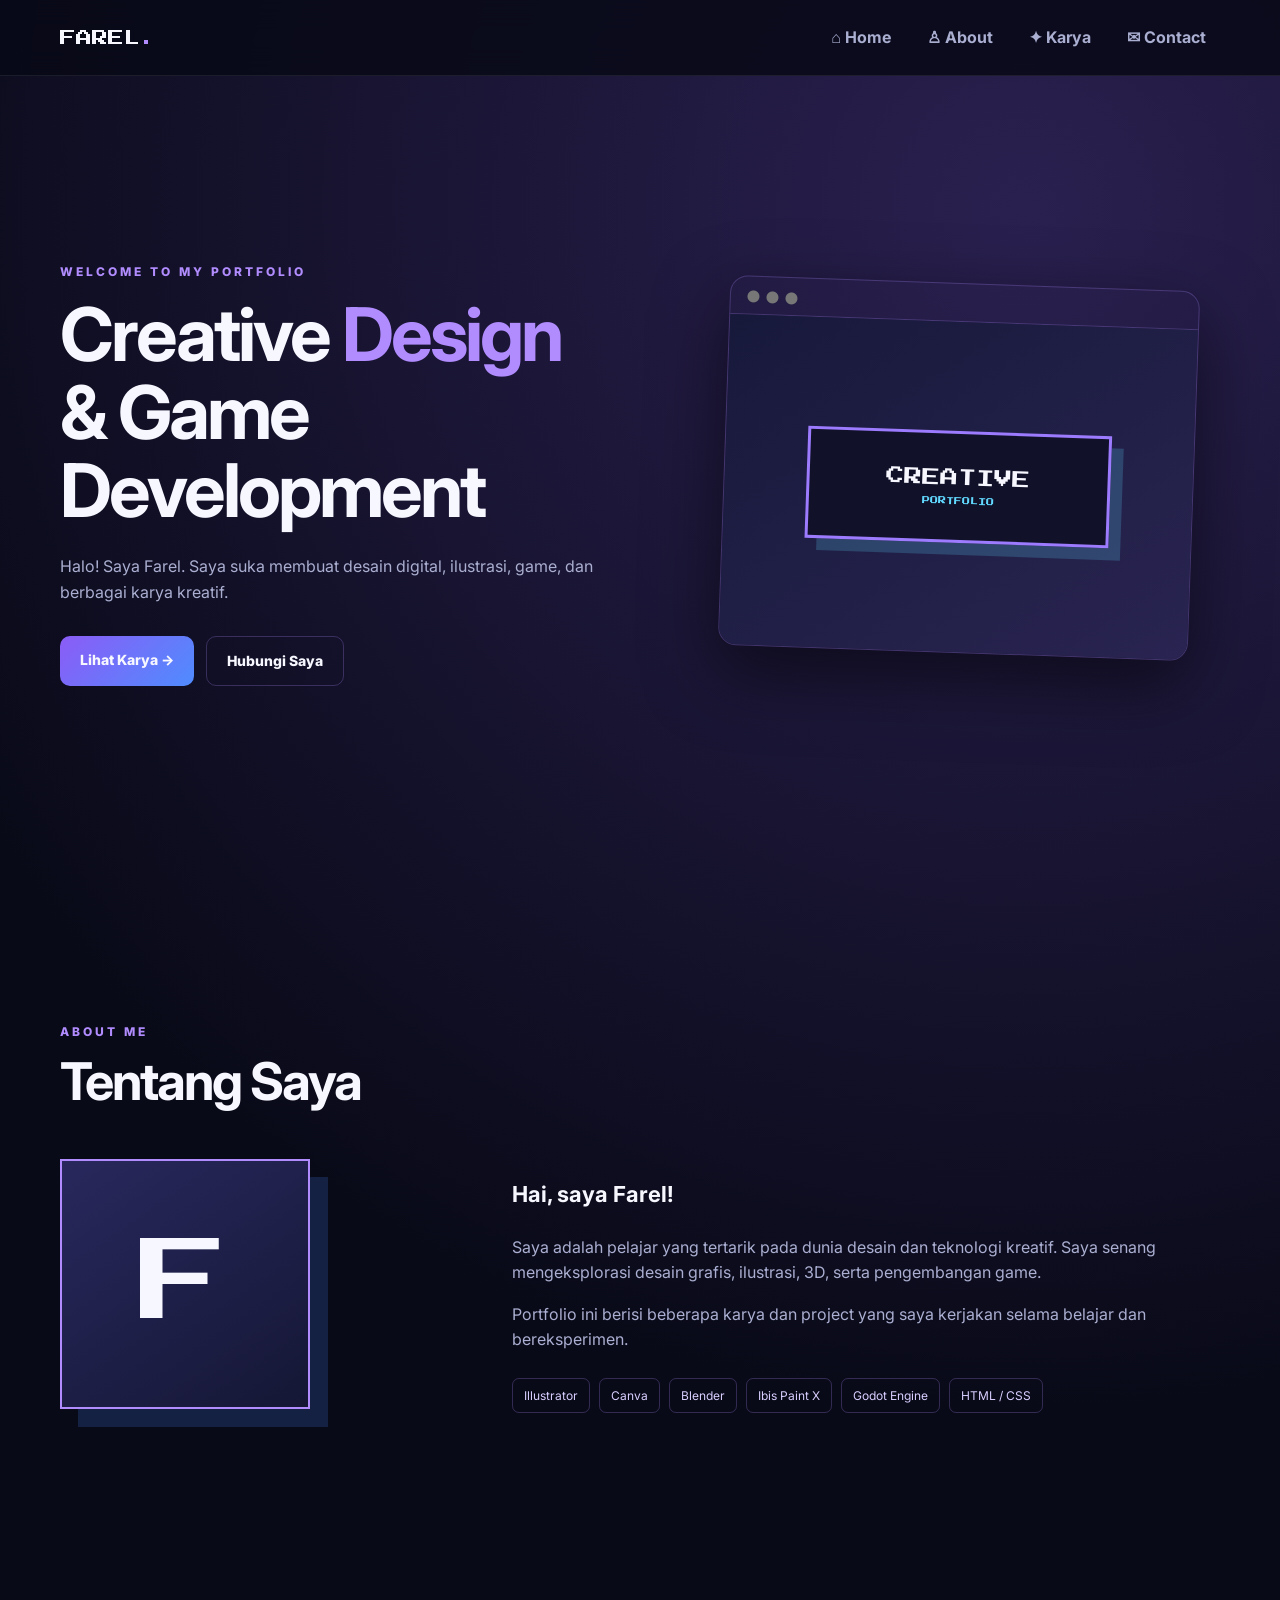
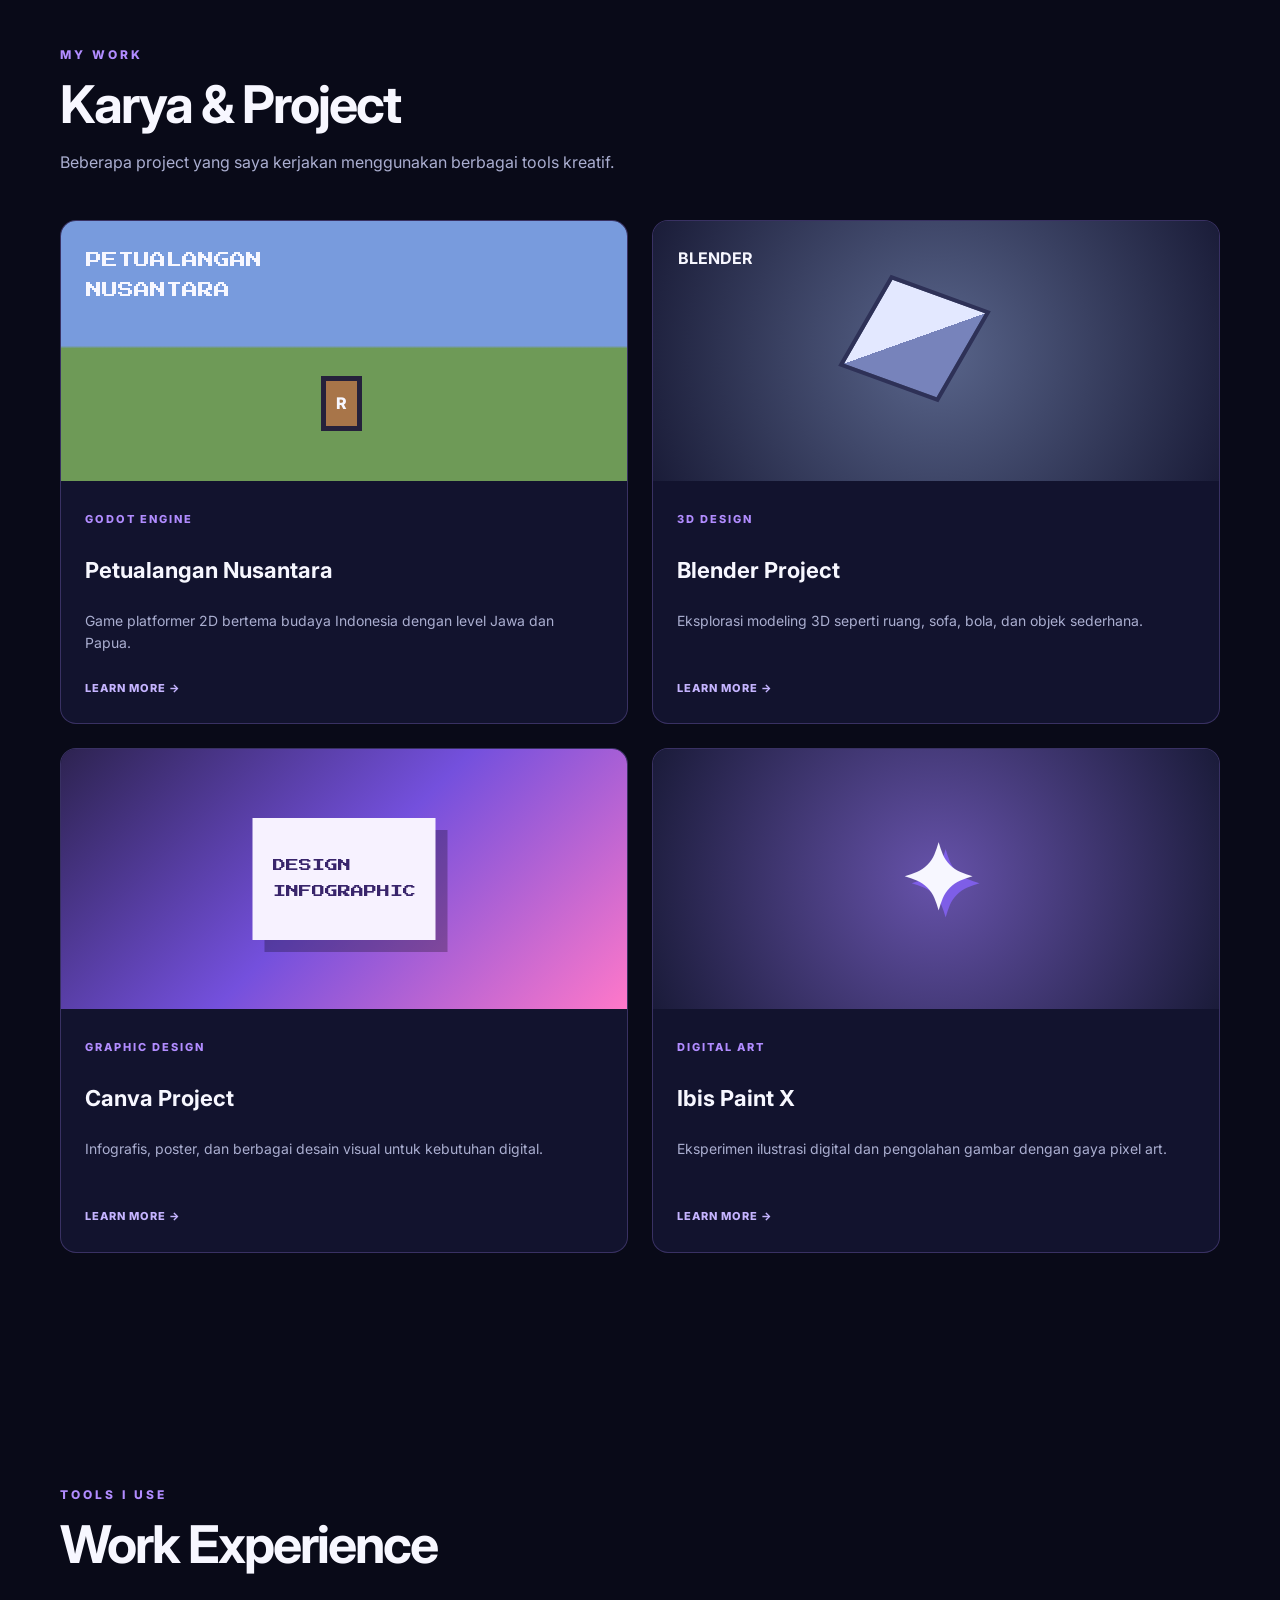
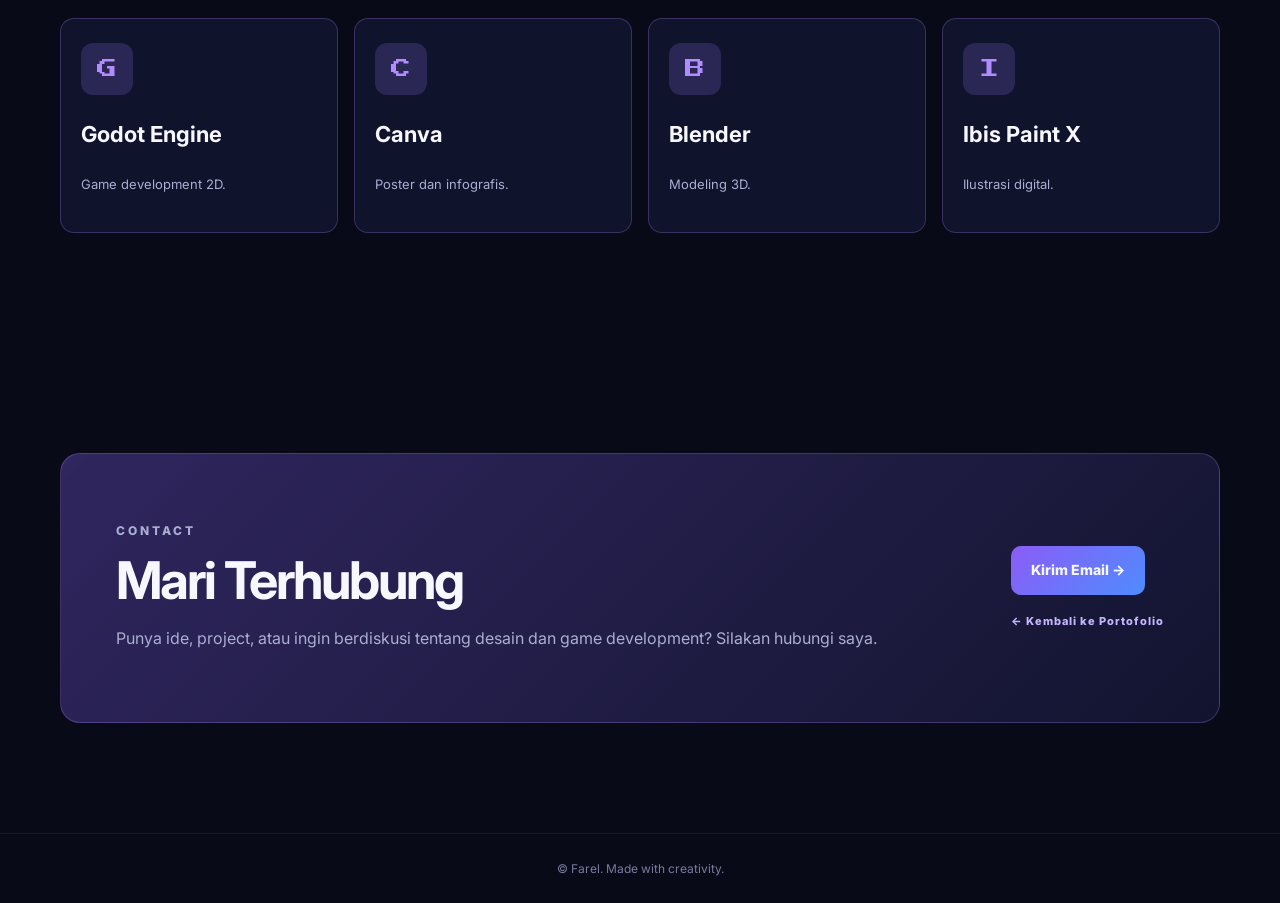
==== index.html @ e47f465f "Add files via upload" ====
<!doctype html>
<html lang="id">
<head>
<meta charset="utf-8">
<meta name="viewport" content="width=device-width,initial-scale=1">
<title>Portfolio Farel</title>
<link rel="stylesheet" href="style.css">
</head>
<body>
<header class="navbar">
<a class="brand" href="#home">FAREL<span>.</span></a>
<button class="menu" aria-label="Menu">☰</button>
<nav>
<a href="#home">⌂ Home</a><a href="#about">♙ About</a><a href="#karya">✦ Karya</a><a href="#contact">✉ Contact</a>
</nav>
</header>

<main>
<section id="home" class="hero">
<div>
<p class="eyebrow">WELCOME TO MY PORTFOLIO</p>
<h1>Creative <span>Design</span><br>& Game Development</h1>
<p class="lead">Halo! Saya Farel. Saya suka membuat desain digital, ilustrasi, game, dan berbagai karya kreatif.</p>
<div class="buttons"><a class="btn primary" href="#karya">Lihat Karya →</a><a class="btn" href="#contact">Hubungi Saya</a></div>
</div>
<div class="hero-art"><div class="window"><div class="bar">● ● ●</div><div class="screen"><div class="pixel-card">CREATIVE<br><small>PORTFOLIO</small></div></div></div></div>
</section>

<section id="about">
<div class="heading"><p class="eyebrow">ABOUT ME</p><h2>Tentang Saya</h2></div>
<div class="about-grid"><div class="avatar">F</div><div><h3>Hai, saya Farel!</h3><p>Saya adalah pelajar yang tertarik pada dunia desain dan teknologi kreatif. Saya senang mengeksplorasi desain grafis, ilustrasi, 3D, serta pengembangan game.</p><p>Portfolio ini berisi beberapa karya dan project yang saya kerjakan selama belajar dan bereksperimen.</p><div class="skills"><span>Illustrator</span><span>Canva</span><span>Blender</span><span>Ibis Paint X</span><span>Godot Engine</span><span>HTML / CSS</span></div></div></div>
</section>

<section id="karya">
<div class="heading"><p class="eyebrow">MY WORK</p><h2>Karya & Project</h2><p>Beberapa project yang saya kerjakan menggunakan berbagai tools kreatif.</p></div>
<div class="grid">
<article class="card"><div class="preview game"><b>PETUALANGAN<br>NUSANTARA</b><i>R</i></div><div class="body"><small>GODOT ENGINE</small><h3>Petualangan Nusantara</h3><p>Game platformer 2D bertema budaya Indonesia dengan level Jawa dan Papua.</p><a href="#contact">LEARN MORE →</a></div></article>
<article class="card"><div class="preview blender"><b>BLENDER</b><div class="cube"></div></div><div class="body"><small>3D DESIGN</small><h3>Blender Project</h3><p>Eksplorasi modeling 3D seperti ruang, sofa, bola, dan objek sederhana.</p><a href="#contact">LEARN MORE →</a></div></article>
<article class="card"><div class="preview canva"><b>DESIGN<br>INFOGRAPHIC</b></div><div class="body"><small>GRAPHIC DESIGN</small><h3>Canva Project</h3><p>Infografis, poster, dan berbagai desain visual untuk kebutuhan digital.</p><a href="#contact">LEARN MORE →</a></div></article>
<article class="card"><div class="preview ibis"><b>✦</b></div><div class="body"><small>DIGITAL ART</small><h3>Ibis Paint X</h3><p>Eksperimen ilustrasi digital dan pengolahan gambar dengan gaya pixel art.</p><a href="#contact">LEARN MORE →</a></div></article>
</div>
</section>

<section class="experience">
<div class="heading"><p class="eyebrow">TOOLS I USE</p><h2>Work Experience</h2></div>
<div class="tools"><div><b>G</b><h3>Godot Engine</h3><p>Game development 2D.</p></div><div><b>C</b><h3>Canva</h3><p>Poster dan infografis.</p></div><div><b>B</b><h3>Blender</h3><p>Modeling 3D.</p></div><div><b>I</b><h3>Ibis Paint X</h3><p>Ilustrasi digital.</p></div></div>
</section>

<section id="contact">
<div class="contact"><div><p class="eyebrow">CONTACT</p><h2>Mari Terhubung</h2><p>Punya ide, project, atau ingin berdiskusi tentang desain dan game development? Silakan hubungi saya.</p></div><div><a class="btn primary" href="mailto:citrainitibuang2017@gmail.com">Kirim Email →</a><a class="back" href="#home">← Kembali ke Portofolio</a></div></div>
</section>
</main>
<footer>© <span id="year"></span> Farel. Made with creativity.</footer>
<script src="script.js"></script>
</body></html>
---- style.css ----
@import url('https://fonts.googleapis.com/css2?family=Inter:wght@400;600;700;800&family=Press+Start+2P&display=swap');
:root{--bg:#090a18;--panel:#151735;--text:#f7f7ff;--muted:#aaaed0;--p:#8b5cf6;--p2:#b18cff;--b:#4f8cff;--border:rgba(177,140,255,.25)}
*{box-sizing:border-box;scroll-behavior:smooth}body{margin:0;background:radial-gradient(circle at 80% 5%,#2a2050,transparent 30%),var(--bg);color:var(--text);font-family:Inter,sans-serif;line-height:1.6;overflow-x:hidden}a{text-decoration:none;color:inherit}
.navbar{height:76px;position:sticky;top:0;z-index:10;display:flex;align-items:center;justify-content:space-between;padding:0 max(24px,calc((100% - 1160px)/2));background:#090a18dd;backdrop-filter:blur(14px);border-bottom:1px solid #ffffff14}.brand{font:16px 'Press Start 2P'}.brand span,.eyebrow,.body small{color:var(--p2)}nav{display:flex;gap:8px}nav a{padding:10px 14px;color:var(--muted);font-weight:700;border-radius:9px}nav a:hover{background:#8b5cf622;color:white}.menu{display:none;background:none;border:0;color:white;font-size:24px}
section{width:min(1160px,calc(100% - 48px));margin:auto;padding:110px 0}.hero{min-height:calc(100vh - 76px);display:grid;grid-template-columns:1.05fr .95fr;align-items:center;gap:60px;padding-top:70px}.eyebrow{font-size:12px;font-weight:800;letter-spacing:3px}h1{font-size:clamp(40px,6vw,74px);line-height:1.05;letter-spacing:-3px;margin:15px 0 25px}h1 span{color:var(--p2)}h2{font-size:clamp(32px,5vw,52px);line-height:1.1;letter-spacing:-2px;margin:8px 0 15px}h3{font-size:22px}.lead,.heading>p:last-child,.about-grid p,.body p,.tools p,.contact p{color:var(--muted)}.buttons{display:flex;gap:12px;margin-top:30px;flex-wrap:wrap}.btn{display:inline-block;padding:13px 20px;border:1px solid var(--border);border-radius:10px;font-weight:800;font-size:14px}.primary{background:linear-gradient(135deg,var(--p),var(--b));border:0}
.hero-art{min-height:430px;display:grid;place-items:center}.window{width:min(470px,100%);border:1px solid var(--border);border-radius:18px;overflow:hidden;box-shadow:0 25px 70px #0008;transform:rotate(2deg)}.bar{height:38px;padding:8px 15px;border-bottom:1px solid var(--border);color:#777}.screen{height:330px;background:linear-gradient(145deg,#17193b,#292451);display:grid;place-items:center}.pixel-card{width:65%;padding:35px 10px;text-align:center;border:3px solid #9d7bff;background:#11122a;box-shadow:12px 12px #62d9ff33;font:18px 'Press Start 2P'}.pixel-card small{font-size:8px;color:#62d9ff}
.heading{margin-bottom:45px}.about-grid{display:grid;grid-template-columns:.7fr 1.3fr;gap:70px;align-items:center}.avatar{width:250px;height:250px;display:grid;place-items:center;font:90px 'Press Start 2P';background:linear-gradient(145deg,#28285d,#151735);border:2px solid var(--p2);box-shadow:18px 18px #4f8cff2e}.skills{display:flex;flex-wrap:wrap;gap:9px;margin-top:25px}.skills span{padding:7px 11px;border:1px solid var(--border);border-radius:7px;color:#d8ceff;font-size:12px}
.grid{display:grid;grid-template-columns:repeat(2,1fr);gap:24px}.card{background:#151735c7;border:1px solid var(--border);border-radius:16px;overflow:hidden;transition:.25s}.card:hover{transform:translateY(-5px);border-color:#b18cff88}.preview{height:260px;position:relative;padding:25px}.preview.game{background:linear-gradient(#789bdd 0 48%,#6e9a57 49% 100%)}.preview.game>b{font:16px 'Press Start 2P';line-height:1.8}.preview.game i{position:absolute;bottom:50px;left:46%;background:#a87549;border:5px solid #25213b;padding:10px;font-style:normal;font-weight:800}.preview.blender{background:radial-gradient(circle,#59658b,#1a1c38)}.preview.canva{background:linear-gradient(135deg,#2d2350,#7450dd,#ff78c9)}.preview.canva>b{position:absolute;left:50%;top:50%;transform:translate(-50%,-50%);background:#f7f2ff;color:#39256b;padding:35px 20px;font:13px 'Press Start 2P';line-height:2;box-shadow:12px 12px #0004}.preview.ibis{display:grid;place-items:center;background:radial-gradient(circle,#6652aa,#1a1b39)}.preview.ibis>b{font-size:90px;text-shadow:7px 7px #7e5ee7}.cube{position:absolute;left:37%;top:65px;width:105px;height:105px;transform:rotate(30deg) skewY(-10deg);background:linear-gradient(135deg,#e3e8ff 50%,#7783bb 50%);border:4px solid #2e3157}.body{padding:24px}.body small{font-size:11px;font-weight:800;letter-spacing:2px}.body p{font-size:14px;min-height:50px}.body a,.back,.tools a{color:#c5b4ff;font-size:11px;font-weight:800;letter-spacing:1px}
.tools{display:grid;grid-template-columns:repeat(4,1fr);gap:16px}.tools>div{padding:24px 20px;background:#151735b3;border:1px solid var(--border);border-radius:14px}.tools b{display:grid;place-items:center;width:52px;height:52px;border-radius:12px;background:#2a2754;font:20px 'Press Start 2P';color:#b18cff}.tools p{font-size:13px}
.contact{display:flex;justify-content:space-between;align-items:center;gap:40px;padding:55px;border:1px solid var(--border);border-radius:20px;background:linear-gradient(135deg,#41337db3,#151735cc)}.contact>div:last-child{display:flex;flex-direction:column;gap:18px;align-items:flex-start}footer{text-align:center;border-top:1px solid #ffffff10;padding:25px;color:#777b9f;font-size:12px}
@media(max-width:850px){nav{display:none;position:absolute;top:76px;left:0;right:0;padding:12px 20px 20px;background:#090a18}.navbar nav.open{display:flex;flex-direction:column}.menu{display:block}.hero{grid-template-columns:1fr}.about-grid{grid-template-columns:1fr}.tools{grid-template-columns:repeat(2,1fr)}.contact{flex-direction:column;align-items:flex-start}}
@media(max-width:520px){section{width:calc(100% - 30px);padding:80px 0}.grid{grid-template-columns:1fr}.tools{grid-template-columns:1fr}.avatar{width:190px;height:190px;font-size:65px}.pixel-card{width:80%;font-size:13px}.contact{padding:28px}.hero-art{min-height:320px}.screen{height:250px}}
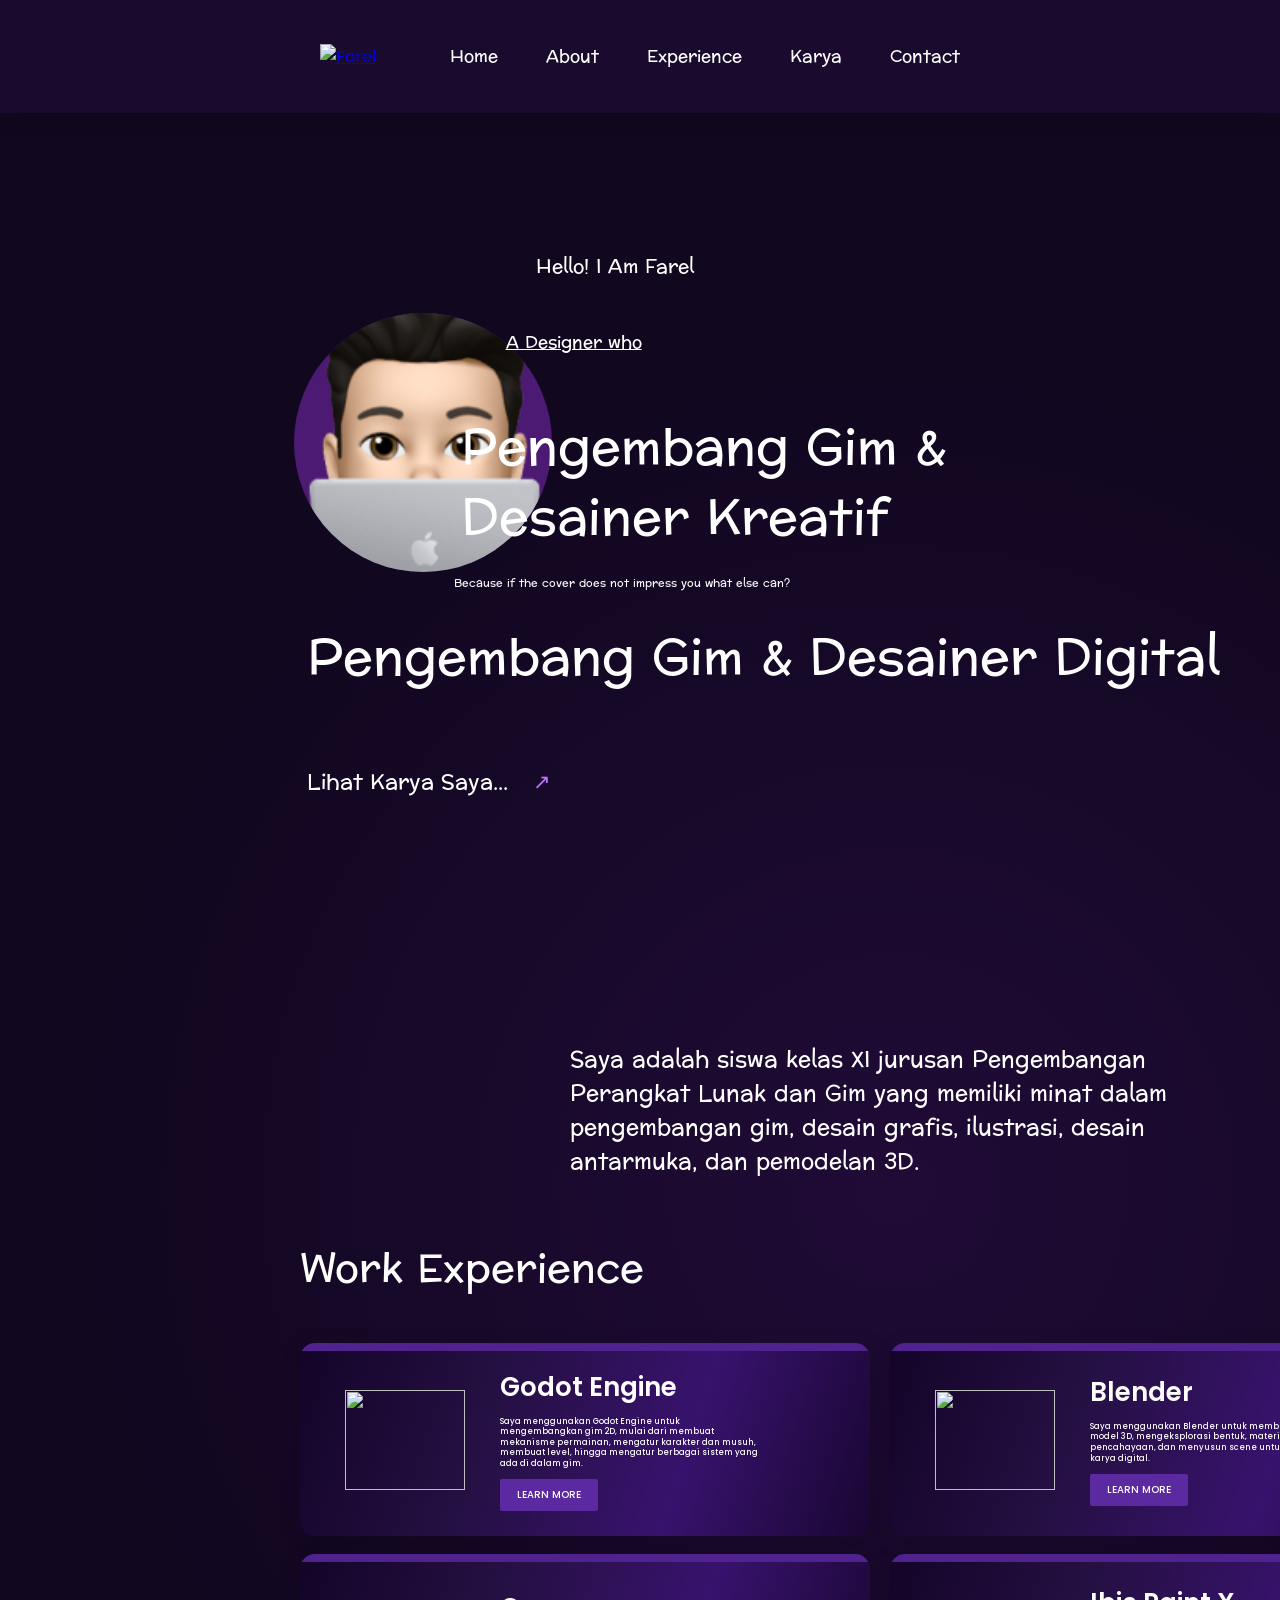
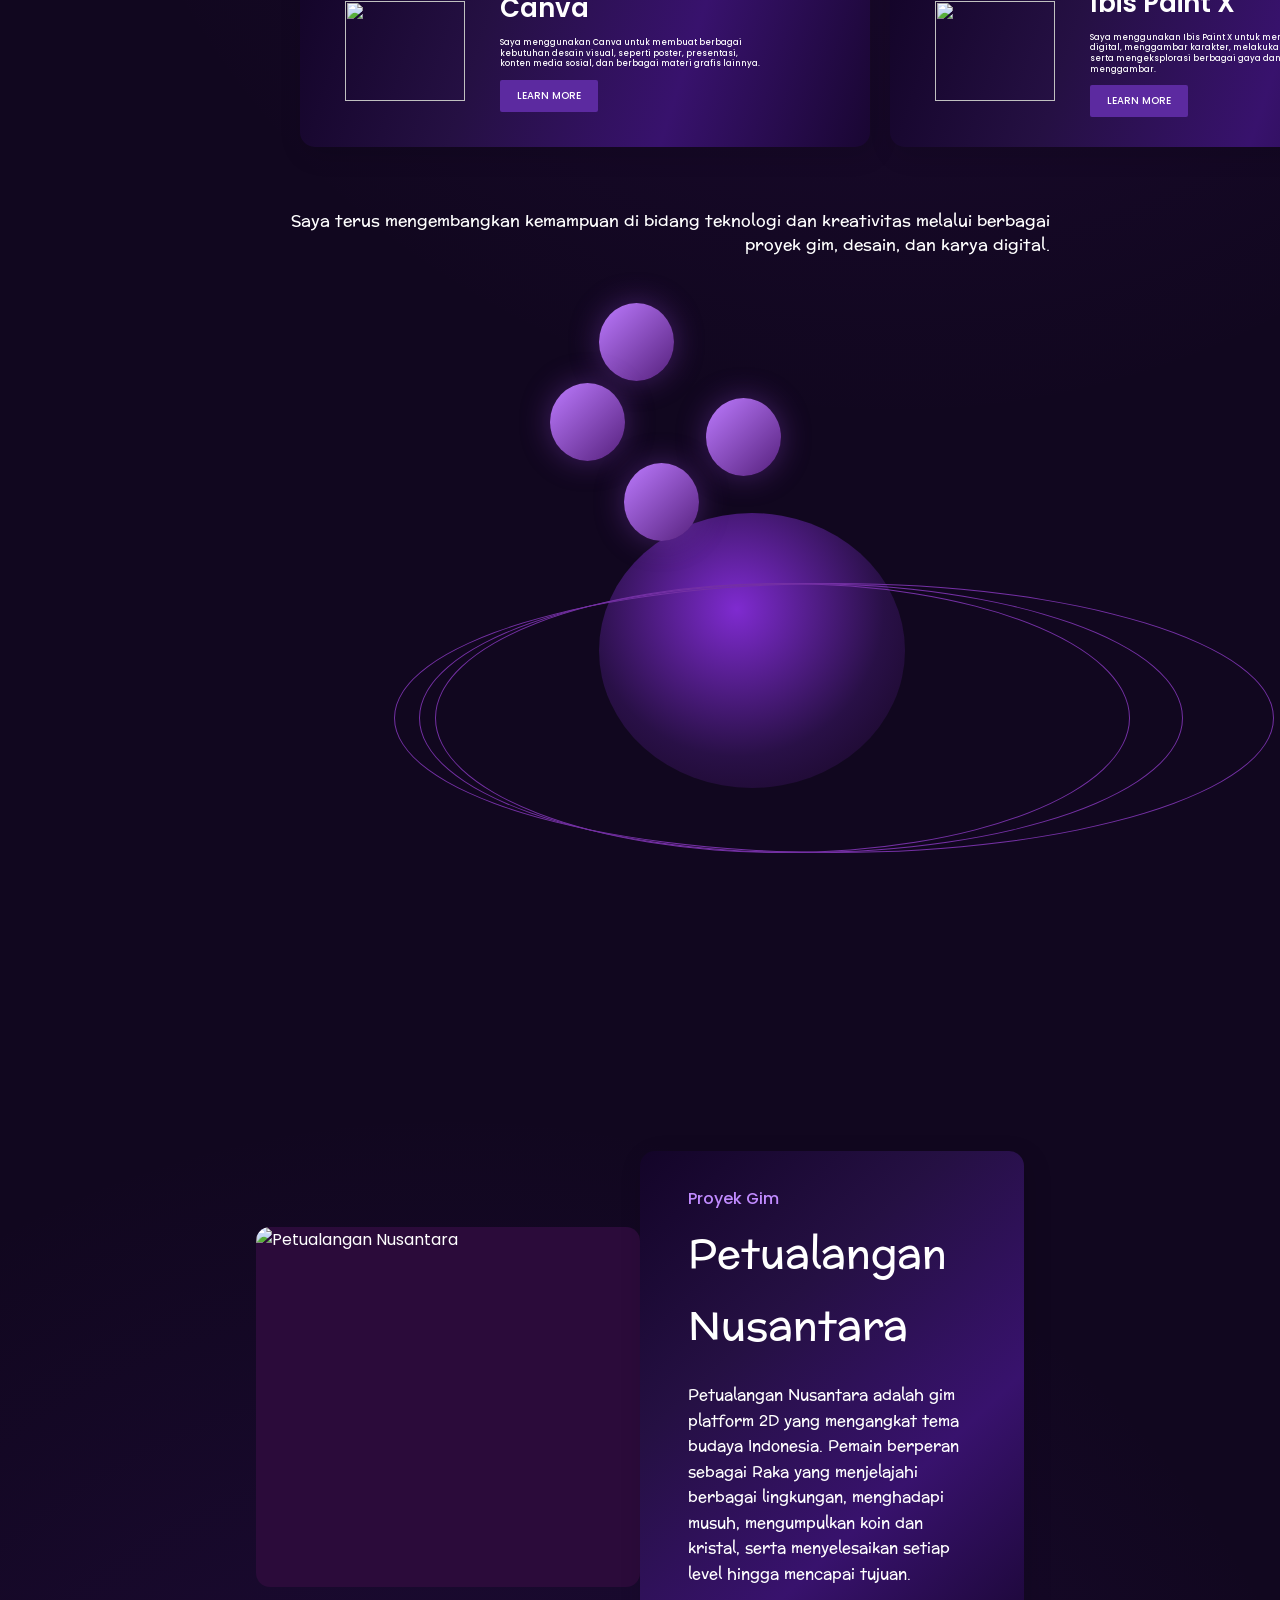
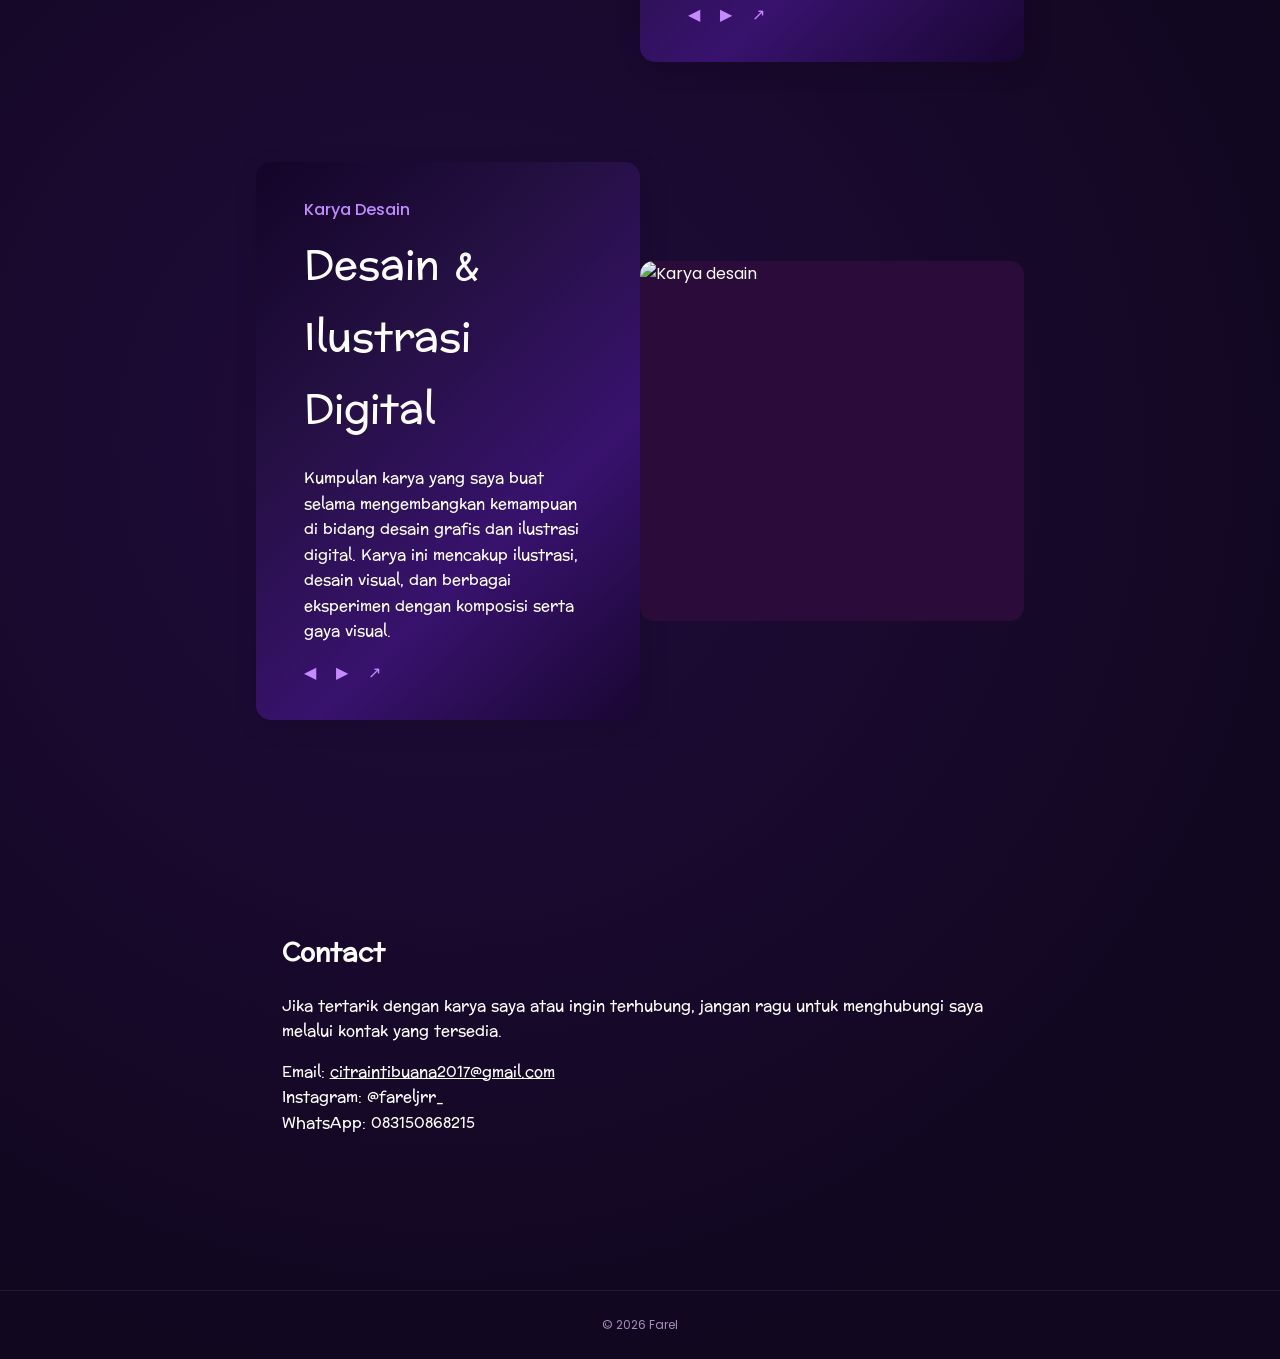
==== commit 36911d48: "Rename index (1).html to index.html" ====
--- a/index.html
+++ b/index.html
@@ -3,53 +3,92 @@
 <head>
 <meta charset="utf-8">
 <meta name="viewport" content="width=device-width,initial-scale=1">
-<title>Portfolio Farel</title>
+<title>Farel — Portfolio</title>
+<link rel="preconnect" href="https://fonts.googleapis.com">
+<link rel="preconnect" href="https://fonts.gstatic.com" crossorigin>
+<link href="https://fonts.googleapis.com/css2?family=Poetsen+One&family=Poppins:wght@400;500;600&family=Preahvihear&display=swap" rel="stylesheet">
 <link rel="stylesheet" href="style.css">
 </head>
 <body>
-<header class="navbar">
-<a class="brand" href="#home">FAREL<span>.</span></a>
-<button class="menu" aria-label="Menu">☰</button>
-<nav>
-<a href="#home">⌂ Home</a><a href="#about">♙ About</a><a href="#karya">✦ Karya</a><a href="#contact">✉ Contact</a>
-</nav>
+<div class="site">
+<header class="header">
+  <a class="logo" href="#home"><img src="logo_vertical_color_light 2.png" alt="Farel"></a>
+  <nav>
+    <a href="#home">Home</a>
+    <a href="#about">About</a>
+    <a href="#experience">Experience</a>
+    <a href="#karya">Karya</a>
+    <a href="#contact">Contact</a>
+  </nav>
 </header>
 
-<main>
 <section id="home" class="hero">
-<div>
-<p class="eyebrow">WELCOME TO MY PORTFOLIO</p>
-<h1>Creative <span>Design</span><br>& Game Development</h1>
-<p class="lead">Halo! Saya Farel. Saya suka membuat desain digital, ilustrasi, game, dan berbagai karya kreatif.</p>
-<div class="buttons"><a class="btn primary" href="#karya">Lihat Karya →</a><a class="btn" href="#contact">Hubungi Saya</a></div>
-</div>
-<div class="hero-art"><div class="window"><div class="bar">● ● ●</div><div class="screen"><div class="pixel-card">CREATIVE<br><small>PORTFOLIO</small></div></div></div></div>
+  <div class="hero-photo"><img src="image 1.png" alt="Farel"></div>
+  <div class="hello">Hello! I Am Farel</div>
+  <div class="designer">A Designer who</div>
+  <h1>Pengembang Gim &amp;<br>Desainer Kreatif</h1>
+  <p class="tagline">Because if the cover does not impress you what else can?</p>
+  <div class="digital">Pengembang Gim &amp; Desainer Digital</div>
+  <a class="see-work" href="#experience">Lihat Karya Saya... <span>↗</span></a>
 </section>
 
-<section id="about">
-<div class="heading"><p class="eyebrow">ABOUT ME</p><h2>Tentang Saya</h2></div>
-<div class="about-grid"><div class="avatar">F</div><div><h3>Hai, saya Farel!</h3><p>Saya adalah pelajar yang tertarik pada dunia desain dan teknologi kreatif. Saya senang mengeksplorasi desain grafis, ilustrasi, 3D, serta pengembangan game.</p><p>Portfolio ini berisi beberapa karya dan project yang saya kerjakan selama belajar dan bereksperimen.</p><div class="skills"><span>Illustrator</span><span>Canva</span><span>Blender</span><span>Ibis Paint X</span><span>Godot Engine</span><span>HTML / CSS</span></div></div></div>
+<section id="about" class="about">
+  <p>Saya adalah siswa kelas XI jurusan Pengembangan Perangkat Lunak dan Gim yang memiliki minat dalam pengembangan gim, desain grafis, ilustrasi, desain antarmuka, dan pemodelan 3D.</p>
 </section>
 
-<section id="karya">
-<div class="heading"><p class="eyebrow">MY WORK</p><h2>Karya & Project</h2><p>Beberapa project yang saya kerjakan menggunakan berbagai tools kreatif.</p></div>
-<div class="grid">
-<article class="card"><div class="preview game"><b>PETUALANGAN<br>NUSANTARA</b><i>R</i></div><div class="body"><small>GODOT ENGINE</small><h3>Petualangan Nusantara</h3><p>Game platformer 2D bertema budaya Indonesia dengan level Jawa dan Papua.</p><a href="#contact">LEARN MORE →</a></div></article>
-<article class="card"><div class="preview blender"><b>BLENDER</b><div class="cube"></div></div><div class="body"><small>3D DESIGN</small><h3>Blender Project</h3><p>Eksplorasi modeling 3D seperti ruang, sofa, bola, dan objek sederhana.</p><a href="#contact">LEARN MORE →</a></div></article>
-<article class="card"><div class="preview canva"><b>DESIGN<br>INFOGRAPHIC</b></div><div class="body"><small>GRAPHIC DESIGN</small><h3>Canva Project</h3><p>Infografis, poster, dan berbagai desain visual untuk kebutuhan digital.</p><a href="#contact">LEARN MORE →</a></div></article>
-<article class="card"><div class="preview ibis"><b>✦</b></div><div class="body"><small>DIGITAL ART</small><h3>Ibis Paint X</h3><p>Eksperimen ilustrasi digital dan pengolahan gambar dengan gaya pixel art.</p><a href="#contact">LEARN MORE →</a></div></article>
-</div>
+<section id="experience" class="experience">
+  <h2>Work Experience</h2>
+  <div class="experience-grid">
+    <article class="exp-card">
+      <img src="logo_vertical_color_light 2.png" alt="">
+      <div><h3>Godot Engine</h3><p>Saya menggunakan Godot Engine untuk mengembangkan gim 2D, mulai dari membuat mekanisme permainan, mengatur karakter dan musuh, membuat level, hingga mengatur berbagai sistem yang ada di dalam gim.</p><a href="#karya">LEARN MORE</a></div>
+    </article>
+    <article class="exp-card">
+      <img src="OIP-removebg-preview 1.png" alt="">
+      <div><h3>Blender</h3><p>Saya menggunakan Blender untuk membuat berbagai model 3D, mengeksplorasi bentuk, material, pencahayaan, dan menyusun scene untuk kebutuhan karya digital.</p><a href="#karya">LEARN MORE</a></div>
+    </article>
+    <article class="exp-card">
+      <img src="canva-app-logo-on-a-transparent-background-free-png-removebg-preview 1.png" alt="">
+      <div><h3>Canva</h3><p>Saya menggunakan Canva untuk membuat berbagai kebutuhan desain visual, seperti poster, presentasi, konten media sosial, dan berbagai materi grafis lainnya.</p><a href="#karya">LEARN MORE</a></div>
+    </article>
+    <article class="exp-card">
+      <img src="Screenshot_2026-09-24_130531-removebg-preview 1.png" alt="">
+      <div><h3>Ibis Paint X</h3><p>Saya menggunakan Ibis Paint X untuk membuat ilustrasi digital, menggambar karakter, melakukan pewarnaan, serta mengeksplorasi berbagai gaya dan teknik dalam menggambar.</p><a href="#karya">LEARN MORE</a></div>
+    </article>
+  </div>
 </section>
 
-<section class="experience">
-<div class="heading"><p class="eyebrow">TOOLS I USE</p><h2>Work Experience</h2></div>
-<div class="tools"><div><b>G</b><h3>Godot Engine</h3><p>Game development 2D.</p></div><div><b>C</b><h3>Canva</h3><p>Poster dan infografis.</p></div><div><b>B</b><h3>Blender</h3><p>Modeling 3D.</p></div><div><b>I</b><h3>Ibis Paint X</h3><p>Ilustrasi digital.</p></div></div>
+<section id="skills" class="skills">
+  <p>Saya terus mengembangkan kemampuan di bidang teknologi dan kreativitas melalui berbagai proyek gim, desain, dan karya digital.</p>
+  <div class="skills-art"><div class="orb"></div><div class="ring r1"></div><div class="ring r2"></div><div class="ring r3"></div><div class="skill-dot d1"></div><div class="skill-dot d2"></div><div class="skill-dot d3"></div><div class="skill-dot d4"></div></div>
 </section>
 
-<section id="contact">
-<div class="contact"><div><p class="eyebrow">CONTACT</p><h2>Mari Terhubung</h2><p>Punya ide, project, atau ingin berdiskusi tentang desain dan game development? Silakan hubungi saya.</p></div><div><a class="btn primary" href="mailto:citrainitibuang2017@gmail.com">Kirim Email →</a><a class="back" href="#home">← Kembali ke Portofolio</a></div></div>
+<section id="karya" class="karya">
+  <div class="project project-game">
+    <div class="project-image"><img src="Screenshot 2026-09-24 133518 1.png" alt="Petualangan Nusantara"></div>
+    <div class="project-card">
+      <small>Proyek Gim</small><h2>Petualangan Nusantara</h2>
+      <p>Petualangan Nusantara adalah gim platform 2D yang mengangkat tema budaya Indonesia. Pemain berperan sebagai Raka yang menjelajahi berbagai lingkungan, menghadapi musuh, mengumpulkan koin dan kristal, serta menyelesaikan setiap level hingga mencapai tujuan.</p>
+      <div class="project-links"><span>◀</span><span>▶</span><span>↗</span></div>
+    </div>
+  </div>
+  <div class="project project-design">
+    <div class="project-card">
+      <small>Karya Desain</small><h2>Desain &amp; Ilustrasi Digital</h2>
+      <p>Kumpulan karya yang saya buat selama mengembangkan kemampuan di bidang desain grafis dan ilustrasi digital. Karya ini mencakup ilustrasi, desain visual, dan berbagai eksperimen dengan komposisi serta gaya visual.</p>
+      <div class="project-links"><span>◀</span><span>▶</span><span>↗</span></div>
+    </div>
+    <div class="project-image"><img src="Screenshot 2026-09-24 150453 1.png" alt="Karya desain"></div>
+  </div>
 </section>
-</main>
-<footer>© <span id="year"></span> Farel. Made with creativity.</footer>
+
+<section id="contact" class="contact">
+  <h2>Contact</h2>
+  <p>Jika tertarik dengan karya saya atau ingin terhubung, jangan ragu untuk menghubungi saya melalui kontak yang tersedia.</p>
+  <p>Email: <a href="mailto:citraintibuana2017@gmail.com">citraintibuana2017@gmail.com</a><br>Instagram: @fareljrr_<br>WhatsApp: 083150868215</p>
+</section>
+<footer>© <span id="year"></span> Farel</footer>
+</div>
 <script src="script.js"></script>
-</body></html>+</body>
+</html>
--- a/style.css
+++ b/style.css
@@ -1,12 +1,3 @@
-@import url('https://fonts.googleapis.com/css2?family=Inter:wght@400;600;700;800&family=Press+Start+2P&display=swap');
-:root{--bg:#090a18;--panel:#151735;--text:#f7f7ff;--muted:#aaaed0;--p:#8b5cf6;--p2:#b18cff;--b:#4f8cff;--border:rgba(177,140,255,.25)}
-*{box-sizing:border-box;scroll-behavior:smooth}body{margin:0;background:radial-gradient(circle at 80% 5%,#2a2050,transparent 30%),var(--bg);color:var(--text);font-family:Inter,sans-serif;line-height:1.6;overflow-x:hidden}a{text-decoration:none;color:inherit}
-.navbar{height:76px;position:sticky;top:0;z-index:10;display:flex;align-items:center;justify-content:space-between;padding:0 max(24px,calc((100% - 1160px)/2));background:#090a18dd;backdrop-filter:blur(14px);border-bottom:1px solid #ffffff14}.brand{font:16px 'Press Start 2P'}.brand span,.eyebrow,.body small{color:var(--p2)}nav{display:flex;gap:8px}nav a{padding:10px 14px;color:var(--muted);font-weight:700;border-radius:9px}nav a:hover{background:#8b5cf622;color:white}.menu{display:none;background:none;border:0;color:white;font-size:24px}
-section{width:min(1160px,calc(100% - 48px));margin:auto;padding:110px 0}.hero{min-height:calc(100vh - 76px);display:grid;grid-template-columns:1.05fr .95fr;align-items:center;gap:60px;padding-top:70px}.eyebrow{font-size:12px;font-weight:800;letter-spacing:3px}h1{font-size:clamp(40px,6vw,74px);line-height:1.05;letter-spacing:-3px;margin:15px 0 25px}h1 span{color:var(--p2)}h2{font-size:clamp(32px,5vw,52px);line-height:1.1;letter-spacing:-2px;margin:8px 0 15px}h3{font-size:22px}.lead,.heading>p:last-child,.about-grid p,.body p,.tools p,.contact p{color:var(--muted)}.buttons{display:flex;gap:12px;margin-top:30px;flex-wrap:wrap}.btn{display:inline-block;padding:13px 20px;border:1px solid var(--border);border-radius:10px;font-weight:800;font-size:14px}.primary{background:linear-gradient(135deg,var(--p),var(--b));border:0}
-.hero-art{min-height:430px;display:grid;place-items:center}.window{width:min(470px,100%);border:1px solid var(--border);border-radius:18px;overflow:hidden;box-shadow:0 25px 70px #0008;transform:rotate(2deg)}.bar{height:38px;padding:8px 15px;border-bottom:1px solid var(--border);color:#777}.screen{height:330px;background:linear-gradient(145deg,#17193b,#292451);display:grid;place-items:center}.pixel-card{width:65%;padding:35px 10px;text-align:center;border:3px solid #9d7bff;background:#11122a;box-shadow:12px 12px #62d9ff33;font:18px 'Press Start 2P'}.pixel-card small{font-size:8px;color:#62d9ff}
-.heading{margin-bottom:45px}.about-grid{display:grid;grid-template-columns:.7fr 1.3fr;gap:70px;align-items:center}.avatar{width:250px;height:250px;display:grid;place-items:center;font:90px 'Press Start 2P';background:linear-gradient(145deg,#28285d,#151735);border:2px solid var(--p2);box-shadow:18px 18px #4f8cff2e}.skills{display:flex;flex-wrap:wrap;gap:9px;margin-top:25px}.skills span{padding:7px 11px;border:1px solid var(--border);border-radius:7px;color:#d8ceff;font-size:12px}
-.grid{display:grid;grid-template-columns:repeat(2,1fr);gap:24px}.card{background:#151735c7;border:1px solid var(--border);border-radius:16px;overflow:hidden;transition:.25s}.card:hover{transform:translateY(-5px);border-color:#b18cff88}.preview{height:260px;position:relative;padding:25px}.preview.game{background:linear-gradient(#789bdd 0 48%,#6e9a57 49% 100%)}.preview.game>b{font:16px 'Press Start 2P';line-height:1.8}.preview.game i{position:absolute;bottom:50px;left:46%;background:#a87549;border:5px solid #25213b;padding:10px;font-style:normal;font-weight:800}.preview.blender{background:radial-gradient(circle,#59658b,#1a1c38)}.preview.canva{background:linear-gradient(135deg,#2d2350,#7450dd,#ff78c9)}.preview.canva>b{position:absolute;left:50%;top:50%;transform:translate(-50%,-50%);background:#f7f2ff;color:#39256b;padding:35px 20px;font:13px 'Press Start 2P';line-height:2;box-shadow:12px 12px #0004}.preview.ibis{display:grid;place-items:center;background:radial-gradient(circle,#6652aa,#1a1b39)}.preview.ibis>b{font-size:90px;text-shadow:7px 7px #7e5ee7}.cube{position:absolute;left:37%;top:65px;width:105px;height:105px;transform:rotate(30deg) skewY(-10deg);background:linear-gradient(135deg,#e3e8ff 50%,#7783bb 50%);border:4px solid #2e3157}.body{padding:24px}.body small{font-size:11px;font-weight:800;letter-spacing:2px}.body p{font-size:14px;min-height:50px}.body a,.back,.tools a{color:#c5b4ff;font-size:11px;font-weight:800;letter-spacing:1px}
-.tools{display:grid;grid-template-columns:repeat(4,1fr);gap:16px}.tools>div{padding:24px 20px;background:#151735b3;border:1px solid var(--border);border-radius:14px}.tools b{display:grid;place-items:center;width:52px;height:52px;border-radius:12px;background:#2a2754;font:20px 'Press Start 2P';color:#b18cff}.tools p{font-size:13px}
-.contact{display:flex;justify-content:space-between;align-items:center;gap:40px;padding:55px;border:1px solid var(--border);border-radius:20px;background:linear-gradient(135deg,#41337db3,#151735cc)}.contact>div:last-child{display:flex;flex-direction:column;gap:18px;align-items:flex-start}footer{text-align:center;border-top:1px solid #ffffff10;padding:25px;color:#777b9f;font-size:12px}
-@media(max-width:850px){nav{display:none;position:absolute;top:76px;left:0;right:0;padding:12px 20px 20px;background:#090a18}.navbar nav.open{display:flex;flex-direction:column}.menu{display:block}.hero{grid-template-columns:1fr}.about-grid{grid-template-columns:1fr}.tools{grid-template-columns:repeat(2,1fr)}.contact{flex-direction:column;align-items:flex-start}}
-@media(max-width:520px){section{width:calc(100% - 30px);padding:80px 0}.grid{grid-template-columns:1fr}.tools{grid-template-columns:1fr}.avatar{width:190px;height:190px;font-size:65px}.pixel-card{width:80%;font-size:13px}.contact{padding:28px}.hero-art{min-height:320px}.screen{height:250px}}
+*{box-sizing:border-box}html{scroll-behavior:smooth}body{margin:0;background:#12061f;color:#fff;font-family:Poppins,Arial,sans-serif;overflow-x:hidden}.site{position:relative;max-width:1980px;margin:auto;min-height:4400px;background:#160821 url("Background.png") center top/cover no-repeat}.site:before{content:"";position:absolute;inset:0;background:radial-gradient(circle at 70% 26%,#7d24cf22,transparent 24%),radial-gradient(circle at 35% 80%,#5c1eb033,transparent 25%);pointer-events:none}.header{height:113px;background:#1a0b2e;display:flex;align-items:center;padding:0 25%;position:sticky;top:0;z-index:20;box-shadow:0 6px 22px -3px #0002}.logo img{width:35px;height:39px;object-fit:contain}.header nav{margin-left:auto;display:flex;gap:48px}.header nav a{color:#fff;text-decoration:none;font-family:Preahvihear;font-size:17px}.header nav a:hover{color:#b778ff}.hero,.about,.experience,.skills,.karya,.contact{position:relative;z-index:1}.hero{height:930px}.hero-photo{position:absolute;left:23%;top:200px;width:258px;height:259px;border-radius:50%;overflow:hidden;background:#4c1a72}.hero-photo img{width:100%;height:100%;object-fit:cover}.hello{position:absolute;left:41.9%;top:137px;font:19px Preahvihear}.designer{position:absolute;left:39.5%;top:214px;font:17px Preahvihear;text-decoration:underline}.hero h1{position:absolute;left:36%;top:300px;margin:0;width:500px;font:50px/1.4 Preahvihear}.tagline{position:absolute;left:35.5%;top:450px;font:11px Preahvihear}.digital{position:absolute;left:24%;top:500px;font:50px Preahvihear}.see-work{position:absolute;left:24%;top:650px;color:#fff;text-decoration:none;font:21px Preahvihear}.see-work span{color:#bd77ff;margin-left:18px}.about{padding:0 44.5%;height:190px}.about p{font:22px/1.55 Preahvihear;margin:0;width:892px;max-width:50vw}.experience{padding:0 23.4%;height:490px}.experience h2{font:40px Preahvihear;margin:0 0 38px}.experience-grid{display:grid;grid-template-columns:570px 570px;gap:18px 20px}.exp-card{height:193px;border-radius:15px;background:linear-gradient(108deg,#130428,#251043,#38126d,#190632);box-shadow:4px 7px 26px #0002;display:flex;align-items:center;padding:28px 45px;position:relative;overflow:hidden}.exp-card:before{content:"";position:absolute;left:0;right:0;top:0;height:8px;background:#4f228d}.exp-card img{width:120px;height:100px;object-fit:contain;margin-right:35px}.exp-card h3{font:600 26px Poppins;margin:0 0 10px}.exp-card p{font:500 8px/1.32 Poppins;margin:0 0 8px;max-width:260px}.exp-card a{font:500 10px Poppins;color:#fff;text-decoration:none;display:inline-block;margin-top:2px;padding:8px 17px;background:#5c2aa0;border-radius:2px}.skills{height:958px;padding:70px 18%;overflow:hidden}.skills>p{font:16px/1.5 Preahvihear;text-align:right;max-width:969px;margin-left:auto}.skills-art{height:650px;position:relative}.orb{position:absolute;width:306px;height:275px;left:45%;top:240px;border-radius:50%;background:radial-gradient(circle at 45% 35%,#7f2bd0,#291047 60%,#14051e)}.ring{position:absolute;border:1px solid #7430a4;border-radius:50%;left:20%;top:310px;height:270px}.r1{width:880px}.r2{width:764px;left:23%}.r3{width:695px;left:25%}.skill-dot{position:absolute;width:75px;height:78px;border-radius:50%;background:linear-gradient(135deg,#bd7bff,#55207c);box-shadow:0 0 30px #8d42cc66}.d1{left:45%;top:30px}.d2{left:39%;top:110px}.d3{left:58%;top:125px}.d4{left:48%;top:190px}.karya{padding:70px 20%;min-height:950px}.project{display:grid;grid-template-columns:1fr 1fr;align-items:center;gap:0;margin-bottom:100px}.project-image{height:360px;border-radius:14px;overflow:hidden;background:#2b0b3a}.project-image img{width:100%;height:100%;object-fit:cover}.project-card{padding:35px 48px;background:linear-gradient(137deg,#130428,#251043,#38126d,#190632);border-radius:15px;min-height:250px;box-shadow:4px 7px 26px #0002}.project-card small{font:500 16px Poppins;color:#c18bff}.project-card h2{font:40px Preahvihear;margin:8px 0 20px}.project-card p{font:15px/1.7 Preahvihear}.project-links{display:flex;gap:20px;color:#c68aff;margin-top:15px}.project-design .project-card{order:1}.project-design .project-image{order:2}.contact{min-height:400px;padding:40px 22%;font-family:Preahvihear}.contact h2{font-size:25px;margin:0 0 18px}.contact p{font-size:15px;line-height:1.7}.contact a{color:#fff}.contact:after{content:"";position:absolute;width:228px;height:76px;right:20%;bottom:50px;background:url("ChatGPT_Image_Sep_24__2026__08_06_58_PM-removebg-preview 1.png") center/contain no-repeat}footer{text-align:center;padding:25px;color:#a58db8;font:12px Poppins;border-top:1px solid #ffffff14}
+@media(max-width:1200px){.header{padding:0 7%}.header nav{gap:25px}.hero-photo{left:10%}.hero h1{left:38%;font-size:42px}.digital{left:10%;font-size:40px}.see-work{left:10%}.about{padding-left:12%;padding-right:12%}.about p{max-width:100%;width:auto}.experience{padding-left:10%;padding-right:10%}.experience-grid{grid-template-columns:1fr 1fr}.skills{padding-left:10%;padding-right:10%}.karya{padding-left:10%;padding-right:10%}}
+@media(max-width:760px){.site{min-height:auto}.header{height:75px;padding:0 20px}.header nav{gap:14px}.header nav a{font-size:12px}.hero{height:700px}.hero-photo{left:50%;transform:translateX(-50%);top:110px;width:180px;height:180px}.hello{left:50%;transform:translateX(-50%);top:60px;font-size:14px}.designer{left:50%;transform:translateX(-50%);top:315px}.hero h1{left:5%;top:350px;width:90%;text-align:center;font-size:30px}.tagline{left:5%;top:460px;width:90%;text-align:center}.digital{left:5%;top:510px;width:90%;text-align:center;font-size:25px}.see-work{left:5%;top:590px;width:90%;text-align:center;font-size:17px}.about{height:auto;padding:50px 8%}.about p{font-size:15px}.experience{padding:60px 6%;height:auto}.experience h2{font-size:30px}.experience-grid{grid-template-columns:1fr}.exp-card{height:auto;min-height:210px;padding:25px}.skills{height:650px;padding:60px 8%}.skills>p{text-align:left;font-size:14px}.karya{padding:60px 6%}.project{grid-template-columns:1fr;margin-bottom:60px}.project-design .project-card,.project-design .project-image{order:initial}.project-card h2{font-size:28px}.contact{padding:60px 8%;min-height:350px}.contact:after{display:none}}
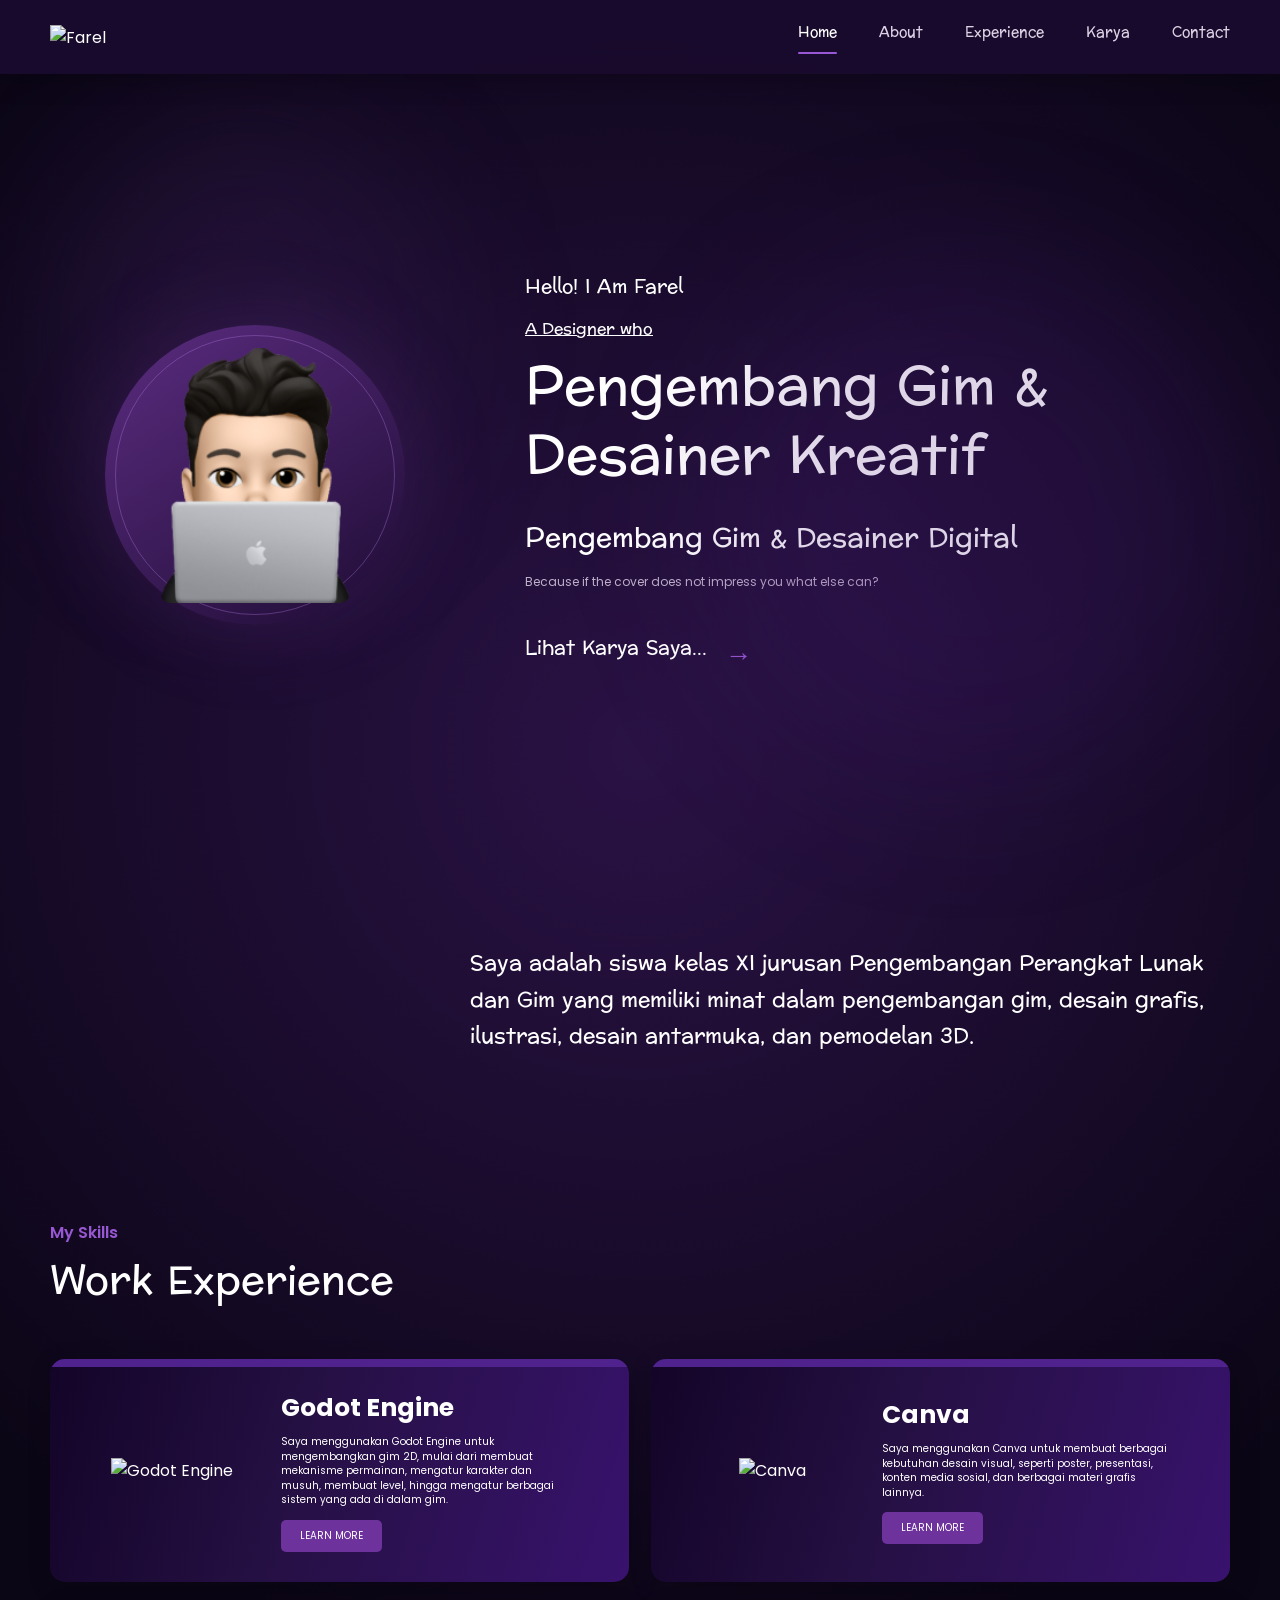
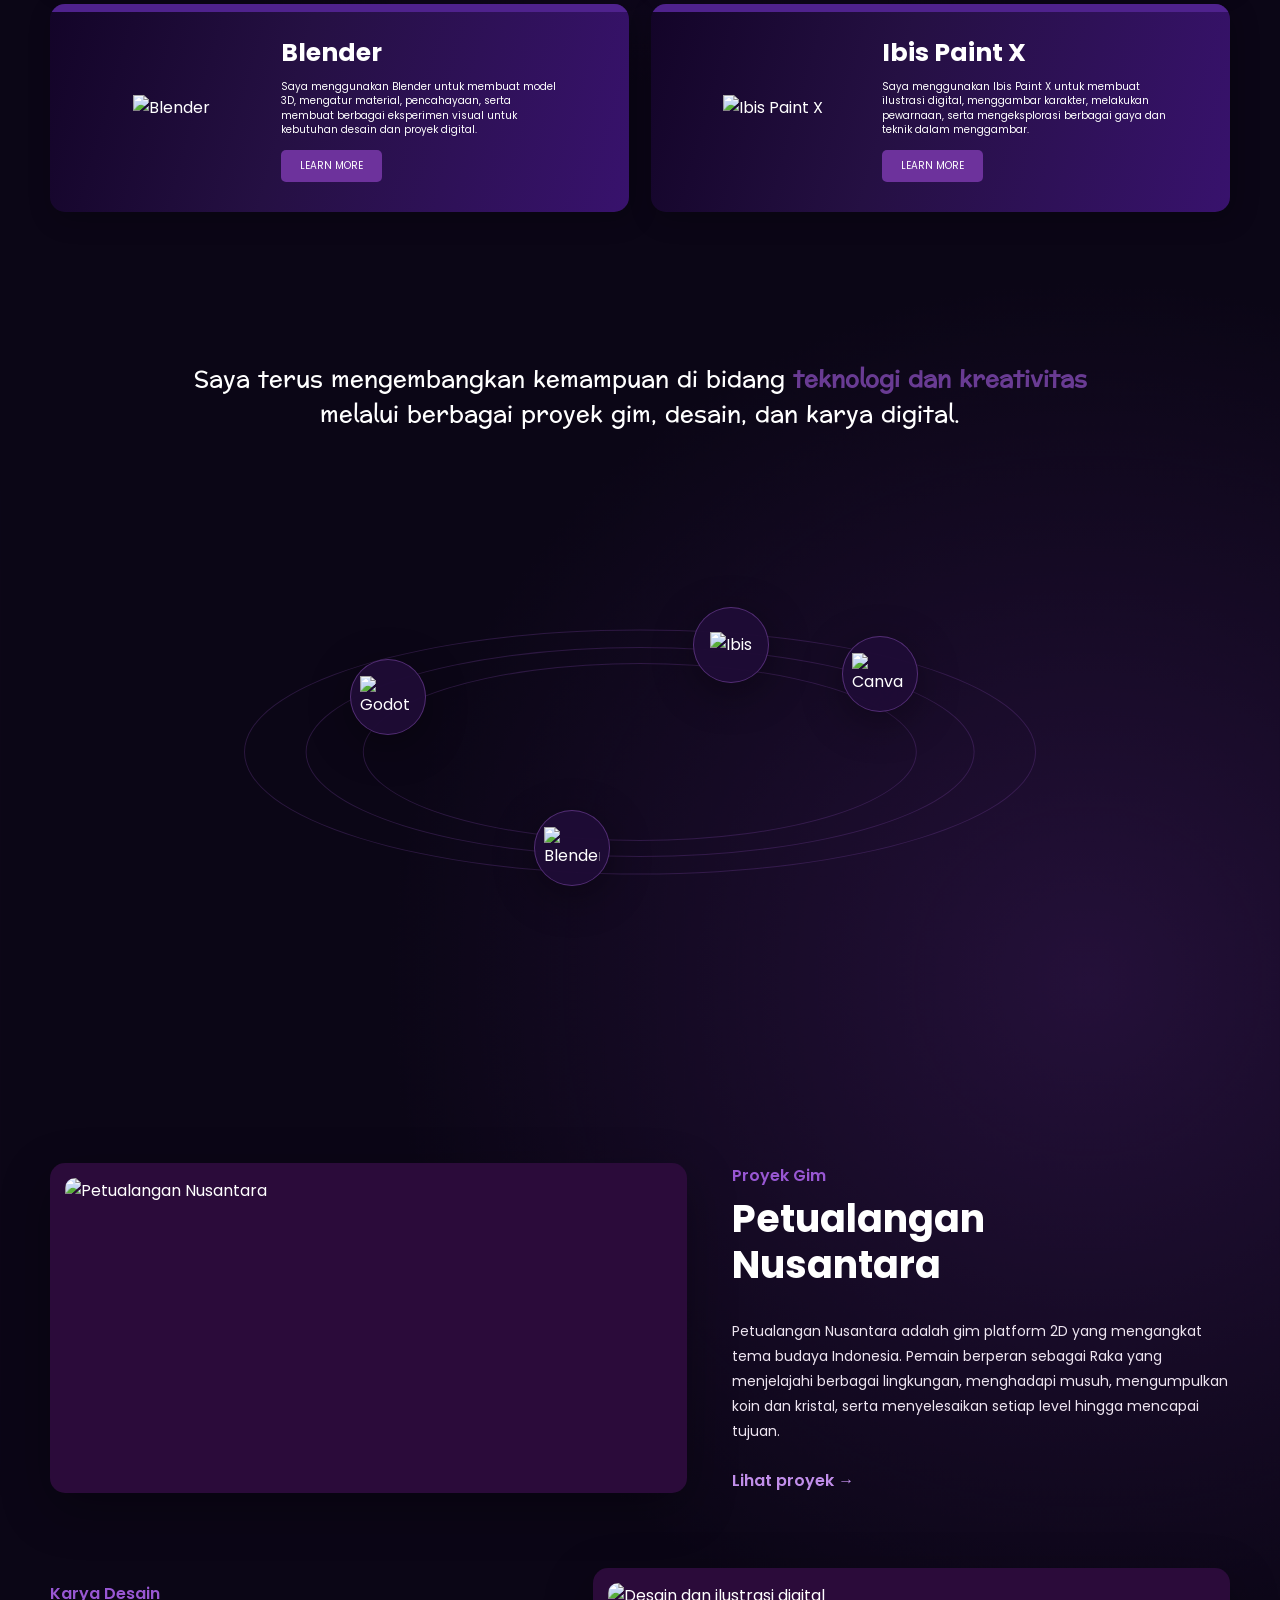
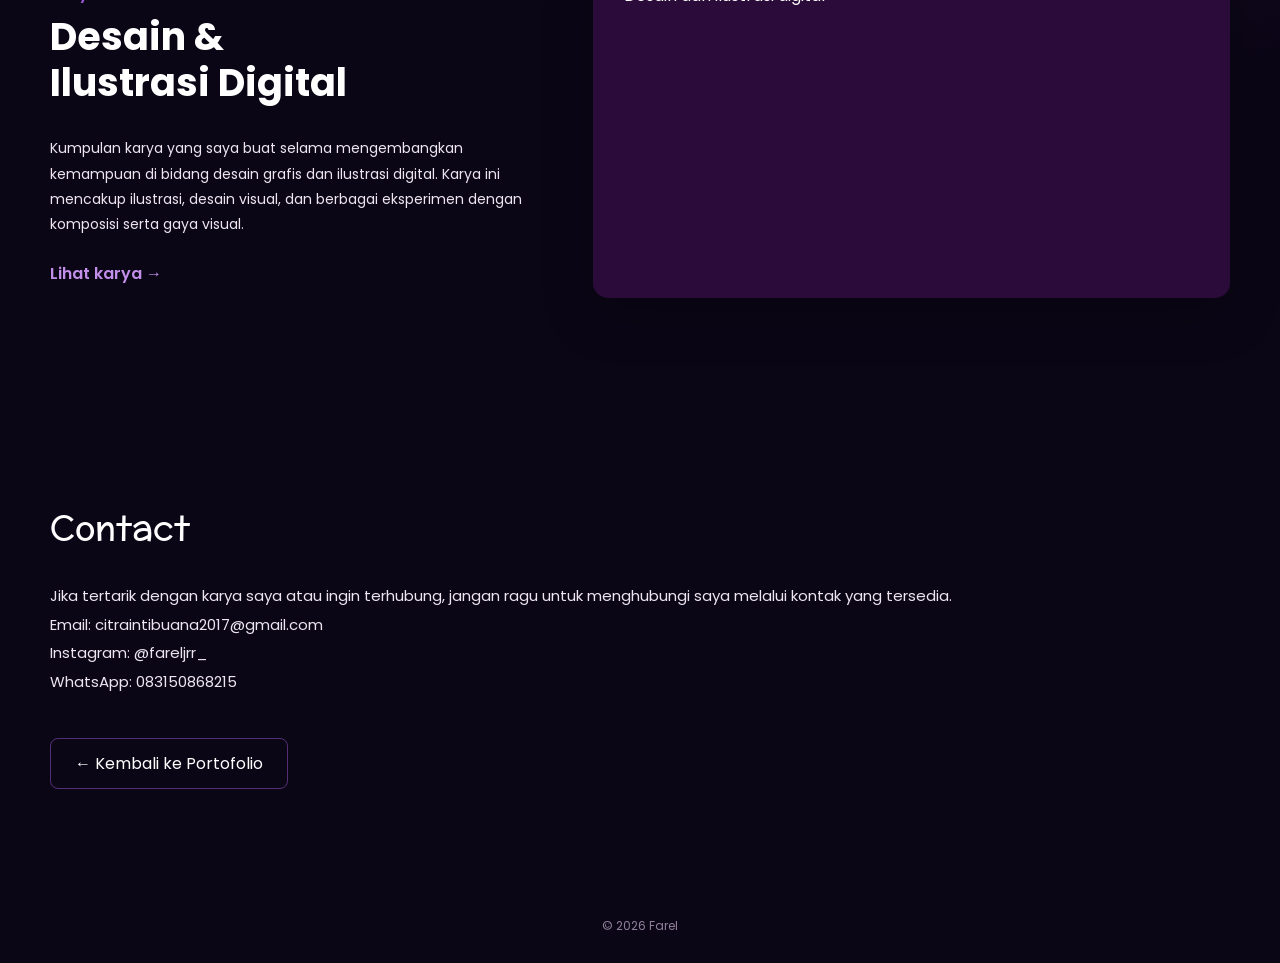
==== commit c0f5b021: "Rename index (2).html to index.html" ====
--- a/index.html
+++ b/index.html
@@ -1,94 +1,25 @@
-<!doctype html>
+<!DOCTYPE html>
 <html lang="id">
 <head>
-<meta charset="utf-8">
-<meta name="viewport" content="width=device-width,initial-scale=1">
-<title>Farel — Portfolio</title>
-<link rel="preconnect" href="https://fonts.googleapis.com">
-<link rel="preconnect" href="https://fonts.gstatic.com" crossorigin>
-<link href="https://fonts.googleapis.com/css2?family=Poetsen+One&family=Poppins:wght@400;500;600&family=Preahvihear&display=swap" rel="stylesheet">
+<meta charset="UTF-8"><meta name="viewport" content="width=device-width,initial-scale=1.0">
+<title>Farel — Pengembang Gim & Desainer Digital</title>
+<link rel="preconnect" href="https://fonts.googleapis.com"><link rel="preconnect" href="https://fonts.gstatic.com" crossorigin>
+<link href="https://fonts.googleapis.com/css2?family=Poppins:wght@400;500;600;700&family=Preahvihear&display=swap" rel="stylesheet">
 <link rel="stylesheet" href="style.css">
 </head>
 <body>
-<div class="site">
-<header class="header">
-  <a class="logo" href="#home"><img src="logo_vertical_color_light 2.png" alt="Farel"></a>
-  <nav>
-    <a href="#home">Home</a>
-    <a href="#about">About</a>
-    <a href="#experience">Experience</a>
-    <a href="#karya">Karya</a>
-    <a href="#contact">Contact</a>
-  </nav>
-</header>
-
-<section id="home" class="hero">
-  <div class="hero-photo"><img src="image 1.png" alt="Farel"></div>
-  <div class="hello">Hello! I Am Farel</div>
-  <div class="designer">A Designer who</div>
-  <h1>Pengembang Gim &amp;<br>Desainer Kreatif</h1>
-  <p class="tagline">Because if the cover does not impress you what else can?</p>
-  <div class="digital">Pengembang Gim &amp; Desainer Digital</div>
-  <a class="see-work" href="#experience">Lihat Karya Saya... <span>↗</span></a>
-</section>
-
-<section id="about" class="about">
-  <p>Saya adalah siswa kelas XI jurusan Pengembangan Perangkat Lunak dan Gim yang memiliki minat dalam pengembangan gim, desain grafis, ilustrasi, desain antarmuka, dan pemodelan 3D.</p>
-</section>
-
-<section id="experience" class="experience">
-  <h2>Work Experience</h2>
-  <div class="experience-grid">
-    <article class="exp-card">
-      <img src="logo_vertical_color_light 2.png" alt="">
-      <div><h3>Godot Engine</h3><p>Saya menggunakan Godot Engine untuk mengembangkan gim 2D, mulai dari membuat mekanisme permainan, mengatur karakter dan musuh, membuat level, hingga mengatur berbagai sistem yang ada di dalam gim.</p><a href="#karya">LEARN MORE</a></div>
-    </article>
-    <article class="exp-card">
-      <img src="OIP-removebg-preview 1.png" alt="">
-      <div><h3>Blender</h3><p>Saya menggunakan Blender untuk membuat berbagai model 3D, mengeksplorasi bentuk, material, pencahayaan, dan menyusun scene untuk kebutuhan karya digital.</p><a href="#karya">LEARN MORE</a></div>
-    </article>
-    <article class="exp-card">
-      <img src="canva-app-logo-on-a-transparent-background-free-png-removebg-preview 1.png" alt="">
-      <div><h3>Canva</h3><p>Saya menggunakan Canva untuk membuat berbagai kebutuhan desain visual, seperti poster, presentasi, konten media sosial, dan berbagai materi grafis lainnya.</p><a href="#karya">LEARN MORE</a></div>
-    </article>
-    <article class="exp-card">
-      <img src="Screenshot_2026-09-24_130531-removebg-preview 1.png" alt="">
-      <div><h3>Ibis Paint X</h3><p>Saya menggunakan Ibis Paint X untuk membuat ilustrasi digital, menggambar karakter, melakukan pewarnaan, serta mengeksplorasi berbagai gaya dan teknik dalam menggambar.</p><a href="#karya">LEARN MORE</a></div>
-    </article>
-  </div>
-</section>
-
-<section id="skills" class="skills">
-  <p>Saya terus mengembangkan kemampuan di bidang teknologi dan kreativitas melalui berbagai proyek gim, desain, dan karya digital.</p>
-  <div class="skills-art"><div class="orb"></div><div class="ring r1"></div><div class="ring r2"></div><div class="ring r3"></div><div class="skill-dot d1"></div><div class="skill-dot d2"></div><div class="skill-dot d3"></div><div class="skill-dot d4"></div></div>
-</section>
-
-<section id="karya" class="karya">
-  <div class="project project-game">
-    <div class="project-image"><img src="Screenshot 2026-09-24 133518 1.png" alt="Petualangan Nusantara"></div>
-    <div class="project-card">
-      <small>Proyek Gim</small><h2>Petualangan Nusantara</h2>
-      <p>Petualangan Nusantara adalah gim platform 2D yang mengangkat tema budaya Indonesia. Pemain berperan sebagai Raka yang menjelajahi berbagai lingkungan, menghadapi musuh, mengumpulkan koin dan kristal, serta menyelesaikan setiap level hingga mencapai tujuan.</p>
-      <div class="project-links"><span>◀</span><span>▶</span><span>↗</span></div>
-    </div>
-  </div>
-  <div class="project project-design">
-    <div class="project-card">
-      <small>Karya Desain</small><h2>Desain &amp; Ilustrasi Digital</h2>
-      <p>Kumpulan karya yang saya buat selama mengembangkan kemampuan di bidang desain grafis dan ilustrasi digital. Karya ini mencakup ilustrasi, desain visual, dan berbagai eksperimen dengan komposisi serta gaya visual.</p>
-      <div class="project-links"><span>◀</span><span>▶</span><span>↗</span></div>
-    </div>
-    <div class="project-image"><img src="Screenshot 2026-09-24 150453 1.png" alt="Karya desain"></div>
-  </div>
-</section>
-
-<section id="contact" class="contact">
-  <h2>Contact</h2>
-  <p>Jika tertarik dengan karya saya atau ingin terhubung, jangan ragu untuk menghubungi saya melalui kontak yang tersedia.</p>
-  <p>Email: <a href="mailto:citraintibuana2017@gmail.com">citraintibuana2017@gmail.com</a><br>Instagram: @fareljrr_<br>WhatsApp: 083150868215</p>
-</section>
-<footer>© <span id="year"></span> Farel</footer>
-</div>
-<script src="script.js"></script>
-</body>
-</html>
+<header class="site-header"><a class="brand" href="#home"><img src="logo_vertical_color_light 2.png" alt="Farel"></a><nav class="nav"><a href="#home" class="nav-link active">Home</a><a href="#about" class="nav-link">About</a><a href="#experience" class="nav-link">Experience</a><a href="#karya" class="nav-link">Karya</a><a href="#contact" class="nav-link">Contact</a></nav></header>
+<main>
+<section id="home" class="hero section"><div class="glow glow-a"></div><div class="glow glow-b"></div><div class="hero-photo"><div class="photo-ring"></div><img src="image 1.png" alt="Foto Farel"></div><div class="hero-copy"><p class="hello">Hello! I Am Farel</p><span class="designer-line">A Designer who</span><h1>Pengembang Gim &amp;<br>Desainer Kreatif</h1><p class="hero-subtitle">Pengembang Gim &amp; Desainer Digital</p><p class="hero-note">Because if the cover does not impress you what else can?</p><a href="#karya" class="hero-cta">Lihat Karya Saya... <b>→</b></a></div></section>
+<section id="about" class="about section"><p>Saya adalah siswa kelas XI jurusan Pengembangan Perangkat Lunak dan Gim yang memiliki minat dalam pengembangan gim, desain grafis, ilustrasi, desain antarmuka, dan pemodelan 3D.</p></section>
+<section id="experience" class="experience section"><div class="section-heading"><span>My Skills</span><h2>Work Experience</h2></div><div class="experience-grid">
+<article class="experience-card"><div class="card-logo"><img src="logo_vertical_color_light 2.png" alt="Godot Engine"></div><div><h3>Godot Engine</h3><p>Saya menggunakan Godot Engine untuk mengembangkan gim 2D, mulai dari membuat mekanisme permainan, mengatur karakter dan musuh, membuat level, hingga mengatur berbagai sistem yang ada di dalam gim.</p><a href="#karya">LEARN MORE</a></div></article>
+<article class="experience-card"><div class="card-logo"><img src="canva-app-logo-on-a-transparent-background-free-png-removebg-preview 1.png" alt="Canva"></div><div><h3>Canva</h3><p>Saya menggunakan Canva untuk membuat berbagai kebutuhan desain visual, seperti poster, presentasi, konten media sosial, dan berbagai materi grafis lainnya.</p><a href="#karya">LEARN MORE</a></div></article>
+<article class="experience-card"><div class="card-logo"><img src="OIP-removebg-preview 1.png" alt="Blender"></div><div><h3>Blender</h3><p>Saya menggunakan Blender untuk membuat model 3D, mengatur material, pencahayaan, serta membuat berbagai eksperimen visual untuk kebutuhan desain dan proyek digital.</p><a href="#karya">LEARN MORE</a></div></article>
+<article class="experience-card"><div class="card-logo"><img src="Screenshot_2026-09-24_130531-removebg-preview 1.png" alt="Ibis Paint X"></div><div><h3>Ibis Paint X</h3><p>Saya menggunakan Ibis Paint X untuk membuat ilustrasi digital, menggambar karakter, melakukan pewarnaan, serta mengeksplorasi berbagai gaya dan teknik dalam menggambar.</p><a href="#karya">LEARN MORE</a></div></article>
+</div></section>
+<section class="skills section"><div class="skills-copy">Saya terus mengembangkan kemampuan di bidang <strong>teknologi dan kreativitas</strong><br>melalui berbagai proyek gim, desain, dan karya digital.</div><div class="skills-orbit"><i class="orbit o1"></i><i class="orbit o2"></i><i class="orbit o3"></i><div class="bubble b1"><img src="logo_vertical_color_light 2.png" alt="Godot"></div><div class="bubble b2"><img src="canva-app-logo-on-a-transparent-background-free-png-removebg-preview 1.png" alt="Canva"></div><div class="bubble b3"><img src="OIP-removebg-preview 1.png" alt="Blender"></div><div class="bubble b4"><img src="Screenshot_2026-09-24_130531-removebg-preview 1.png" alt="Ibis"></div></div></section>
+<section id="karya" class="karya section"><article class="work-card"><div class="work-image"><img src="Screenshot 2026-09-24 133518 1.png" alt="Petualangan Nusantara"></div><div class="work-text"><span>Proyek Gim</span><h2>Petualangan<br>Nusantara</h2><p>Petualangan Nusantara adalah gim platform 2D yang mengangkat tema budaya Indonesia. Pemain berperan sebagai Raka yang menjelajahi berbagai lingkungan, menghadapi musuh, mengumpulkan koin dan kristal, serta menyelesaikan setiap level hingga mencapai tujuan.</p><a href="#contact">Lihat proyek →</a></div></article><article class="work-card reverse"><div class="work-image"><img src="Screenshot 2026-09-24 150453 1.png" alt="Desain dan ilustrasi digital"></div><div class="work-text"><span>Karya Desain</span><h2>Desain &amp;<br>Ilustrasi Digital</h2><p>Kumpulan karya yang saya buat selama mengembangkan kemampuan di bidang desain grafis dan ilustrasi digital. Karya ini mencakup ilustrasi, desain visual, dan berbagai eksperimen dengan komposisi serta gaya visual.</p><a href="#contact">Lihat karya →</a></div></article></section>
+<section id="contact" class="contact section"><h2>Contact</h2><p>Jika tertarik dengan karya saya atau ingin terhubung, jangan ragu untuk menghubungi saya melalui kontak yang tersedia.</p><div class="contacts"><a href="mailto:citraintibuana2017@gmail.com">Email: citraintibuana2017@gmail.com</a><a href="https://instagram.com/fareljrr_" target="_blank">Instagram: @fareljrr_</a><span>WhatsApp: 083150868215</span></div><a class="back" href="#home">← Kembali ke Portofolio</a></section>
+</main><footer>© <span id="year"></span> Farel</footer><script src="script.js"></script>
+</body></html>
--- a/style.css
+++ b/style.css
@@ -1,3 +1 @@
-*{box-sizing:border-box}html{scroll-behavior:smooth}body{margin:0;background:#12061f;color:#fff;font-family:Poppins,Arial,sans-serif;overflow-x:hidden}.site{position:relative;max-width:1980px;margin:auto;min-height:4400px;background:#160821 url("Background.png") center top/cover no-repeat}.site:before{content:"";position:absolute;inset:0;background:radial-gradient(circle at 70% 26%,#7d24cf22,transparent 24%),radial-gradient(circle at 35% 80%,#5c1eb033,transparent 25%);pointer-events:none}.header{height:113px;background:#1a0b2e;display:flex;align-items:center;padding:0 25%;position:sticky;top:0;z-index:20;box-shadow:0 6px 22px -3px #0002}.logo img{width:35px;height:39px;object-fit:contain}.header nav{margin-left:auto;display:flex;gap:48px}.header nav a{color:#fff;text-decoration:none;font-family:Preahvihear;font-size:17px}.header nav a:hover{color:#b778ff}.hero,.about,.experience,.skills,.karya,.contact{position:relative;z-index:1}.hero{height:930px}.hero-photo{position:absolute;left:23%;top:200px;width:258px;height:259px;border-radius:50%;overflow:hidden;background:#4c1a72}.hero-photo img{width:100%;height:100%;object-fit:cover}.hello{position:absolute;left:41.9%;top:137px;font:19px Preahvihear}.designer{position:absolute;left:39.5%;top:214px;font:17px Preahvihear;text-decoration:underline}.hero h1{position:absolute;left:36%;top:300px;margin:0;width:500px;font:50px/1.4 Preahvihear}.tagline{position:absolute;left:35.5%;top:450px;font:11px Preahvihear}.digital{position:absolute;left:24%;top:500px;font:50px Preahvihear}.see-work{position:absolute;left:24%;top:650px;color:#fff;text-decoration:none;font:21px Preahvihear}.see-work span{color:#bd77ff;margin-left:18px}.about{padding:0 44.5%;height:190px}.about p{font:22px/1.55 Preahvihear;margin:0;width:892px;max-width:50vw}.experience{padding:0 23.4%;height:490px}.experience h2{font:40px Preahvihear;margin:0 0 38px}.experience-grid{display:grid;grid-template-columns:570px 570px;gap:18px 20px}.exp-card{height:193px;border-radius:15px;background:linear-gradient(108deg,#130428,#251043,#38126d,#190632);box-shadow:4px 7px 26px #0002;display:flex;align-items:center;padding:28px 45px;position:relative;overflow:hidden}.exp-card:before{content:"";position:absolute;left:0;right:0;top:0;height:8px;background:#4f228d}.exp-card img{width:120px;height:100px;object-fit:contain;margin-right:35px}.exp-card h3{font:600 26px Poppins;margin:0 0 10px}.exp-card p{font:500 8px/1.32 Poppins;margin:0 0 8px;max-width:260px}.exp-card a{font:500 10px Poppins;color:#fff;text-decoration:none;display:inline-block;margin-top:2px;padding:8px 17px;background:#5c2aa0;border-radius:2px}.skills{height:958px;padding:70px 18%;overflow:hidden}.skills>p{font:16px/1.5 Preahvihear;text-align:right;max-width:969px;margin-left:auto}.skills-art{height:650px;position:relative}.orb{position:absolute;width:306px;height:275px;left:45%;top:240px;border-radius:50%;background:radial-gradient(circle at 45% 35%,#7f2bd0,#291047 60%,#14051e)}.ring{position:absolute;border:1px solid #7430a4;border-radius:50%;left:20%;top:310px;height:270px}.r1{width:880px}.r2{width:764px;left:23%}.r3{width:695px;left:25%}.skill-dot{position:absolute;width:75px;height:78px;border-radius:50%;background:linear-gradient(135deg,#bd7bff,#55207c);box-shadow:0 0 30px #8d42cc66}.d1{left:45%;top:30px}.d2{left:39%;top:110px}.d3{left:58%;top:125px}.d4{left:48%;top:190px}.karya{padding:70px 20%;min-height:950px}.project{display:grid;grid-template-columns:1fr 1fr;align-items:center;gap:0;margin-bottom:100px}.project-image{height:360px;border-radius:14px;overflow:hidden;background:#2b0b3a}.project-image img{width:100%;height:100%;object-fit:cover}.project-card{padding:35px 48px;background:linear-gradient(137deg,#130428,#251043,#38126d,#190632);border-radius:15px;min-height:250px;box-shadow:4px 7px 26px #0002}.project-card small{font:500 16px Poppins;color:#c18bff}.project-card h2{font:40px Preahvihear;margin:8px 0 20px}.project-card p{font:15px/1.7 Preahvihear}.project-links{display:flex;gap:20px;color:#c68aff;margin-top:15px}.project-design .project-card{order:1}.project-design .project-image{order:2}.contact{min-height:400px;padding:40px 22%;font-family:Preahvihear}.contact h2{font-size:25px;margin:0 0 18px}.contact p{font-size:15px;line-height:1.7}.contact a{color:#fff}.contact:after{content:"";position:absolute;width:228px;height:76px;right:20%;bottom:50px;background:url("ChatGPT_Image_Sep_24__2026__08_06_58_PM-removebg-preview 1.png") center/contain no-repeat}footer{text-align:center;padding:25px;color:#a58db8;font:12px Poppins;border-top:1px solid #ffffff14}
-@media(max-width:1200px){.header{padding:0 7%}.header nav{gap:25px}.hero-photo{left:10%}.hero h1{left:38%;font-size:42px}.digital{left:10%;font-size:40px}.see-work{left:10%}.about{padding-left:12%;padding-right:12%}.about p{max-width:100%;width:auto}.experience{padding-left:10%;padding-right:10%}.experience-grid{grid-template-columns:1fr 1fr}.skills{padding-left:10%;padding-right:10%}.karya{padding-left:10%;padding-right:10%}}
-@media(max-width:760px){.site{min-height:auto}.header{height:75px;padding:0 20px}.header nav{gap:14px}.header nav a{font-size:12px}.hero{height:700px}.hero-photo{left:50%;transform:translateX(-50%);top:110px;width:180px;height:180px}.hello{left:50%;transform:translateX(-50%);top:60px;font-size:14px}.designer{left:50%;transform:translateX(-50%);top:315px}.hero h1{left:5%;top:350px;width:90%;text-align:center;font-size:30px}.tagline{left:5%;top:460px;width:90%;text-align:center}.digital{left:5%;top:510px;width:90%;text-align:center;font-size:25px}.see-work{left:5%;top:590px;width:90%;text-align:center;font-size:17px}.about{height:auto;padding:50px 8%}.about p{font-size:15px}.experience{padding:60px 6%;height:auto}.experience h2{font-size:30px}.experience-grid{grid-template-columns:1fr}.exp-card{height:auto;min-height:210px;padding:25px}.skills{height:650px;padding:60px 8%}.skills>p{text-align:left;font-size:14px}.karya{padding:60px 6%}.project{grid-template-columns:1fr;margin-bottom:60px}.project-design .project-card,.project-design .project-image{order:initial}.project-card h2{font-size:28px}.contact{padding:60px 8%;min-height:350px}.contact:after{display:none}}
+*{box-sizing:border-box;margin:0;padding:0}html{scroll-behavior:smooth;background:#0b0616}body{overflow-x:hidden;background:radial-gradient(circle at 50% 18%,#2a1245 0,transparent 27%),radial-gradient(circle at 85% 62%,#241039 0,transparent 25%),#0b0616;color:#fff;font-family:Poppins,sans-serif}a{color:inherit;text-decoration:none}:root{--w:1180px;--purple:#9857d3;--deep:#1a0b2e}.section{width:min(var(--w),calc(100% - 56px));margin:auto}.site-header{position:fixed;z-index:10;top:0;left:0;right:0;height:74px;padding:0 max(28px,calc((100vw - var(--w))/2));display:flex;align-items:center;justify-content:space-between;background:rgba(26,11,46,.95);box-shadow:0 6px 22px rgba(0,0,0,.25);backdrop-filter:blur(12px)}.brand img{width:42px;height:46px;object-fit:contain}.nav{display:flex;gap:42px}.nav-link{font-family:Preahvihear;color:#ddd2e5;font-size:14px}.nav-link.active,.nav-link:hover{color:#fff}.nav-link.active:after{content:"";display:block;height:2px;background:var(--purple);border-radius:5px;margin-top:7px}.hero{min-height:850px;padding-top:100px;display:grid;grid-template-columns:390px 1fr;align-items:center;gap:85px;position:relative}.glow{position:absolute;border-radius:50%;filter:blur(70px);pointer-events:none}.glow-a{width:390px;height:430px;left:0;top:120px;background:#693b9325}.glow-b{width:520px;height:520px;right:0;top:260px;background:#4b1f8030}.hero-photo{width:300px;height:300px;margin-left:55px;display:grid;place-items:center;position:relative}.photo-ring{position:absolute;inset:0;border-radius:50%;background:linear-gradient(145deg,#5b2c80,#1e0c34);box-shadow:0 0 90px #733a993d}.photo-ring:after{content:"";position:absolute;inset:10px;border:1px solid #b47de159;border-radius:50%}.hero-photo img{position:relative;z-index:1;width:190px;height:255px;object-fit:cover;border-radius:10px}.hello,.designer-line,.hero h1,.hero-subtitle,.hero-cta,.about p,.section-heading h2,.contact h2{font-family:Preahvihear}.hello{font-size:19px}.designer-line{display:inline-block;font-size:16px;text-decoration:underline;margin:10px 0}.hero h1{font-size:clamp(40px,4.2vw,58px);font-weight:400;line-height:1.28}.hero-subtitle{font-size:27px;margin-top:24px}.hero-note{font-size:12px;color:#bfb0ca;margin-top:10px}.hero-cta{display:inline-flex;gap:18px;margin-top:40px;font-size:19px}.hero-cta b{color:var(--purple);font-size:27px}.about{min-height:300px;display:flex;justify-content:flex-end;align-items:center}.about p{max-width:760px;font-size:21px;line-height:1.75}.experience{padding:70px 0}.section-heading{margin-bottom:42px}.section-heading span{color:var(--purple);font-weight:600}.section-heading h2{font-size:40px;font-weight:400}.experience-grid{display:grid;grid-template-columns:1fr 1fr;gap:22px}.experience-card{min-height:194px;display:grid;grid-template-columns:175px 1fr;gap:22px;align-items:center;padding:30px 34px;border-radius:15px;background:linear-gradient(106deg,#130428,#251043 42%,#38126d);box-shadow:4px 7px 26px #0000003d;position:relative;overflow:hidden}.experience-card:before{content:"";position:absolute;top:0;left:0;right:0;height:8px;background:#4f228d}.card-logo{height:125px;display:grid;place-items:center}.card-logo img{max-width:125px;max-height:105px;object-fit:contain}.experience-card h3{font-size:25px;margin-bottom:8px}.experience-card p{font-size:10px;line-height:1.45;max-width:285px}.experience-card a{display:inline-block;margin-top:12px;padding:8px 19px;border-radius:5px;background:#6d329c;font-size:10px}.skills{min-height:800px;padding:80px 0;overflow:hidden}.skills-copy{text-align:center;font-family:Preahvihear;font-size:23px;line-height:1.55}.skills-copy strong{color:#693b93}.skills-orbit{height:580px;max-width:880px;margin:auto;position:relative}.orbit{position:absolute;left:50%;top:55%;transform:translate(-50%,-50%);border:1px solid #8249ae45;border-radius:50%}.o1{width:90%;height:245px}.o2{width:76%;height:210px}.o3{width:63%;height:178px}.bubble{position:absolute;width:76px;height:76px;display:grid;place-items:center;border-radius:50%;background:#1f0c36f5;border:1px solid #9d5dcf6b;box-shadow:0 10px 40px #00000059}.bubble img{max-width:56px;max-height:56px;object-fit:contain}.b1{left:17%;top:39%}.b2{left:73%;top:35%}.b3{left:38%;top:65%}.b4{left:56%;top:30%}.karya{padding:70px 0 120px;display:grid;gap:75px}.work-card{display:grid;grid-template-columns:1.05fr .82fr;gap:45px;align-items:center}.work-card.reverse{grid-template-columns:.82fr 1.05fr}.work-card.reverse .work-image{order:2}.work-image{padding:15px;background:#2b0b3a;border-radius:15px;box-shadow:0 16px 50px #0000004d}.work-image img{display:block;width:100%;height:300px;object-fit:cover;border-radius:10px}.work-text span{color:var(--purple);font-weight:600}.work-text h2{font-size:38px;line-height:1.22;margin:8px 0 30px}.work-text p{font-size:14px;line-height:1.8;color:#eee5f1}.work-text>a{display:inline-block;color:#c18eea;font-weight:600;margin-top:24px}.contact{padding:80px 0 100px;min-height:450px}.contact h2{font-size:34px;font-weight:400;margin-bottom:22px}.contact p,.contacts{font-size:15px;line-height:1.9;color:#eee5f1}.contacts{display:grid}.contacts a:hover{color:#c18eea}.back{display:inline-block;margin-top:42px;padding:12px 24px;border:1px solid #9857d380;border-radius:8px}footer{text-align:center;padding:28px;color:#8f7f9a;font-size:12px}@media(max-width:900px){.nav{gap:20px}.hero{grid-template-columns:1fr;text-align:center;min-height:900px;gap:25px}.hero-photo{margin:auto}.experience-grid{grid-template-columns:1fr}.work-card,.work-card.reverse{grid-template-columns:1fr}.work-card.reverse .work-image{order:0}}@media(max-width:620px){.site-header{height:64px;padding:0 16px}.brand img{width:34px;height:38px}.nav{gap:11px}.nav-link{font-size:10px}.section{width:calc(100% - 32px)}.hero{padding-top:90px;min-height:790px}.hero-photo{width:230px;height:230px}.hero-photo img{width:145px;height:195px}.hero h1{font-size:34px}.hero-subtitle{font-size:20px}.about p{font-size:16px}.section-heading h2{font-size:32px}.experience-card{grid-template-columns:1fr;text-align:center}.experience-card p{margin:auto}.skills{min-height:650px}.skills-copy{font-size:17px}.skills-orbit{height:450px}.work-image img{height:220px}.work-text h2{font-size:30px}}
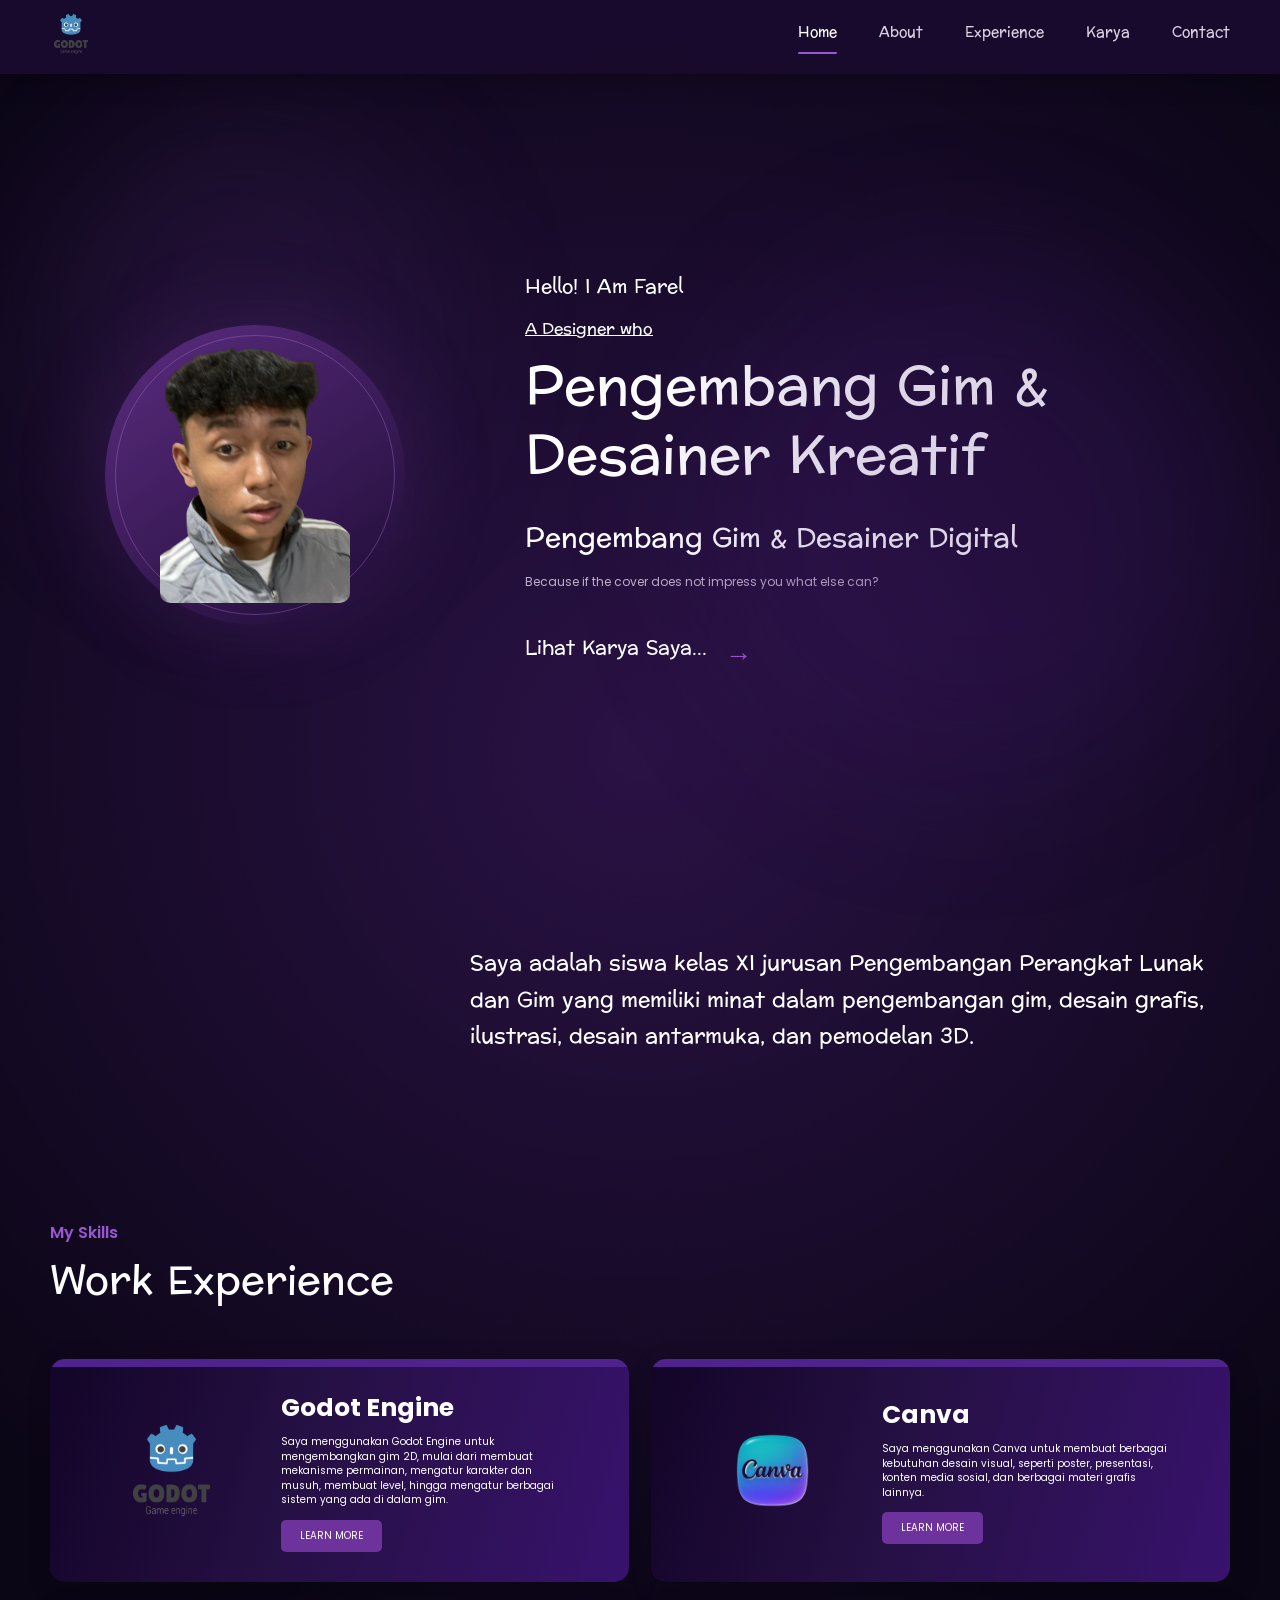
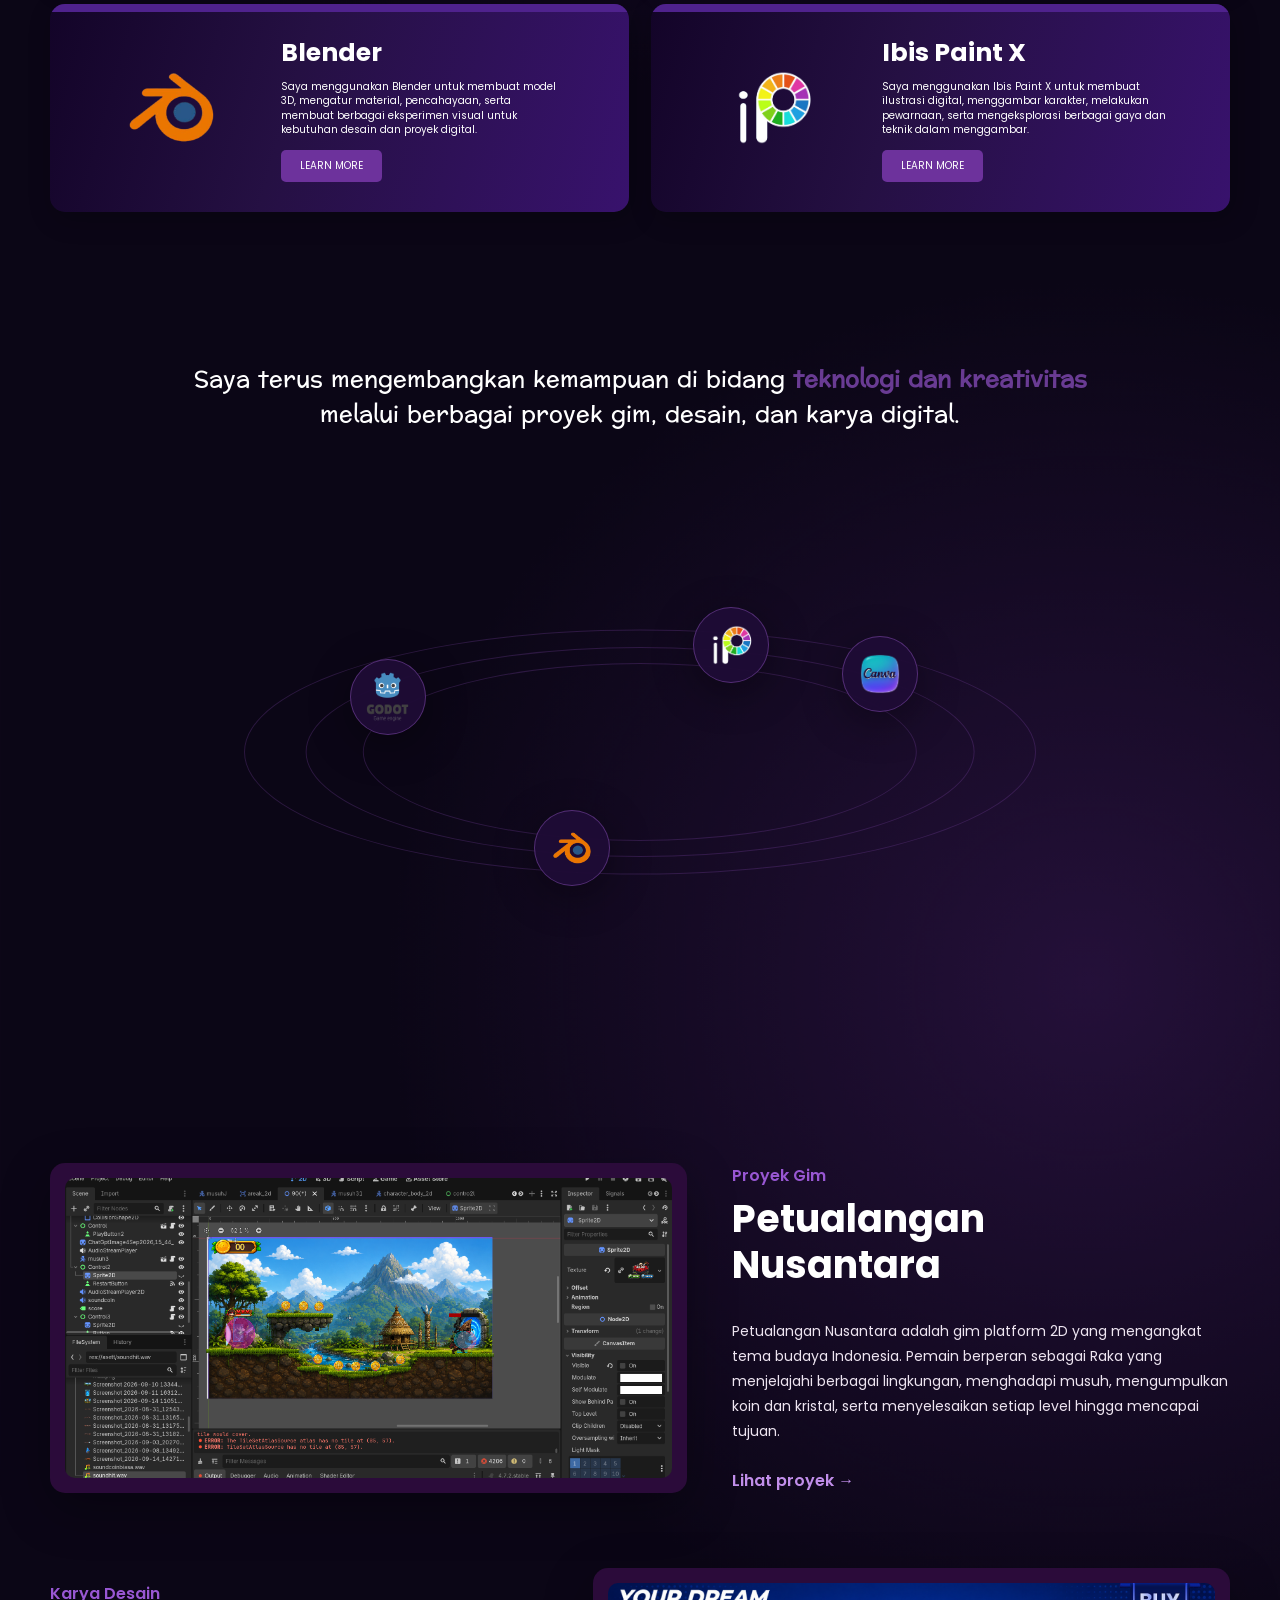
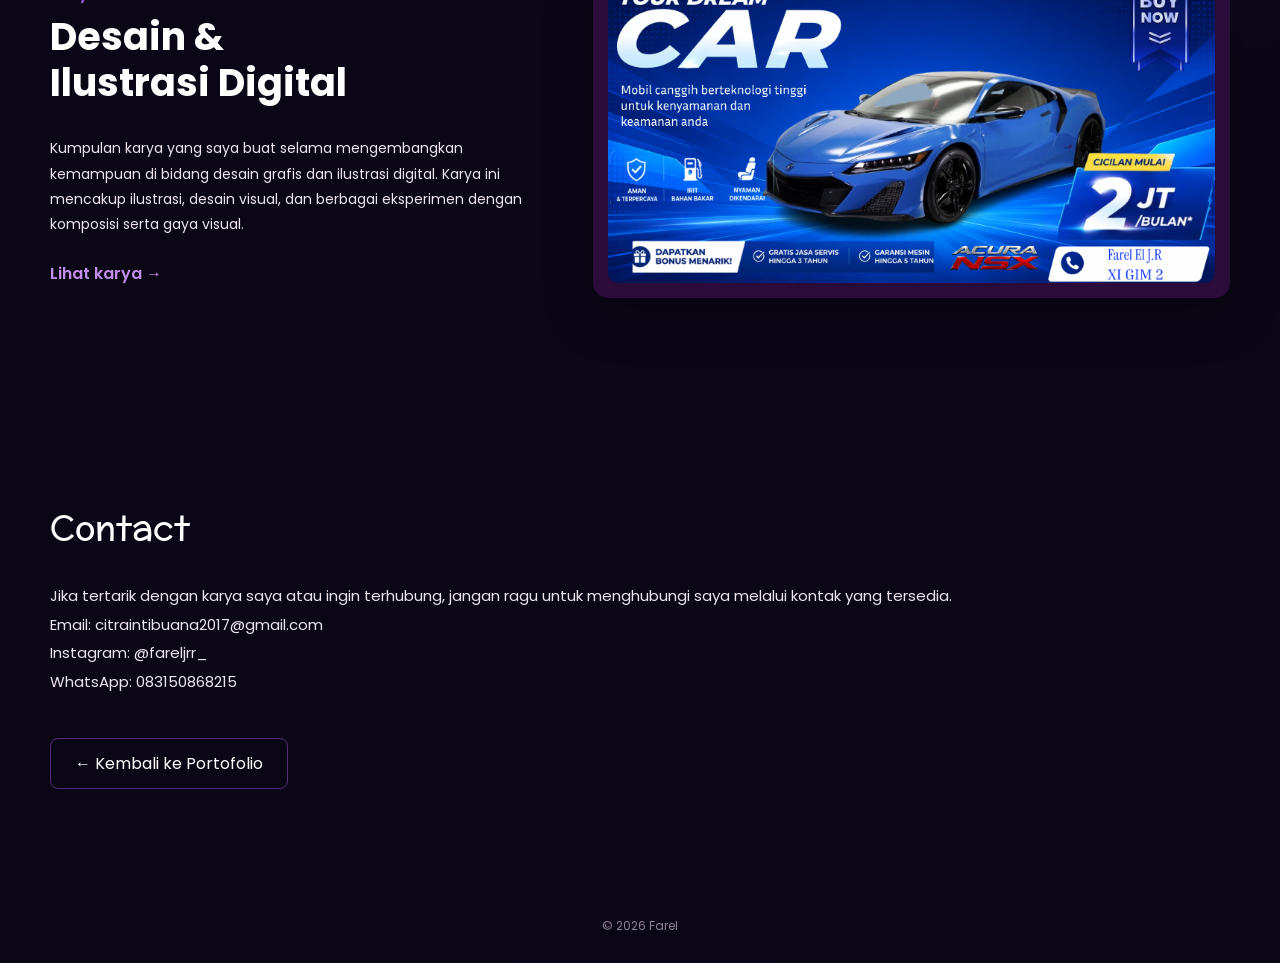
==== commit 84e8e885: "Update index.html" ====
--- a/index.html
+++ b/index.html
@@ -1,25 +1,483 @@
 <!DOCTYPE html>
 <html lang="id">
 <head>
-<meta charset="UTF-8"><meta name="viewport" content="width=device-width,initial-scale=1.0">
+<meta charset="UTF-8">
+<meta name="viewport" content="width=device-width, initial-scale=1.0">
+
 <title>Farel — Pengembang Gim & Desainer Digital</title>
-<link rel="preconnect" href="https://fonts.googleapis.com"><link rel="preconnect" href="https://fonts.gstatic.com" crossorigin>
+
+<link rel="preconnect" href="https://fonts.googleapis.com">
+<link rel="preconnect" href="https://fonts.gstatic.com" crossorigin>
+
 <link href="https://fonts.googleapis.com/css2?family=Poppins:wght@400;500;600;700&family=Preahvihear&display=swap" rel="stylesheet">
+
 <link rel="stylesheet" href="style.css">
 </head>
+
 <body>
-<header class="site-header"><a class="brand" href="#home"><img src="logo_vertical_color_light 2.png" alt="Farel"></a><nav class="nav"><a href="#home" class="nav-link active">Home</a><a href="#about" class="nav-link">About</a><a href="#experience" class="nav-link">Experience</a><a href="#karya" class="nav-link">Karya</a><a href="#contact" class="nav-link">Contact</a></nav></header>
+
+<header class="site-header">
+
+    <a class="brand" href="#home">
+        <img src="logo_vertical_color_light 2.png" alt="Farel">
+    </a>
+
+    <nav class="nav">
+        <a href="#home" class="nav-link active">Home</a>
+        <a href="#about" class="nav-link">About</a>
+        <a href="#experience" class="nav-link">Experience</a>
+        <a href="#karya" class="nav-link">Karya</a>
+        <a href="#contact" class="nav-link">Contact</a>
+    </nav>
+
+</header>
+
+
 <main>
-<section id="home" class="hero section"><div class="glow glow-a"></div><div class="glow glow-b"></div><div class="hero-photo"><div class="photo-ring"></div><img src="image 1.png" alt="Foto Farel"></div><div class="hero-copy"><p class="hello">Hello! I Am Farel</p><span class="designer-line">A Designer who</span><h1>Pengembang Gim &amp;<br>Desainer Kreatif</h1><p class="hero-subtitle">Pengembang Gim &amp; Desainer Digital</p><p class="hero-note">Because if the cover does not impress you what else can?</p><a href="#karya" class="hero-cta">Lihat Karya Saya... <b>→</b></a></div></section>
-<section id="about" class="about section"><p>Saya adalah siswa kelas XI jurusan Pengembangan Perangkat Lunak dan Gim yang memiliki minat dalam pengembangan gim, desain grafis, ilustrasi, desain antarmuka, dan pemodelan 3D.</p></section>
-<section id="experience" class="experience section"><div class="section-heading"><span>My Skills</span><h2>Work Experience</h2></div><div class="experience-grid">
-<article class="experience-card"><div class="card-logo"><img src="logo_vertical_color_light 2.png" alt="Godot Engine"></div><div><h3>Godot Engine</h3><p>Saya menggunakan Godot Engine untuk mengembangkan gim 2D, mulai dari membuat mekanisme permainan, mengatur karakter dan musuh, membuat level, hingga mengatur berbagai sistem yang ada di dalam gim.</p><a href="#karya">LEARN MORE</a></div></article>
-<article class="experience-card"><div class="card-logo"><img src="canva-app-logo-on-a-transparent-background-free-png-removebg-preview 1.png" alt="Canva"></div><div><h3>Canva</h3><p>Saya menggunakan Canva untuk membuat berbagai kebutuhan desain visual, seperti poster, presentasi, konten media sosial, dan berbagai materi grafis lainnya.</p><a href="#karya">LEARN MORE</a></div></article>
-<article class="experience-card"><div class="card-logo"><img src="OIP-removebg-preview 1.png" alt="Blender"></div><div><h3>Blender</h3><p>Saya menggunakan Blender untuk membuat model 3D, mengatur material, pencahayaan, serta membuat berbagai eksperimen visual untuk kebutuhan desain dan proyek digital.</p><a href="#karya">LEARN MORE</a></div></article>
-<article class="experience-card"><div class="card-logo"><img src="Screenshot_2026-09-24_130531-removebg-preview 1.png" alt="Ibis Paint X"></div><div><h3>Ibis Paint X</h3><p>Saya menggunakan Ibis Paint X untuk membuat ilustrasi digital, menggambar karakter, melakukan pewarnaan, serta mengeksplorasi berbagai gaya dan teknik dalam menggambar.</p><a href="#karya">LEARN MORE</a></div></article>
-</div></section>
-<section class="skills section"><div class="skills-copy">Saya terus mengembangkan kemampuan di bidang <strong>teknologi dan kreativitas</strong><br>melalui berbagai proyek gim, desain, dan karya digital.</div><div class="skills-orbit"><i class="orbit o1"></i><i class="orbit o2"></i><i class="orbit o3"></i><div class="bubble b1"><img src="logo_vertical_color_light 2.png" alt="Godot"></div><div class="bubble b2"><img src="canva-app-logo-on-a-transparent-background-free-png-removebg-preview 1.png" alt="Canva"></div><div class="bubble b3"><img src="OIP-removebg-preview 1.png" alt="Blender"></div><div class="bubble b4"><img src="Screenshot_2026-09-24_130531-removebg-preview 1.png" alt="Ibis"></div></div></section>
-<section id="karya" class="karya section"><article class="work-card"><div class="work-image"><img src="Screenshot 2026-09-24 133518 1.png" alt="Petualangan Nusantara"></div><div class="work-text"><span>Proyek Gim</span><h2>Petualangan<br>Nusantara</h2><p>Petualangan Nusantara adalah gim platform 2D yang mengangkat tema budaya Indonesia. Pemain berperan sebagai Raka yang menjelajahi berbagai lingkungan, menghadapi musuh, mengumpulkan koin dan kristal, serta menyelesaikan setiap level hingga mencapai tujuan.</p><a href="#contact">Lihat proyek →</a></div></article><article class="work-card reverse"><div class="work-image"><img src="Screenshot 2026-09-24 150453 1.png" alt="Desain dan ilustrasi digital"></div><div class="work-text"><span>Karya Desain</span><h2>Desain &amp;<br>Ilustrasi Digital</h2><p>Kumpulan karya yang saya buat selama mengembangkan kemampuan di bidang desain grafis dan ilustrasi digital. Karya ini mencakup ilustrasi, desain visual, dan berbagai eksperimen dengan komposisi serta gaya visual.</p><a href="#contact">Lihat karya →</a></div></article></section>
-<section id="contact" class="contact section"><h2>Contact</h2><p>Jika tertarik dengan karya saya atau ingin terhubung, jangan ragu untuk menghubungi saya melalui kontak yang tersedia.</p><div class="contacts"><a href="mailto:citraintibuana2017@gmail.com">Email: citraintibuana2017@gmail.com</a><a href="https://instagram.com/fareljrr_" target="_blank">Instagram: @fareljrr_</a><span>WhatsApp: 083150868215</span></div><a class="back" href="#home">← Kembali ke Portofolio</a></section>
-</main><footer>© <span id="year"></span> Farel</footer><script src="script.js"></script>
-</body></html>
+
+<!-- =========================
+     HOME
+========================= -->
+
+<section id="home" class="hero section">
+
+    <div class="glow glow-a"></div>
+    <div class="glow glow-b"></div>
+
+    <div class="hero-photo">
+        <div class="photo-ring"></div>
+
+        <img src="image 1.png" alt="Foto Farel">
+    </div>
+
+    <div class="hero-copy">
+
+        <p class="hello">
+            Hello! I Am Farel
+        </p>
+
+        <span class="designer-line">
+            A Designer who
+        </span>
+
+        <h1>
+            Pengembang Gim &amp;<br>
+            Desainer Kreatif
+        </h1>
+
+        <p class="hero-subtitle">
+            Pengembang Gim &amp; Desainer Digital
+        </p>
+
+        <p class="hero-note">
+            Because if the cover does not impress you what else can?
+        </p>
+
+        <a href="#karya" class="hero-cta">
+            Lihat Karya Saya...
+            <b>→</b>
+        </a>
+
+    </div>
+
+</section>
+
+
+<!-- =========================
+     ABOUT
+========================= -->
+
+<section id="about" class="about section">
+
+    <p>
+        Saya adalah siswa kelas XI jurusan Pengembangan Perangkat Lunak dan Gim
+        yang memiliki minat dalam pengembangan gim, desain grafis, ilustrasi,
+        desain antarmuka, dan pemodelan 3D.
+    </p>
+
+</section>
+
+
+<!-- =========================
+     EXPERIENCE
+========================= -->
+
+<section id="experience" class="experience section">
+
+    <div class="section-heading">
+
+        <span>My Skills</span>
+
+        <h2>
+            Work Experience
+        </h2>
+
+    </div>
+
+
+    <div class="experience-grid">
+
+
+        <!-- GODOT -->
+
+        <article class="experience-card">
+
+            <div class="card-logo">
+
+                <img
+                    src="logo_vertical_color_light 2.png"
+                    alt="Godot Engine"
+                >
+
+            </div>
+
+            <div>
+
+                <h3>
+                    Godot Engine
+                </h3>
+
+                <p>
+                    Saya menggunakan Godot Engine untuk mengembangkan gim 2D,
+                    mulai dari membuat mekanisme permainan, mengatur karakter
+                    dan musuh, membuat level, hingga mengatur berbagai sistem
+                    yang ada di dalam gim.
+                </p>
+
+                <a href="godot.html">
+                    LEARN MORE
+                </a>
+
+            </div>
+
+        </article>
+
+
+
+        <!-- CANVA -->
+
+        <article class="experience-card">
+
+            <div class="card-logo">
+
+                <img
+                    src="canva-app-logo-on-a-transparent-background-free-png-removebg-preview 1.png"
+                    alt="Canva"
+                >
+
+            </div>
+
+            <div>
+
+                <h3>
+                    Canva
+                </h3>
+
+                <p>
+                    Saya menggunakan Canva untuk membuat berbagai kebutuhan
+                    desain visual, seperti poster, presentasi, konten media
+                    sosial, dan berbagai materi grafis lainnya.
+                </p>
+
+                <a href="canva.html">
+                    LEARN MORE
+                </a>
+
+            </div>
+
+        </article>
+
+
+
+        <!-- BLENDER -->
+
+        <article class="experience-card">
+
+            <div class="card-logo">
+
+                <img
+                    src="OIP-removebg-preview 1.png"
+                    alt="Blender"
+                >
+
+            </div>
+
+            <div>
+
+                <h3>
+                    Blender
+                </h3>
+
+                <p>
+                    Saya menggunakan Blender untuk membuat model 3D,
+                    mengatur material, pencahayaan, serta membuat berbagai
+                    eksperimen visual untuk kebutuhan desain dan proyek digital.
+                </p>
+
+                <a href="blender.html">
+                    LEARN MORE
+                </a>
+
+            </div>
+
+        </article>
+
+
+
+        <!-- IBIS PAINT -->
+
+        <article class="experience-card">
+
+            <div class="card-logo">
+
+                <img
+                    src="Screenshot_2026-09-24_130531-removebg-preview 1.png"
+                    alt="Ibis Paint X"
+                >
+
+            </div>
+
+            <div>
+
+                <h3>
+                    Ibis Paint X
+                </h3>
+
+                <p>
+                    Saya menggunakan Ibis Paint X untuk membuat ilustrasi digital,
+                    menggambar karakter, melakukan pewarnaan, serta mengeksplorasi
+                    berbagai gaya dan teknik dalam menggambar.
+                </p>
+
+                <a href="ibis.html">
+                    LEARN MORE
+                </a>
+
+            </div>
+
+        </article>
+
+
+    </div>
+
+</section>
+
+
+<!-- =========================
+     SKILLS
+========================= -->
+
+<section class="skills section">
+
+    <div class="skills-copy">
+
+        Saya terus mengembangkan kemampuan di bidang
+        <strong>teknologi dan kreativitas</strong>
+        <br>
+        melalui berbagai proyek gim, desain, dan karya digital.
+
+    </div>
+
+
+    <div class="skills-orbit">
+
+        <i class="orbit o1"></i>
+        <i class="orbit o2"></i>
+        <i class="orbit o3"></i>
+
+
+        <div class="bubble b1">
+
+            <img
+                src="logo_vertical_color_light 2.png"
+                alt="Godot"
+            >
+
+        </div>
+
+
+        <div class="bubble b2">
+
+            <img
+                src="canva-app-logo-on-a-transparent-background-free-png-removebg-preview 1.png"
+                alt="Canva"
+            >
+
+        </div>
+
+
+        <div class="bubble b3">
+
+            <img
+                src="OIP-removebg-preview 1.png"
+                alt="Blender"
+            >
+
+        </div>
+
+
+        <div class="bubble b4">
+
+            <img
+                src="Screenshot_2026-09-24_130531-removebg-preview 1.png"
+                alt="Ibis Paint X"
+            >
+
+        </div>
+
+    </div>
+
+</section>
+
+
+<!-- =========================
+     KARYA
+========================= -->
+
+<section id="karya" class="karya section">
+
+
+    <!-- PETUALANGAN NUSANTARA -->
+
+    <article class="work-card">
+
+        <div class="work-image">
+
+            <img
+                src="Screenshot 2026-09-24 133518 1.png"
+                alt="Petualangan Nusantara"
+            >
+
+        </div>
+
+
+        <div class="work-text">
+
+            <span>
+                Proyek Gim
+            </span>
+
+            <h2>
+                Petualangan<br>
+                Nusantara
+            </h2>
+
+            <p>
+                Petualangan Nusantara adalah gim platform 2D yang mengangkat
+                tema budaya Indonesia. Pemain berperan sebagai Raka yang
+                menjelajahi berbagai lingkungan, menghadapi musuh,
+                mengumpulkan koin dan kristal, serta menyelesaikan setiap
+                level hingga mencapai tujuan.
+            </p>
+
+            <a href="#contact">
+                Lihat proyek →
+            </a>
+
+        </div>
+
+    </article>
+
+
+
+    <!-- DESAIN -->
+
+    <article class="work-card reverse">
+
+        <div class="work-image">
+
+            <img
+                src="Screenshot 2026-09-24 150453 1.png"
+                alt="Desain dan ilustrasi digital"
+            >
+
+        </div>
+
+
+        <div class="work-text">
+
+            <span>
+                Karya Desain
+            </span>
+
+            <h2>
+                Desain &amp;<br>
+                Ilustrasi Digital
+            </h2>
+
+            <p>
+                Kumpulan karya yang saya buat selama mengembangkan kemampuan
+                di bidang desain grafis dan ilustrasi digital. Karya ini
+                mencakup ilustrasi, desain visual, dan berbagai eksperimen
+                dengan komposisi serta gaya visual.
+            </p>
+
+            <a href="#contact">
+                Lihat karya →
+            </a>
+
+        </div>
+
+    </article>
+
+
+</section>
+
+
+<!-- =========================
+     CONTACT
+========================= -->
+
+<section id="contact" class="contact section">
+
+    <h2>
+        Contact
+    </h2>
+
+    <p>
+        Jika tertarik dengan karya saya atau ingin terhubung,
+        jangan ragu untuk menghubungi saya melalui kontak yang tersedia.
+    </p>
+
+
+    <div class="contacts">
+
+        <a href="mailto:citraintibuana2017@gmail.com">
+            Email: citraintibuana2017@gmail.com
+        </a>
+
+        <a
+            href="https://instagram.com/fareljrr_"
+            target="_blank"
+            rel="noopener noreferrer"
+        >
+            Instagram: @fareljrr_
+        </a>
+
+        <span>
+            WhatsApp: 083150868215
+        </span>
+
+    </div>
+
+
+    <a class="back" href="#home">
+        ← Kembali ke Portofolio
+    </a>
+
+</section>
+
+</main>
+
+
+<footer>
+
+    © <span id="year"></span> Farel
+
+</footer>
+
+
+<script src="script.js"></script>
+
+</body>
+</html>
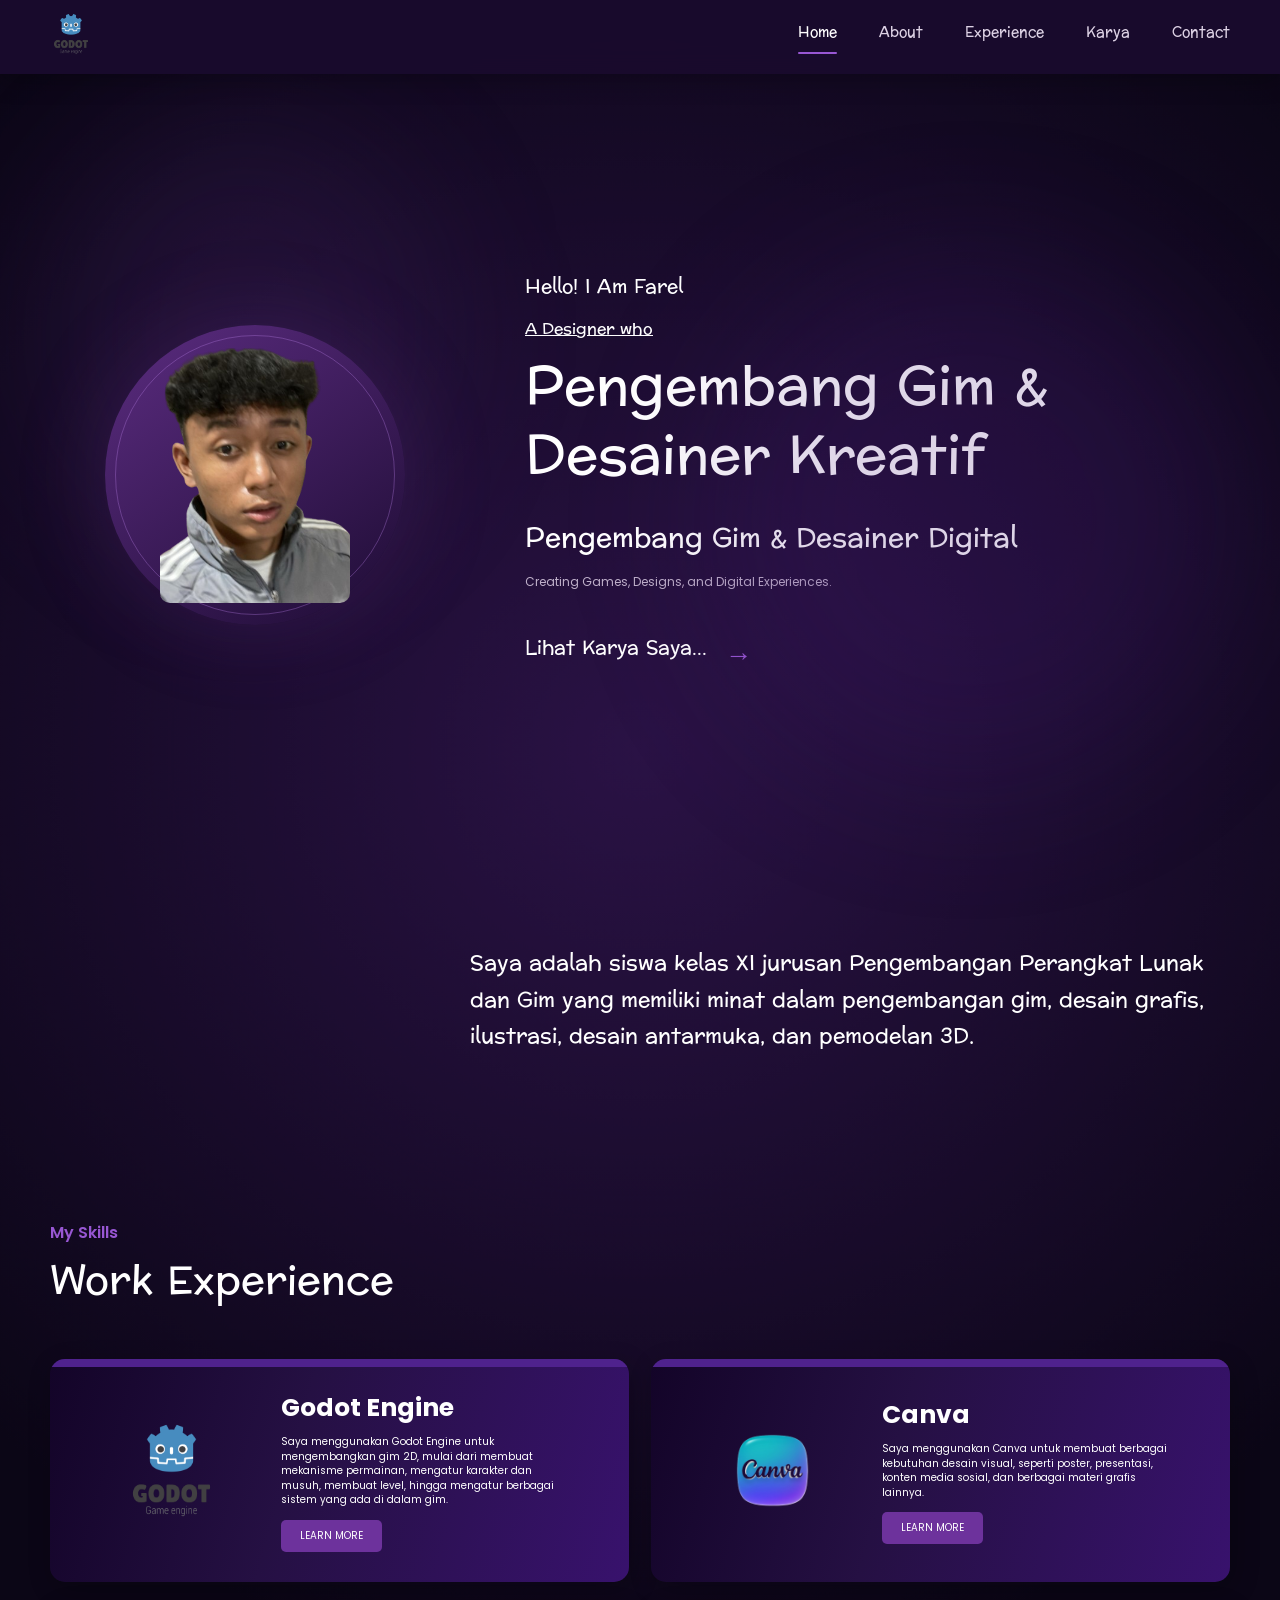
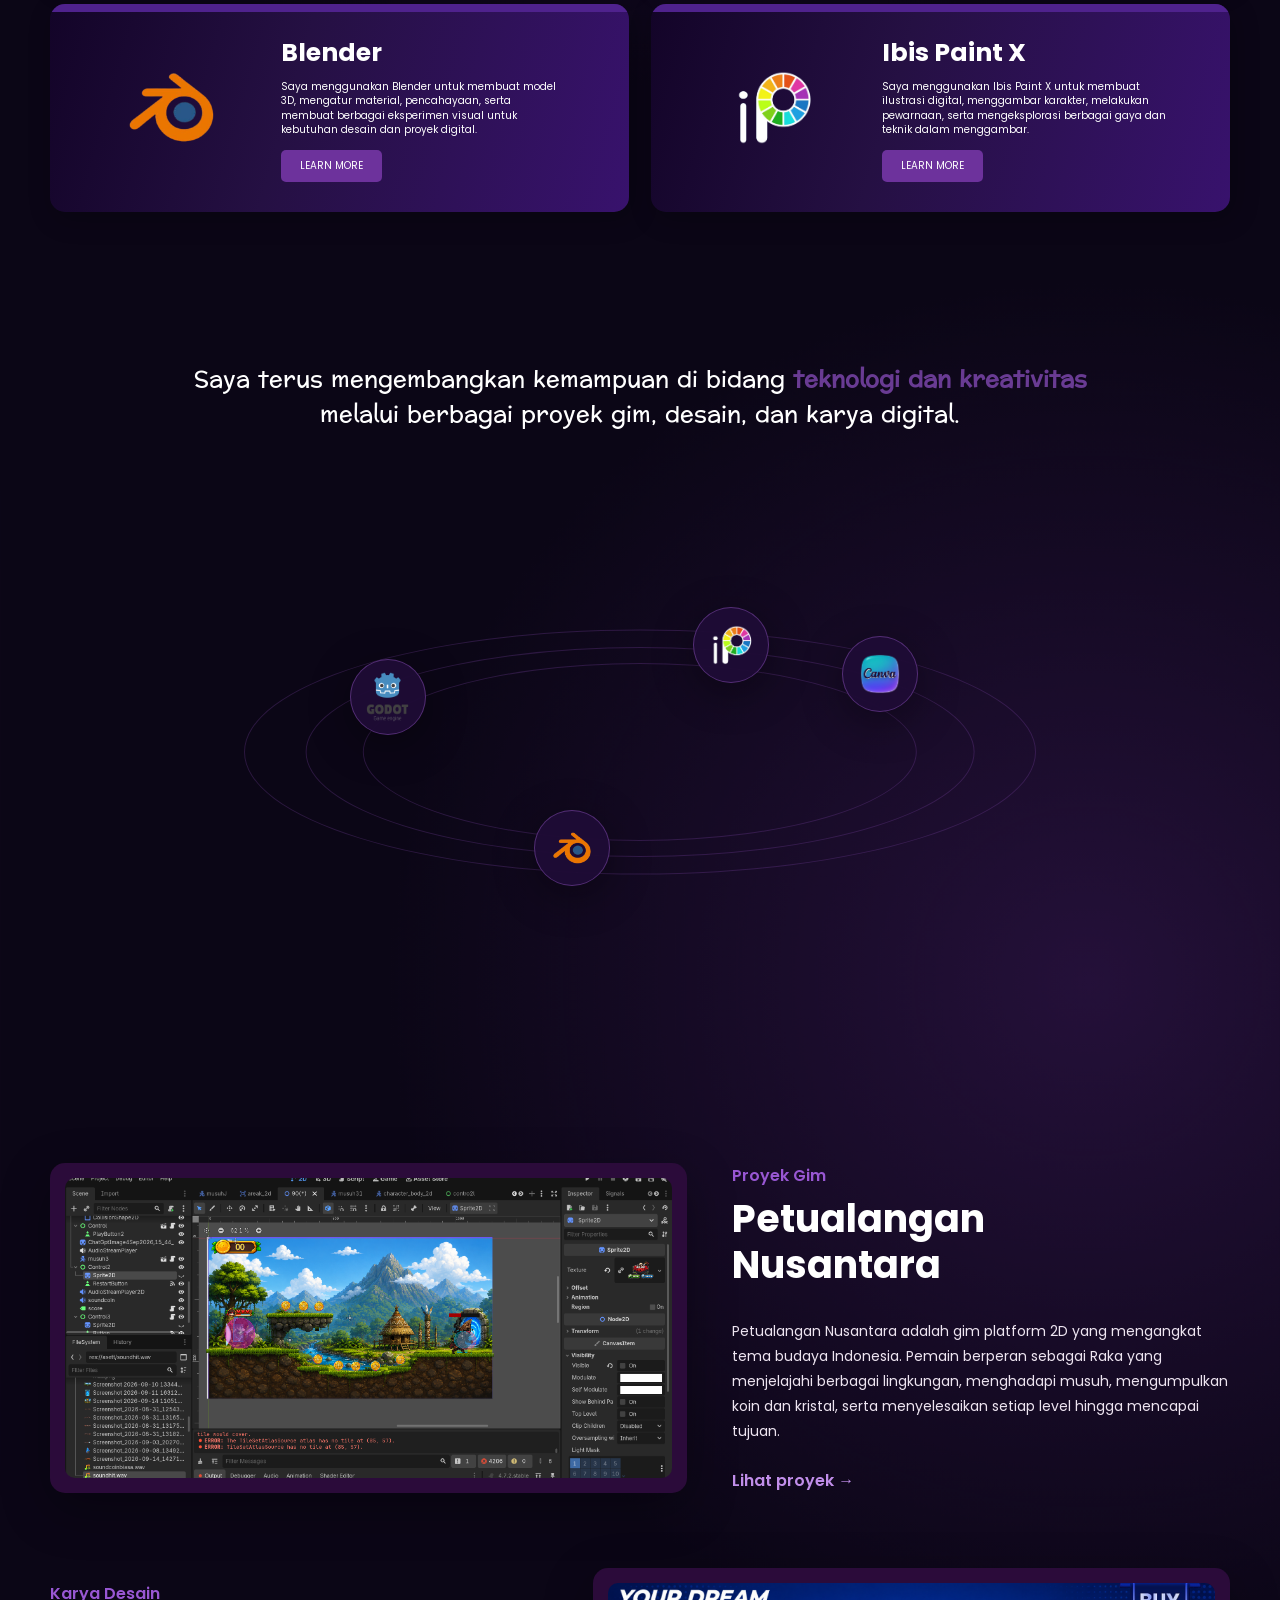
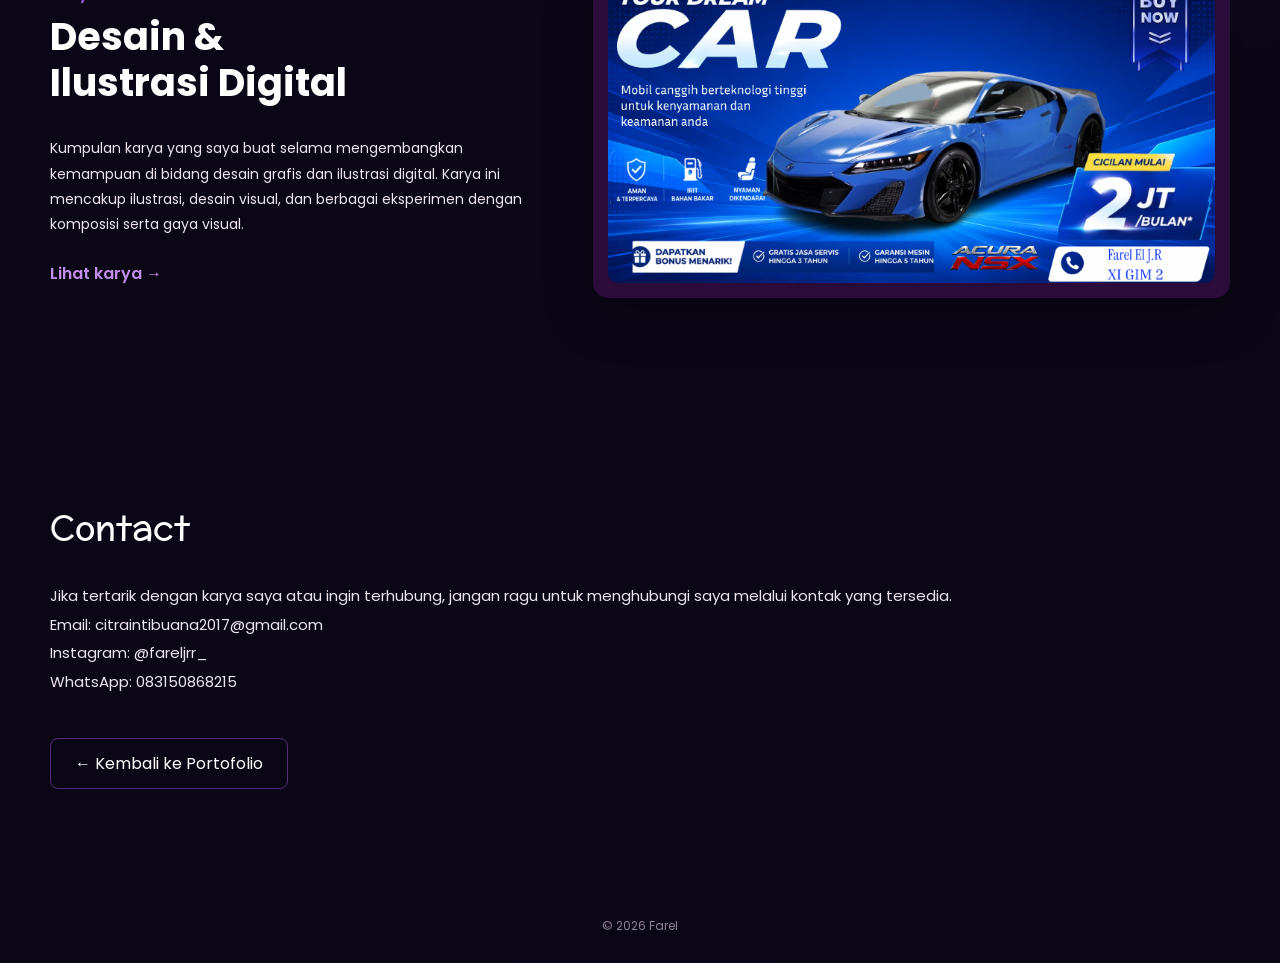
==== commit 7de38d2d: "Update index.html" ====
--- a/index.html
+++ b/index.html
@@ -70,7 +70,7 @@
         </p>
 
         <p class="hero-note">
-            Because if the cover does not impress you what else can?
+            Creating Games, Designs, and Digital Experiences.
         </p>
 
         <a href="#karya" class="hero-cta">
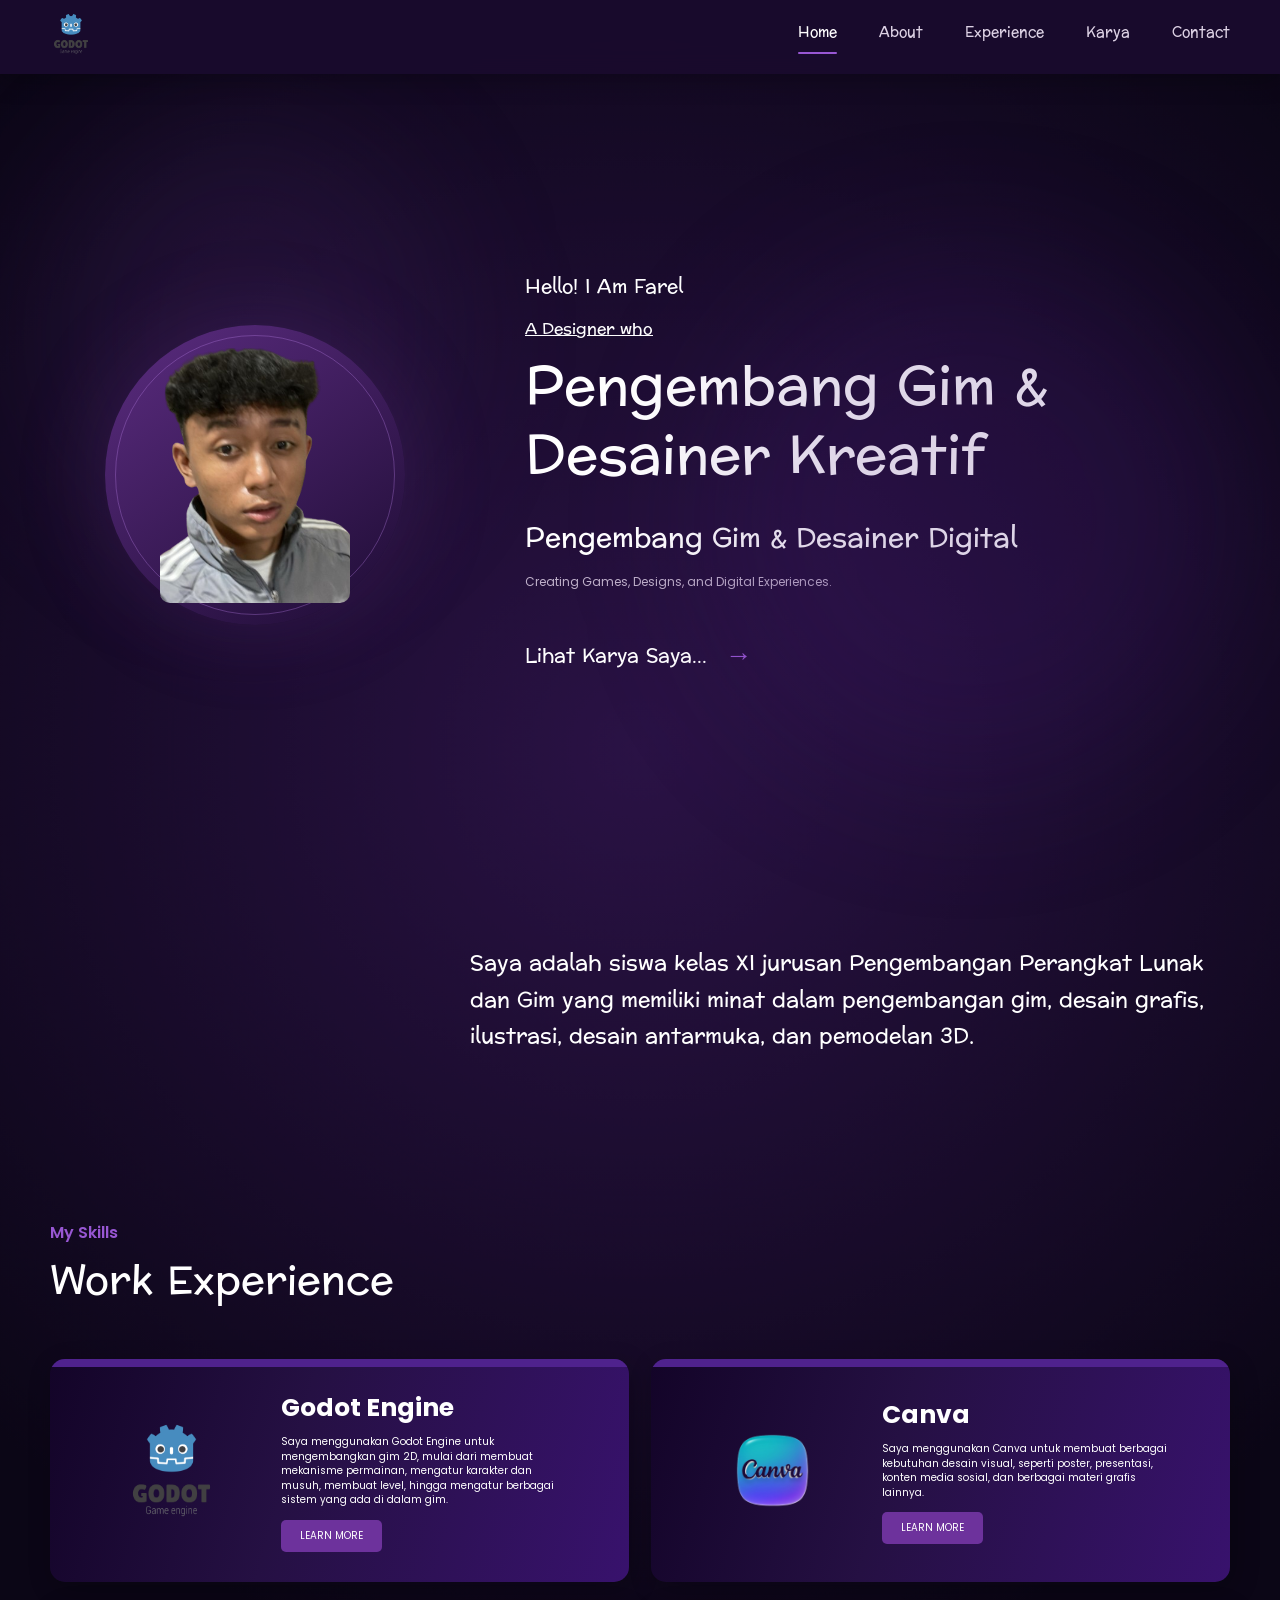
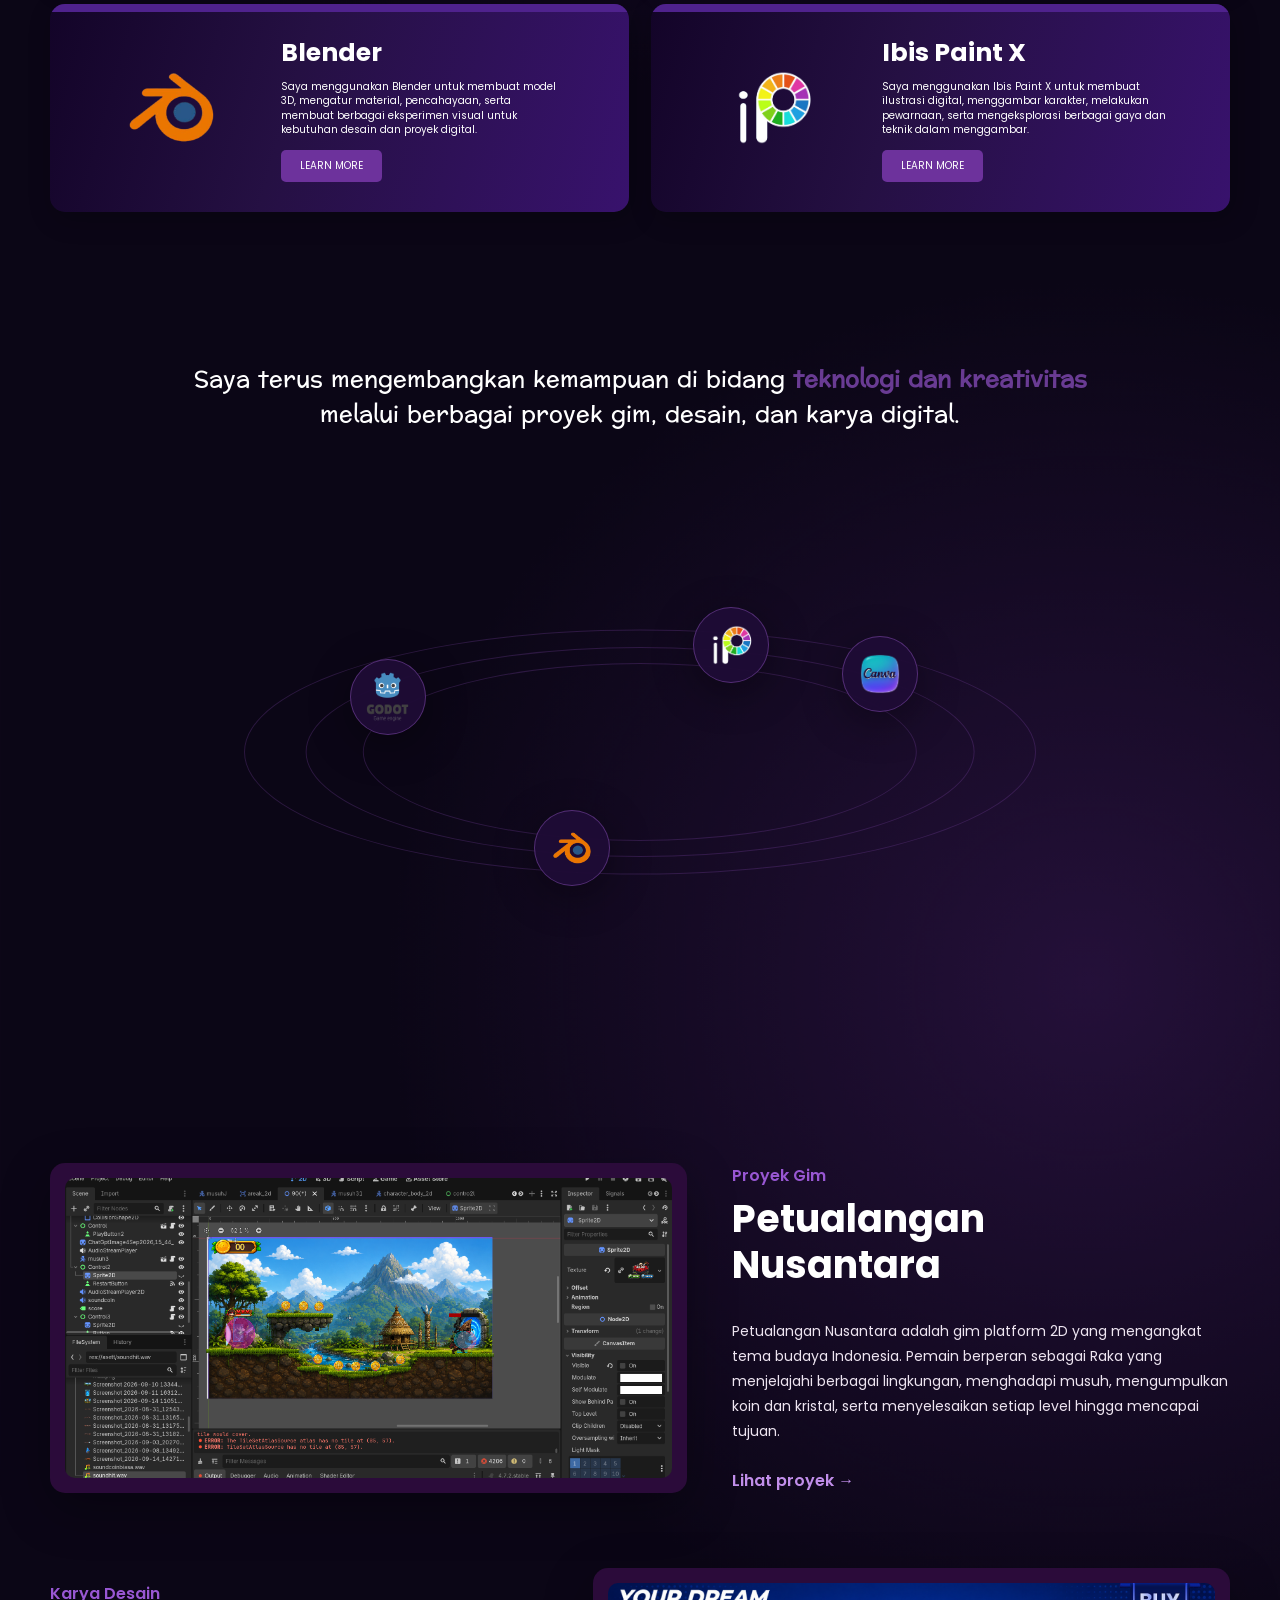
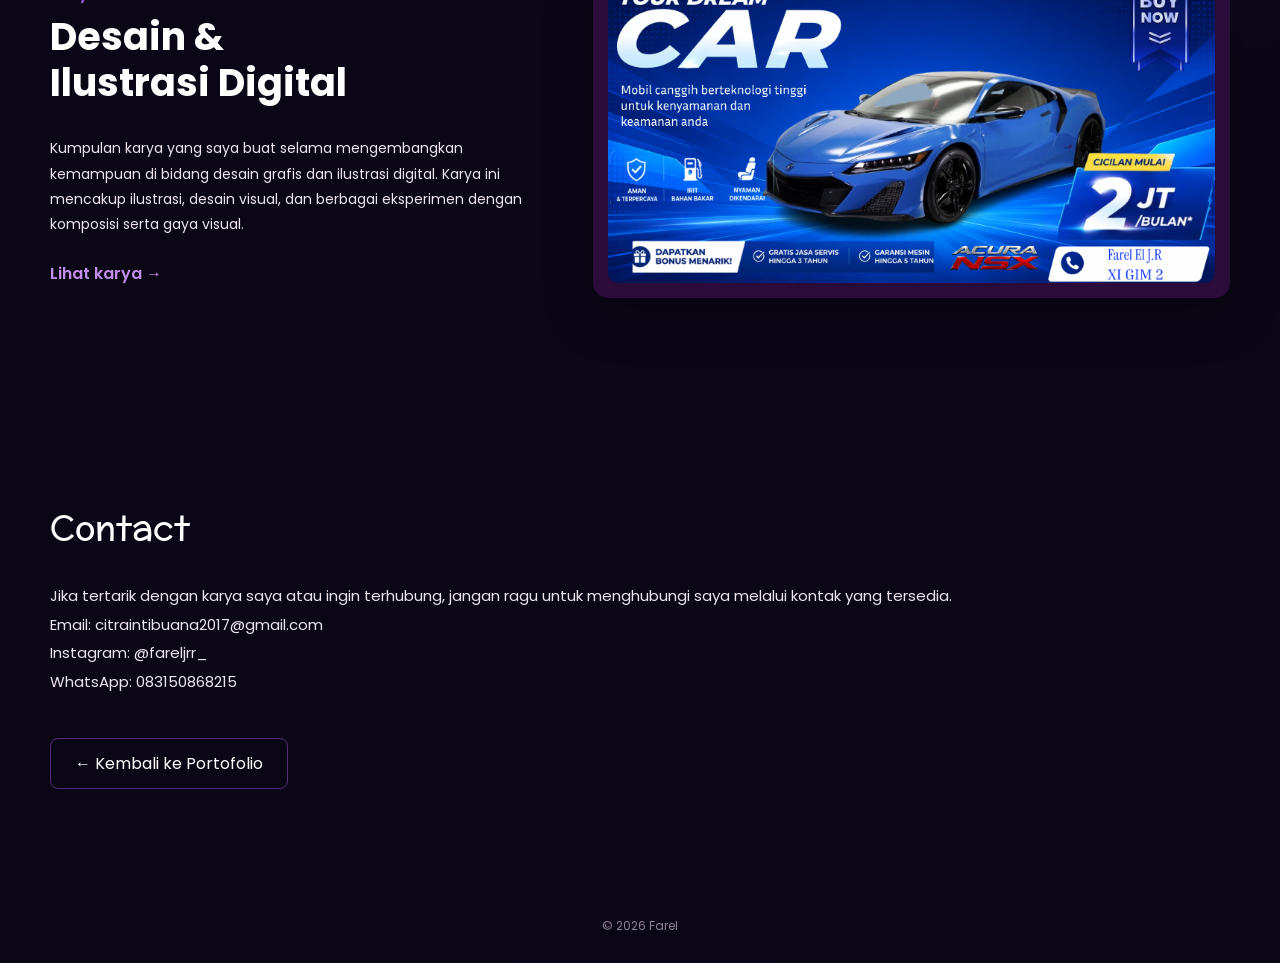
==== commit f5c57060: "Update index.html" ====
--- a/index.html
+++ b/index.html
@@ -87,7 +87,7 @@
      ABOUT
 ========================= -->
 
-<section id="about" class="about section">
+<section id="about" class="about section reveal">
 
     <p>
         Saya adalah siswa kelas XI jurusan Pengembangan Perangkat Lunak dan Gim
@@ -102,7 +102,7 @@
      EXPERIENCE
 ========================= -->
 
-<section id="experience" class="experience section">
+<section id="experience" class="experience section reveal">
 
     <div class="section-heading">
 
@@ -120,7 +120,7 @@
 
         <!-- GODOT -->
 
-        <article class="experience-card">
+       <article class="experience-card reveal reveal-delay-1">
 
             <div class="card-logo">
 
@@ -156,7 +156,7 @@
 
         <!-- CANVA -->
 
-        <article class="experience-card">
+        <article class="experience-card reveal reveal-delay-2">
 
             <div class="card-logo">
 
@@ -191,7 +191,7 @@
 
         <!-- BLENDER -->
 
-        <article class="experience-card">
+        <article class="experience-card reveal reveal-delay-3">
 
             <div class="card-logo">
 
@@ -226,7 +226,7 @@
 
         <!-- IBIS PAINT -->
 
-        <article class="experience-card">
+        <article class="experience-card reveal reveal-delay-4">
 
             <div class="card-logo">
 
@@ -267,7 +267,7 @@
      SKILLS
 ========================= -->
 
-<section class="skills section">
+<section class="skills section reveal">
 
     <div class="skills-copy">
 
@@ -334,12 +334,12 @@
      KARYA
 ========================= -->
 
-<section id="karya" class="karya section">
+<section id="karya" class="karya section reveal">
 
 
     <!-- PETUALANGAN NUSANTARA -->
 
-    <article class="work-card">
+    <article class="work-card reveal reveal-delay-1">
 
         <div class="work-image">
 
@@ -382,7 +382,7 @@
 
     <!-- DESAIN -->
 
-    <article class="work-card reverse">
+    <article class="work-card reverse reveal reveal-delay-2">
 
         <div class="work-image">
 
@@ -428,7 +428,7 @@
      CONTACT
 ========================= -->
 
-<section id="contact" class="contact section">
+<section id="contact" class="contact section reveal">
 
     <h2>
         Contact
--- a/style.css
+++ b/style.css
@@ -1 +1,964 @@
-*{box-sizing:border-box;margin:0;padding:0}html{scroll-behavior:smooth;background:#0b0616}body{overflow-x:hidden;background:radial-gradient(circle at 50% 18%,#2a1245 0,transparent 27%),radial-gradient(circle at 85% 62%,#241039 0,transparent 25%),#0b0616;color:#fff;font-family:Poppins,sans-serif}a{color:inherit;text-decoration:none}:root{--w:1180px;--purple:#9857d3;--deep:#1a0b2e}.section{width:min(var(--w),calc(100% - 56px));margin:auto}.site-header{position:fixed;z-index:10;top:0;left:0;right:0;height:74px;padding:0 max(28px,calc((100vw - var(--w))/2));display:flex;align-items:center;justify-content:space-between;background:rgba(26,11,46,.95);box-shadow:0 6px 22px rgba(0,0,0,.25);backdrop-filter:blur(12px)}.brand img{width:42px;height:46px;object-fit:contain}.nav{display:flex;gap:42px}.nav-link{font-family:Preahvihear;color:#ddd2e5;font-size:14px}.nav-link.active,.nav-link:hover{color:#fff}.nav-link.active:after{content:"";display:block;height:2px;background:var(--purple);border-radius:5px;margin-top:7px}.hero{min-height:850px;padding-top:100px;display:grid;grid-template-columns:390px 1fr;align-items:center;gap:85px;position:relative}.glow{position:absolute;border-radius:50%;filter:blur(70px);pointer-events:none}.glow-a{width:390px;height:430px;left:0;top:120px;background:#693b9325}.glow-b{width:520px;height:520px;right:0;top:260px;background:#4b1f8030}.hero-photo{width:300px;height:300px;margin-left:55px;display:grid;place-items:center;position:relative}.photo-ring{position:absolute;inset:0;border-radius:50%;background:linear-gradient(145deg,#5b2c80,#1e0c34);box-shadow:0 0 90px #733a993d}.photo-ring:after{content:"";position:absolute;inset:10px;border:1px solid #b47de159;border-radius:50%}.hero-photo img{position:relative;z-index:1;width:190px;height:255px;object-fit:cover;border-radius:10px}.hello,.designer-line,.hero h1,.hero-subtitle,.hero-cta,.about p,.section-heading h2,.contact h2{font-family:Preahvihear}.hello{font-size:19px}.designer-line{display:inline-block;font-size:16px;text-decoration:underline;margin:10px 0}.hero h1{font-size:clamp(40px,4.2vw,58px);font-weight:400;line-height:1.28}.hero-subtitle{font-size:27px;margin-top:24px}.hero-note{font-size:12px;color:#bfb0ca;margin-top:10px}.hero-cta{display:inline-flex;gap:18px;margin-top:40px;font-size:19px}.hero-cta b{color:var(--purple);font-size:27px}.about{min-height:300px;display:flex;justify-content:flex-end;align-items:center}.about p{max-width:760px;font-size:21px;line-height:1.75}.experience{padding:70px 0}.section-heading{margin-bottom:42px}.section-heading span{color:var(--purple);font-weight:600}.section-heading h2{font-size:40px;font-weight:400}.experience-grid{display:grid;grid-template-columns:1fr 1fr;gap:22px}.experience-card{min-height:194px;display:grid;grid-template-columns:175px 1fr;gap:22px;align-items:center;padding:30px 34px;border-radius:15px;background:linear-gradient(106deg,#130428,#251043 42%,#38126d);box-shadow:4px 7px 26px #0000003d;position:relative;overflow:hidden}.experience-card:before{content:"";position:absolute;top:0;left:0;right:0;height:8px;background:#4f228d}.card-logo{height:125px;display:grid;place-items:center}.card-logo img{max-width:125px;max-height:105px;object-fit:contain}.experience-card h3{font-size:25px;margin-bottom:8px}.experience-card p{font-size:10px;line-height:1.45;max-width:285px}.experience-card a{display:inline-block;margin-top:12px;padding:8px 19px;border-radius:5px;background:#6d329c;font-size:10px}.skills{min-height:800px;padding:80px 0;overflow:hidden}.skills-copy{text-align:center;font-family:Preahvihear;font-size:23px;line-height:1.55}.skills-copy strong{color:#693b93}.skills-orbit{height:580px;max-width:880px;margin:auto;position:relative}.orbit{position:absolute;left:50%;top:55%;transform:translate(-50%,-50%);border:1px solid #8249ae45;border-radius:50%}.o1{width:90%;height:245px}.o2{width:76%;height:210px}.o3{width:63%;height:178px}.bubble{position:absolute;width:76px;height:76px;display:grid;place-items:center;border-radius:50%;background:#1f0c36f5;border:1px solid #9d5dcf6b;box-shadow:0 10px 40px #00000059}.bubble img{max-width:56px;max-height:56px;object-fit:contain}.b1{left:17%;top:39%}.b2{left:73%;top:35%}.b3{left:38%;top:65%}.b4{left:56%;top:30%}.karya{padding:70px 0 120px;display:grid;gap:75px}.work-card{display:grid;grid-template-columns:1.05fr .82fr;gap:45px;align-items:center}.work-card.reverse{grid-template-columns:.82fr 1.05fr}.work-card.reverse .work-image{order:2}.work-image{padding:15px;background:#2b0b3a;border-radius:15px;box-shadow:0 16px 50px #0000004d}.work-image img{display:block;width:100%;height:300px;object-fit:cover;border-radius:10px}.work-text span{color:var(--purple);font-weight:600}.work-text h2{font-size:38px;line-height:1.22;margin:8px 0 30px}.work-text p{font-size:14px;line-height:1.8;color:#eee5f1}.work-text>a{display:inline-block;color:#c18eea;font-weight:600;margin-top:24px}.contact{padding:80px 0 100px;min-height:450px}.contact h2{font-size:34px;font-weight:400;margin-bottom:22px}.contact p,.contacts{font-size:15px;line-height:1.9;color:#eee5f1}.contacts{display:grid}.contacts a:hover{color:#c18eea}.back{display:inline-block;margin-top:42px;padding:12px 24px;border:1px solid #9857d380;border-radius:8px}footer{text-align:center;padding:28px;color:#8f7f9a;font-size:12px}@media(max-width:900px){.nav{gap:20px}.hero{grid-template-columns:1fr;text-align:center;min-height:900px;gap:25px}.hero-photo{margin:auto}.experience-grid{grid-template-columns:1fr}.work-card,.work-card.reverse{grid-template-columns:1fr}.work-card.reverse .work-image{order:0}}@media(max-width:620px){.site-header{height:64px;padding:0 16px}.brand img{width:34px;height:38px}.nav{gap:11px}.nav-link{font-size:10px}.section{width:calc(100% - 32px)}.hero{padding-top:90px;min-height:790px}.hero-photo{width:230px;height:230px}.hero-photo img{width:145px;height:195px}.hero h1{font-size:34px}.hero-subtitle{font-size:20px}.about p{font-size:16px}.section-heading h2{font-size:32px}.experience-card{grid-template-columns:1fr;text-align:center}.experience-card p{margin:auto}.skills{min-height:650px}.skills-copy{font-size:17px}.skills-orbit{height:450px}.work-image img{height:220px}.work-text h2{font-size:30px}}
+/* =========================================================
+   RESET & GLOBAL
+   ========================================================= */
+
+* {
+    box-sizing: border-box;
+    margin: 0;
+    padding: 0;
+}
+
+html {
+    scroll-behavior: smooth;
+    background: #0b0616;
+}
+
+body {
+    overflow-x: hidden;
+    background:
+        radial-gradient(circle at 50% 18%, #2a1245 0, transparent 27%),
+        radial-gradient(circle at 85% 62%, #241039 0, transparent 25%),
+        #0b0616;
+    color: #fff;
+    font-family: Poppins, sans-serif;
+}
+
+a {
+    color: inherit;
+    text-decoration: none;
+}
+
+:root {
+    --w: 1180px;
+    --purple: #9857d3;
+    --deep: #1a0b2e;
+}
+
+
+/* =========================================================
+   SECTION
+   ========================================================= */
+
+.section {
+    width: min(var(--w), calc(100% - 56px));
+    margin: auto;
+}
+
+
+/* =========================================================
+   HEADER / NAVIGATION
+   ========================================================= */
+
+.site-header {
+    position: fixed;
+    z-index: 10;
+    top: 0;
+    left: 0;
+    right: 0;
+
+    height: 74px;
+    padding: 0 max(28px, calc((100vw - var(--w)) / 2));
+
+    display: flex;
+    align-items: center;
+    justify-content: space-between;
+
+    background: rgba(26, 11, 46, 0.95);
+    box-shadow: 0 6px 22px rgba(0, 0, 0, 0.25);
+
+    backdrop-filter: blur(12px);
+}
+
+.brand img {
+    width: 42px;
+    height: 46px;
+    object-fit: contain;
+
+    transition:
+        transform 0.3s ease,
+        filter 0.3s ease;
+}
+
+.brand:hover img {
+    transform: scale(1.08);
+    filter: drop-shadow(0 0 10px rgba(152, 87, 211, 0.6));
+}
+
+.nav {
+    display: flex;
+    gap: 42px;
+}
+
+.nav-link {
+    position: relative;
+
+    font-family: Preahvihear;
+    color: #ddd2e5;
+    font-size: 14px;
+
+    transition:
+        color 0.25s ease,
+        transform 0.25s ease;
+}
+
+.nav-link:hover {
+    color: #fff;
+    transform: translateY(-2px);
+}
+
+.nav-link.active {
+    color: #fff;
+}
+
+.nav-link.active::after {
+    content: "";
+
+    display: block;
+
+    height: 2px;
+    margin-top: 7px;
+
+    background: var(--purple);
+    border-radius: 5px;
+}
+
+
+/* =========================================================
+   HERO
+   ========================================================= */
+
+.hero {
+    min-height: 850px;
+    padding-top: 100px;
+
+    display: grid;
+    grid-template-columns: 390px 1fr;
+    align-items: center;
+    gap: 85px;
+
+    position: relative;
+}
+
+.glow {
+    position: absolute;
+    border-radius: 50%;
+    filter: blur(70px);
+    pointer-events: none;
+}
+
+.glow-a {
+    width: 390px;
+    height: 430px;
+
+    left: 0;
+    top: 120px;
+
+    background: #693b9325;
+}
+
+.glow-b {
+    width: 520px;
+    height: 520px;
+
+    right: 0;
+    top: 260px;
+
+    background: #4b1f8030;
+}
+
+.hero-photo {
+    width: 300px;
+    height: 300px;
+
+    margin-left: 55px;
+
+    display: grid;
+    place-items: center;
+
+    position: relative;
+}
+
+.photo-ring {
+    position: absolute;
+    inset: 0;
+
+    border-radius: 50%;
+
+    background: linear-gradient(
+        145deg,
+        #5b2c80,
+        #1e0c34
+    );
+
+    box-shadow: 0 0 90px #733a993d;
+
+    transition:
+        transform 0.5s ease,
+        box-shadow 0.5s ease;
+}
+
+.hero-photo:hover .photo-ring {
+    transform: scale(1.04);
+    box-shadow: 0 0 110px rgba(115, 58, 153, 0.45);
+}
+
+.photo-ring::after {
+    content: "";
+
+    position: absolute;
+    inset: 10px;
+
+    border: 1px solid #b47de159;
+    border-radius: 50%;
+}
+
+.hero-photo img {
+    position: relative;
+    z-index: 1;
+
+    width: 190px;
+    height: 255px;
+
+    object-fit: cover;
+    border-radius: 10px;
+
+    transition:
+        transform 0.45s ease,
+        filter 0.45s ease;
+}
+
+.hero-photo:hover img {
+    transform: scale(1.04) translateY(-4px);
+    filter: drop-shadow(0 10px 20px rgba(0, 0, 0, 0.3));
+}
+
+
+/* =========================================================
+   HERO TEXT
+   ========================================================= */
+
+.hello,
+.designer-line,
+.hero h1,
+.hero-subtitle {
+    font-family: Preahvihear;
+}
+
+.hello {
+    font-size: 19px;
+}
+
+.designer-line {
+    display: inline-block;
+
+    font-size: 16px;
+    text-decoration: underline;
+
+    margin: 10px 0;
+}
+
+.hero h1 {
+    font-size: clamp(40px, 4.2vw, 58px);
+    font-weight: 400;
+    line-height: 1.28;
+}
+
+.hero-subtitle {
+    font-size: 27px;
+    margin-top: 24px;
+}
+
+.hero-note {
+    font-size: 12px;
+    color: #bfb0ca;
+    margin-top: 10px;
+}
+
+.hero-cta {
+    display: inline-flex;
+    align-items: center;
+    gap: 18px;
+
+    margin-top: 40px;
+
+    font-family: Preahvihear;
+    font-size: 19px;
+
+    transition:
+        transform 0.25s ease,
+        color 0.25s ease;
+}
+
+.hero-cta b {
+    color: var(--purple);
+    font-size: 27px;
+
+    transition: transform 0.25s ease;
+}
+
+.hero-cta:hover {
+    transform: translateX(5px);
+    color: #d7b3f5;
+}
+
+.hero-cta:hover b {
+    transform: translateX(6px);
+}
+
+
+/* =========================================================
+   ABOUT
+   ========================================================= */
+
+.about {
+    min-height: 300px;
+
+    display: flex;
+    justify-content: flex-end;
+    align-items: center;
+}
+
+.about p {
+    max-width: 760px;
+
+    font-family: Preahvihear;
+    font-size: 21px;
+    line-height: 1.75;
+}
+
+
+/* =========================================================
+   EXPERIENCE
+   ========================================================= */
+
+.experience {
+    padding: 70px 0;
+}
+
+.section-heading {
+    margin-bottom: 42px;
+}
+
+.section-heading span {
+    color: var(--purple);
+    font-weight: 600;
+}
+
+.section-heading h2 {
+    font-family: Preahvihear;
+    font-size: 40px;
+    font-weight: 400;
+}
+
+.experience-grid {
+    display: grid;
+    grid-template-columns: 1fr 1fr;
+    gap: 22px;
+}
+
+.experience-card {
+    min-height: 194px;
+
+    display: grid;
+    grid-template-columns: 175px 1fr;
+    gap: 22px;
+    align-items: center;
+
+    padding: 30px 34px;
+
+    border-radius: 15px;
+
+    background:
+        linear-gradient(
+            106deg,
+            #130428,
+            #251043 42%,
+            #38126d
+        );
+
+    box-shadow: 4px 7px 26px #0000003d;
+
+    position: relative;
+    overflow: hidden;
+
+    transition:
+        transform 0.3s ease,
+        box-shadow 0.3s ease,
+        border-color 0.3s ease;
+}
+
+.experience-card::before {
+    content: "";
+
+    position: absolute;
+    top: 0;
+    left: 0;
+    right: 0;
+
+    height: 8px;
+
+    background: #4f228d;
+
+    transition:
+        height 0.3s ease,
+        background 0.3s ease;
+}
+
+.experience-card:hover {
+    transform: translateY(-8px);
+
+    box-shadow:
+        0 15px 40px rgba(100, 30, 200, 0.25),
+        0 0 25px rgba(150, 60, 255, 0.12);
+}
+
+.experience-card:hover::before {
+    height: 10px;
+    background: #9857d3;
+}
+
+.card-logo {
+    height: 125px;
+
+    display: grid;
+    place-items: center;
+}
+
+.card-logo img {
+    max-width: 125px;
+    max-height: 105px;
+    object-fit: contain;
+
+    transition:
+        transform 0.35s ease,
+        filter 0.35s ease;
+}
+
+.experience-card:hover .card-logo img {
+    transform: scale(1.08) rotate(-3deg);
+
+    filter:
+        drop-shadow(
+            0 0 12px rgba(168, 85, 247, 0.5)
+        );
+}
+
+.experience-card h3 {
+    font-size: 25px;
+    margin-bottom: 8px;
+}
+
+.experience-card p {
+    max-width: 285px;
+
+    font-size: 10px;
+    line-height: 1.45;
+}
+
+.experience-card a {
+    display: inline-block;
+
+    margin-top: 12px;
+    padding: 8px 19px;
+
+    border-radius: 5px;
+
+    background: #6d329c;
+
+    font-size: 10px;
+
+    transition:
+        transform 0.25s ease,
+        box-shadow 0.25s ease,
+        background 0.25s ease;
+}
+
+.experience-card a:hover {
+    transform: translateY(-4px);
+
+    background: #8241b8;
+
+    box-shadow:
+        0 8px 25px rgba(150, 60, 255, 0.35);
+}
+
+
+/* =========================================================
+   SKILLS
+   ========================================================= */
+
+.skills {
+    min-height: 800px;
+    padding: 80px 0;
+
+    overflow: hidden;
+}
+
+.skills-copy {
+    text-align: center;
+
+    font-family: Preahvihear;
+    font-size: 23px;
+    line-height: 1.55;
+}
+
+.skills-copy strong {
+    color: #693b93;
+}
+
+.skills-orbit {
+    height: 580px;
+    max-width: 880px;
+
+    margin: auto;
+
+    position: relative;
+}
+
+.orbit {
+    position: absolute;
+
+    left: 50%;
+    top: 55%;
+
+    transform: translate(-50%, -50%);
+
+    border: 1px solid #8249ae45;
+    border-radius: 50%;
+}
+
+.o1 {
+    width: 90%;
+    height: 245px;
+}
+
+.o2 {
+    width: 76%;
+    height: 210px;
+}
+
+.o3 {
+    width: 63%;
+    height: 178px;
+}
+
+.bubble {
+    position: absolute;
+
+    width: 76px;
+    height: 76px;
+
+    display: grid;
+    place-items: center;
+
+    border-radius: 50%;
+
+    background: #1f0c36f5;
+
+    border: 1px solid #9d5dcf6b;
+
+    box-shadow: 0 10px 40px #00000059;
+
+    transition:
+        transform 0.3s ease,
+        box-shadow 0.3s ease,
+        border-color 0.3s ease;
+}
+
+.bubble:hover {
+    transform: scale(1.12);
+
+    border-color: #b779e5;
+
+    box-shadow:
+        0 0 25px rgba(168, 85, 247, 0.5),
+        0 10px 40px rgba(0, 0, 0, 0.35);
+}
+
+.bubble img {
+    max-width: 56px;
+    max-height: 56px;
+
+    object-fit: contain;
+
+    transition: transform 0.3s ease;
+}
+
+.bubble:hover img {
+    transform: scale(1.08);
+}
+
+.b1 {
+    left: 17%;
+    top: 39%;
+}
+
+.b2 {
+    left: 73%;
+    top: 35%;
+}
+
+.b3 {
+    left: 38%;
+    top: 65%;
+}
+
+.b4 {
+    left: 56%;
+    top: 30%;
+}
+
+
+/* =========================================================
+   KARYA
+   ========================================================= */
+
+.karya {
+    padding: 70px 0 120px;
+
+    display: grid;
+    gap: 75px;
+}
+
+.work-card {
+    display: grid;
+
+    grid-template-columns: 1.05fr 0.82fr;
+
+    gap: 45px;
+    align-items: center;
+
+    transition:
+        transform 0.3s ease;
+}
+
+.work-card:hover {
+    transform: translateY(-5px);
+}
+
+.work-card.reverse {
+    grid-template-columns: 0.82fr 1.05fr;
+}
+
+.work-card.reverse .work-image {
+    order: 2;
+}
+
+.work-image {
+    padding: 15px;
+
+    background: #2b0b3a;
+
+    border-radius: 15px;
+
+    box-shadow: 0 16px 50px #0000004d;
+
+    overflow: hidden;
+
+    transition:
+        transform 0.3s ease,
+        box-shadow 0.3s ease;
+}
+
+.work-card:hover .work-image {
+    transform: translateY(-3px);
+
+    box-shadow:
+        0 20px 55px rgba(80, 20, 130, 0.35);
+}
+
+.work-image img {
+    display: block;
+
+    width: 100%;
+    height: 300px;
+
+    object-fit: cover;
+
+    border-radius: 10px;
+
+    transition:
+        transform 0.45s ease;
+}
+
+.work-card:hover .work-image img {
+    transform: scale(1.05);
+}
+
+.work-text span {
+    color: var(--purple);
+    font-weight: 600;
+}
+
+.work-text h2 {
+    font-size: 38px;
+    line-height: 1.22;
+
+    margin: 8px 0 30px;
+}
+
+.work-text p {
+    font-size: 14px;
+    line-height: 1.8;
+    color: #eee5f1;
+}
+
+.work-text > a {
+    display: inline-block;
+
+    color: #c18eea;
+    font-weight: 600;
+
+    margin-top: 24px;
+
+    transition:
+        transform 0.25s ease,
+        color 0.25s ease;
+}
+
+.work-text > a:hover {
+    color: #e0c0fa;
+    transform: translateX(5px);
+}
+
+
+/* =========================================================
+   CONTACT
+   ========================================================= */
+
+.contact {
+    padding: 80px 0 100px;
+
+    min-height: 450px;
+}
+
+.contact h2 {
+    font-family: Preahvihear;
+
+    font-size: 34px;
+    font-weight: 400;
+
+    margin-bottom: 22px;
+}
+
+.contact p,
+.contacts {
+    font-size: 15px;
+    line-height: 1.9;
+    color: #eee5f1;
+}
+
+.contacts {
+    display: grid;
+}
+
+.contacts a {
+    transition:
+        color 0.25s ease,
+        transform 0.25s ease;
+}
+
+.contacts a:hover {
+    color: #c18eea;
+    transform: translateX(4px);
+}
+
+.back {
+    display: inline-block;
+
+    margin-top: 42px;
+    padding: 12px 24px;
+
+    border: 1px solid #9857d380;
+    border-radius: 8px;
+
+    transition:
+        transform 0.25s ease,
+        background 0.25s ease,
+        box-shadow 0.25s ease;
+}
+
+.back:hover {
+    transform: translateY(-4px);
+
+    background: #1d0a32;
+
+    box-shadow:
+        0 8px 25px rgba(150, 60, 255, 0.25);
+}
+
+
+/* =========================================================
+   FOOTER
+   ========================================================= */
+
+footer {
+    text-align: center;
+
+    padding: 28px;
+
+    color: #8f7f9a;
+    font-size: 12px;
+}
+
+
+/* =========================================================
+   RESPONSIVE — TABLET
+   ========================================================= */
+
+@media (max-width: 900px) {
+
+    .nav {
+        gap: 20px;
+    }
+
+    .hero {
+        grid-template-columns: 1fr;
+
+        text-align: center;
+
+        min-height: 900px;
+
+        gap: 25px;
+    }
+
+    .hero-photo {
+        margin: auto;
+    }
+
+    .experience-grid {
+        grid-template-columns: 1fr;
+    }
+
+    .work-card,
+    .work-card.reverse {
+        grid-template-columns: 1fr;
+    }
+
+    .work-card.reverse .work-image {
+        order: 0;
+    }
+}
+
+
+/* =========================================================
+   RESPONSIVE — MOBILE
+   ========================================================= */
+
+@media (max-width: 620px) {
+
+    .site-header {
+        height: 64px;
+        padding: 0 16px;
+    }
+
+    .brand img {
+        width: 34px;
+        height: 38px;
+    }
+
+    .nav {
+        gap: 11px;
+    }
+
+    .nav-link {
+        font-size: 10px;
+    }
+
+    .section {
+        width: calc(100% - 32px);
+    }
+
+    .hero {
+        padding-top: 90px;
+        min-height: 790px;
+    }
+
+    .hero-photo {
+        width: 230px;
+        height: 230px;
+    }
+
+    .hero-photo img {
+        width: 145px;
+        height: 195px;
+    }
+
+    .hero h1 {
+        font-size: 34px;
+    }
+
+    .hero-subtitle {
+        font-size: 20px;
+    }
+
+    .about p {
+        font-size: 16px;
+    }
+
+    .section-heading h2 {
+        font-size: 32px;
+    }
+
+    .experience-card {
+        grid-template-columns: 1fr;
+        text-align: center;
+    }
+
+    .experience-card p {
+        margin: auto;
+    }
+
+    .skills {
+        min-height: 650px;
+    }
+
+    .skills-copy {
+        font-size: 17px;
+    }
+
+    .skills-orbit {
+        height: 450px;
+    }
+
+    .work-image img {
+        height: 220px;
+    }
+/* =========================================================
+   SCROLL REVEAL ANIMATION
+   ========================================================= */
+
+.reveal {
+    opacity: 0;
+    transform: translateY(35px);
+    transition:
+        opacity 0.8s ease,
+        transform 0.8s ease;
+}
+
+.reveal.show {
+    opacity: 1;
+    transform: translateY(0);
+}
+
+
+/* Animasi card satu per satu */
+.reveal-delay-1 {
+    transition-delay: 0.1s;
+}
+
+.reveal-delay-2 {
+    transition-delay: 0.2s;
+}
+
+.reveal-delay-3 {
+    transition-delay: 0.3s;
+}
+
+.reveal-delay-4 {
+    transition-delay: 0.4s;
+}
+    .work-text h2 {
+        font-size: 30px;
+    }
+}
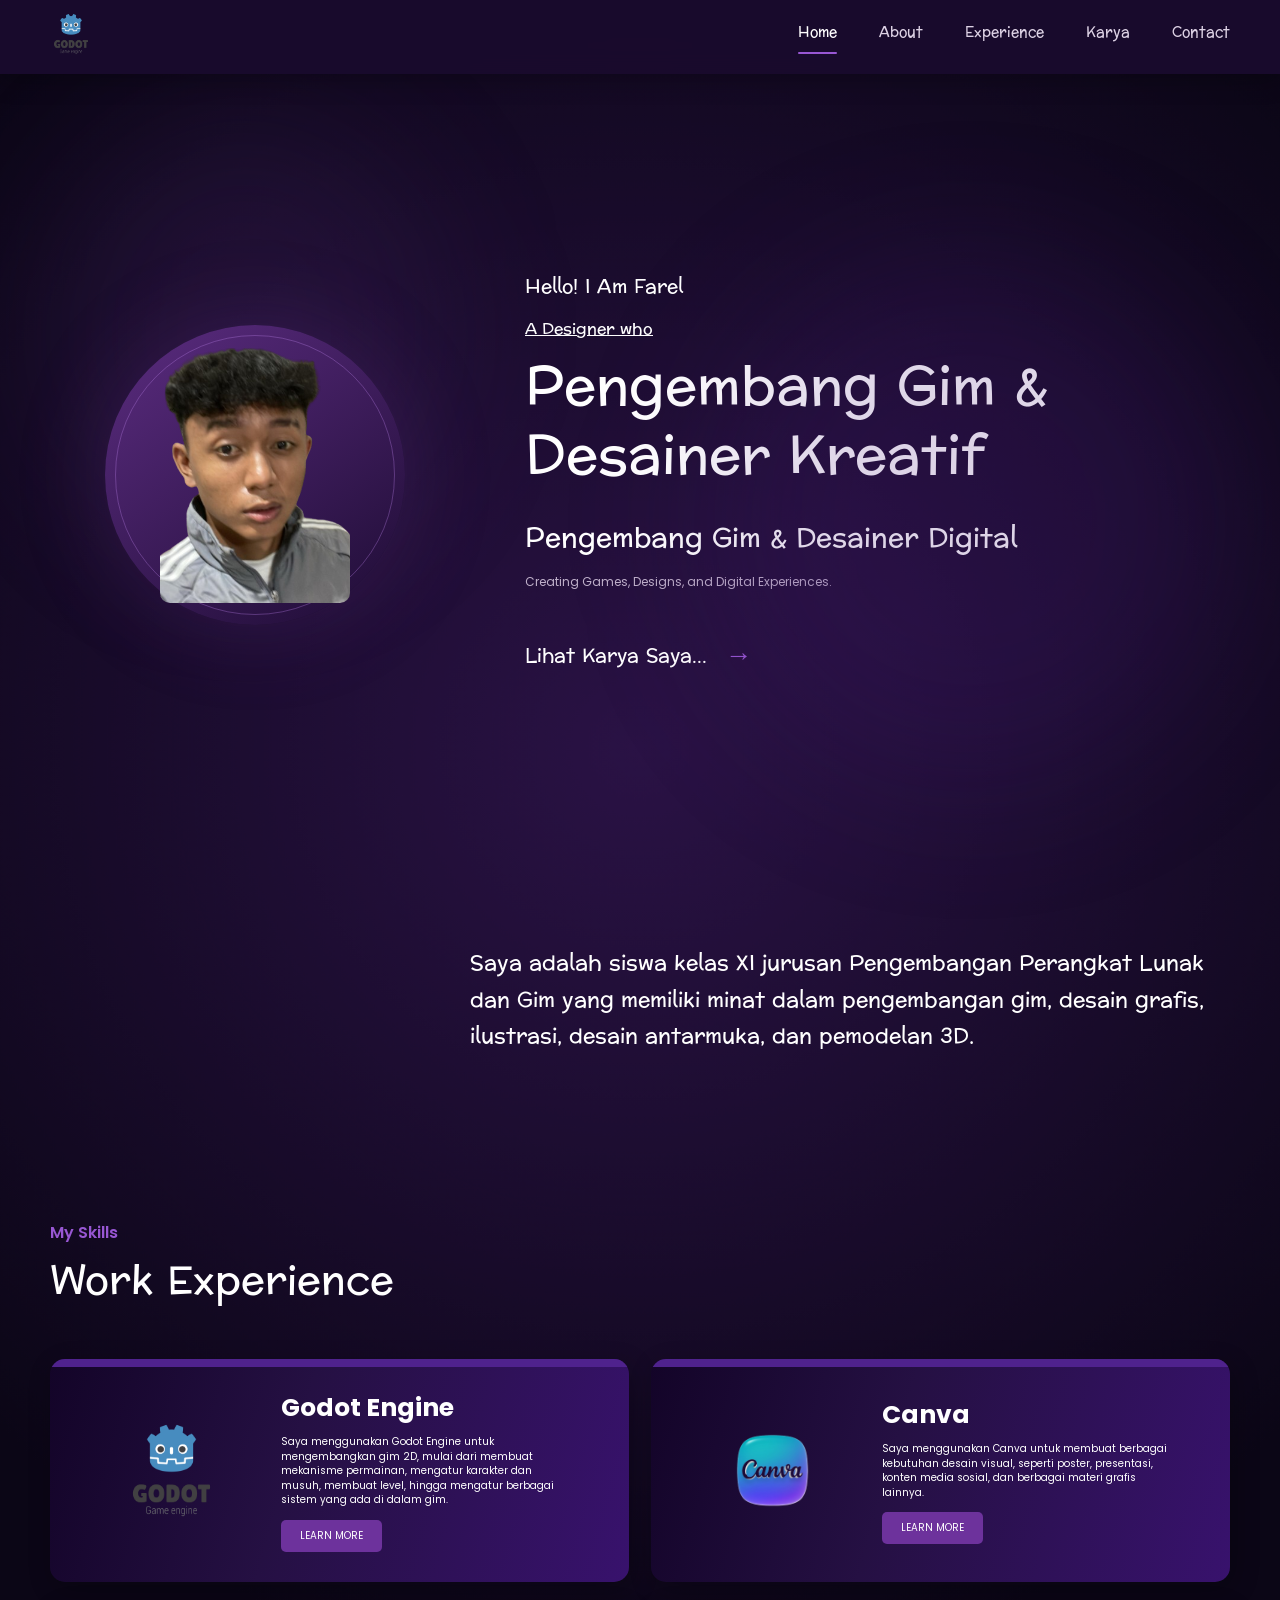
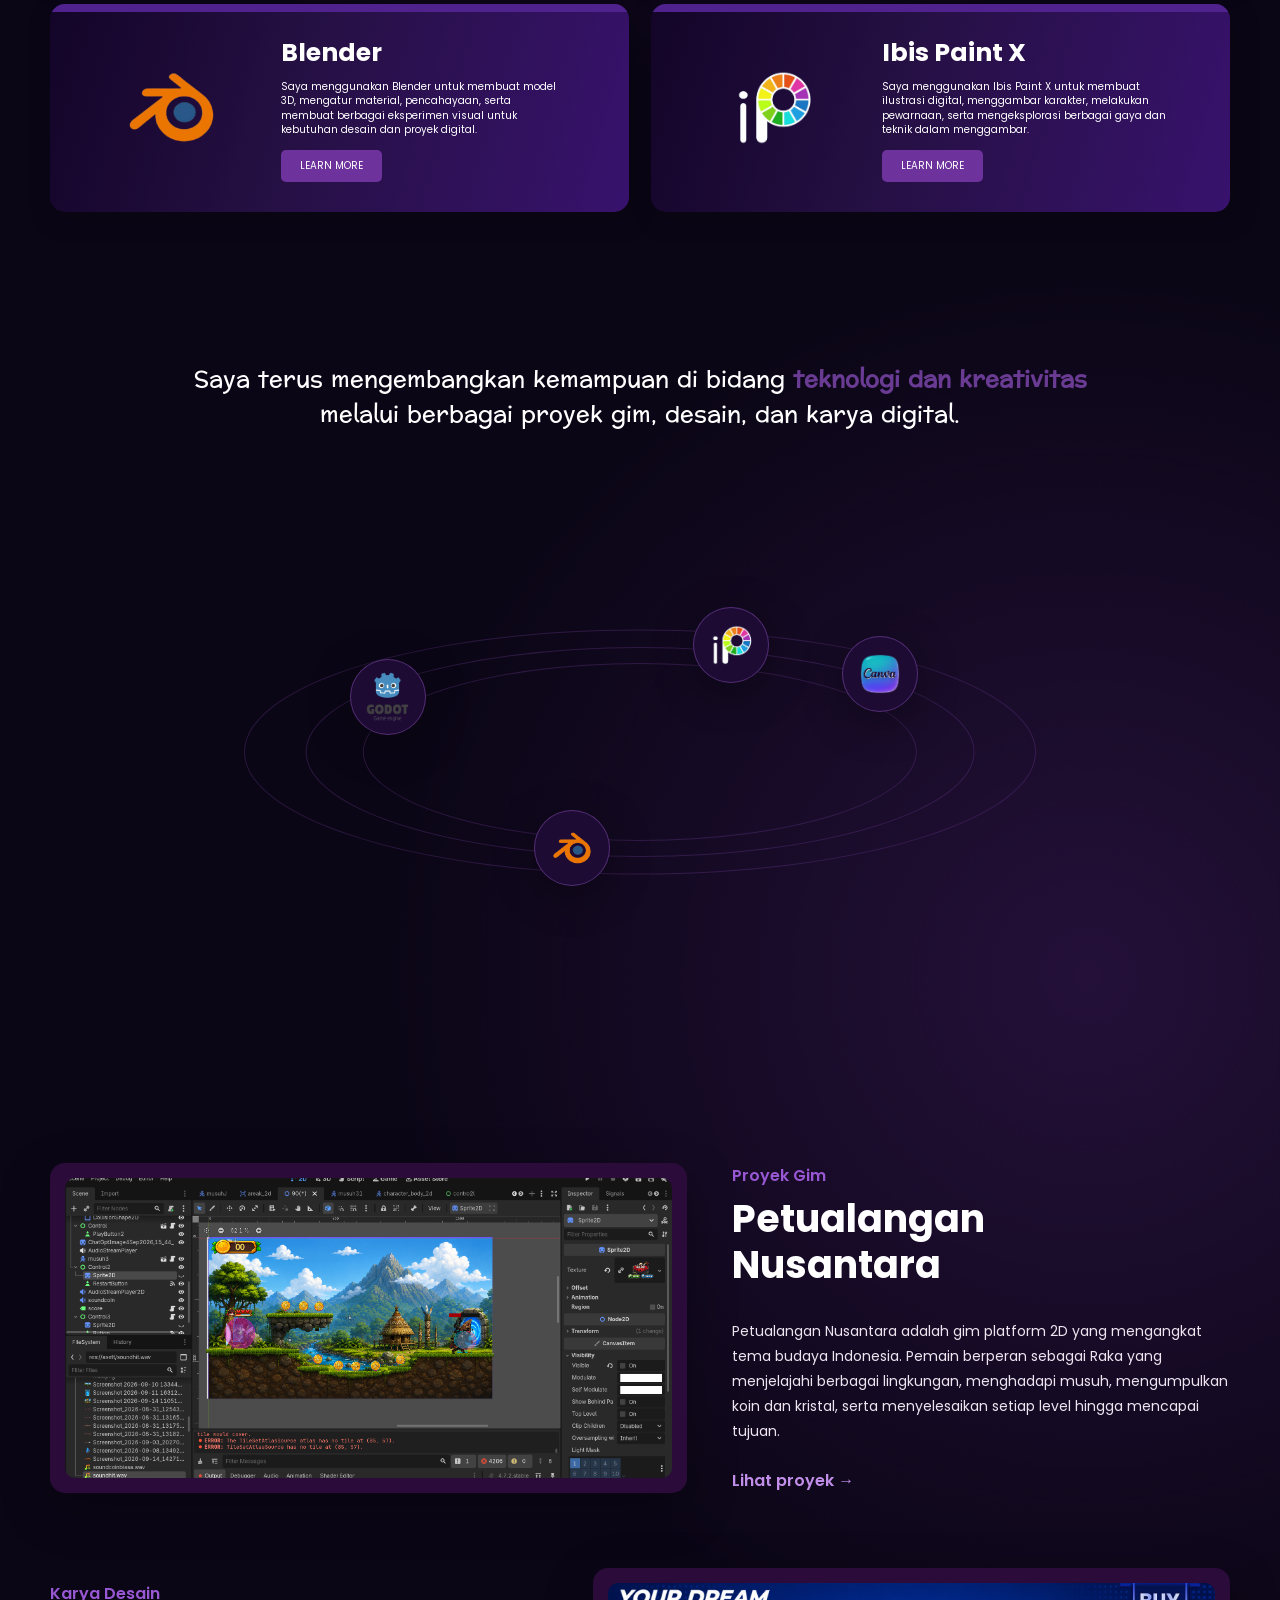
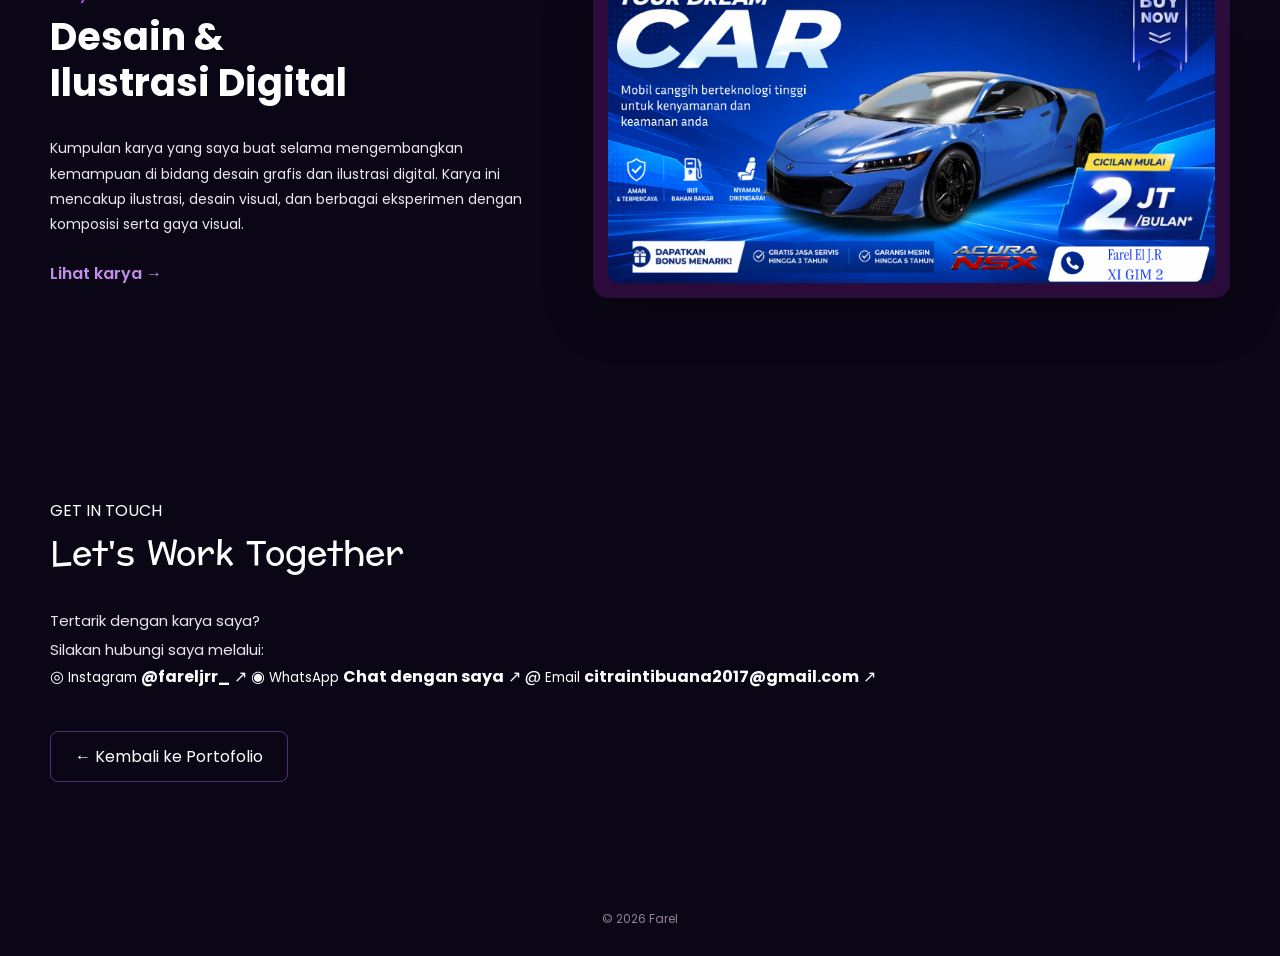
==== commit c91bdeb5: "Update index.html" ====
--- a/index.html
+++ b/index.html
@@ -429,46 +429,65 @@
 ========================= -->
 
 <section id="contact" class="contact section reveal">
-
-    <h2>
-        Contact
-    </h2>
-
-    <p>
-        Jika tertarik dengan karya saya atau ingin terhubung,
-        jangan ragu untuk menghubungi saya melalui kontak yang tersedia.
-    </p>
-
-
-    <div class="contacts">
-
-        <a href="mailto:citraintibuana2017@gmail.com">
-            Email: citraintibuana2017@gmail.com
-        </a>
-
-        <a
-            href="https://instagram.com/fareljrr_"
-            target="_blank"
-            rel="noopener noreferrer"
-        >
-            Instagram: @fareljrr_
-        </a>
-
-        <span>
-            WhatsApp: 083150868215
-        </span>
-
-    </div>
-
-
-    <a class="back" href="#home">
-        ← Kembali ke Portofolio
-    </a>
-
+    <div class="contact-wrapper">
+
+        <div class="contact-heading">
+            <span class="contact-label">GET IN TOUCH</span>
+            <h2>Let's Work Together</h2>
+            <p>
+                Tertarik dengan karya saya?<br>
+                Silakan hubungi saya melalui:
+            </p>
+        </div>
+
+        <div class="contact-buttons">
+
+            <a
+                href="https://instagram.com/fareljrr_"
+                target="_blank"
+                rel="noopener noreferrer"
+                class="contact-button instagram"
+            >
+                <span class="contact-icon">◎</span>
+                <span>
+                    <small>Instagram</small>
+                    <strong>@fareljrr_</strong>
+                </span>
+                <span class="contact-arrow">↗</span>
+            </a>
+
+            <a
+                href="https://wa.me/6283150868215"
+                target="_blank"
+                rel="noopener noreferrer"
+                class="contact-button whatsapp"
+            >
+                <span class="contact-icon">◉</span>
+                <span>
+                    <small>WhatsApp</small>
+                    <strong>Chat dengan saya</strong>
+                </span>
+                <span class="contact-arrow">↗</span>
+            </a>
+
+            <a
+                href="mailto:citraintibuana2017@gmail.com"
+                class="contact-button email"
+            >
+                <span class="contact-icon">@</span>
+                <span>
+                    <small>Email</small>
+                    <strong>citraintibuana2017@gmail.com</strong>
+                </span>
+                <span class="contact-arrow">↗</span>
+            </a>
+
+        </div>
+
+    </div>
+
+    <a class="back" href="#home">← Kembali ke Portofolio</a>
 </section>
-
-</main>
-
 
 <footer>
 
--- a/style.css
+++ b/style.css
@@ -962,3 +962,15 @@
         font-size: 30px;
     }
 }
+/* TEST SCROLL REVEAL */
+
+.reveal {
+    opacity: 0 !important;
+    transform: translateY(50px) !important;
+    transition: opacity 1s ease, transform 1s ease !important;
+}
+
+.reveal.show {
+    opacity: 1 !important;
+    transform: translateY(0) !important;
+}
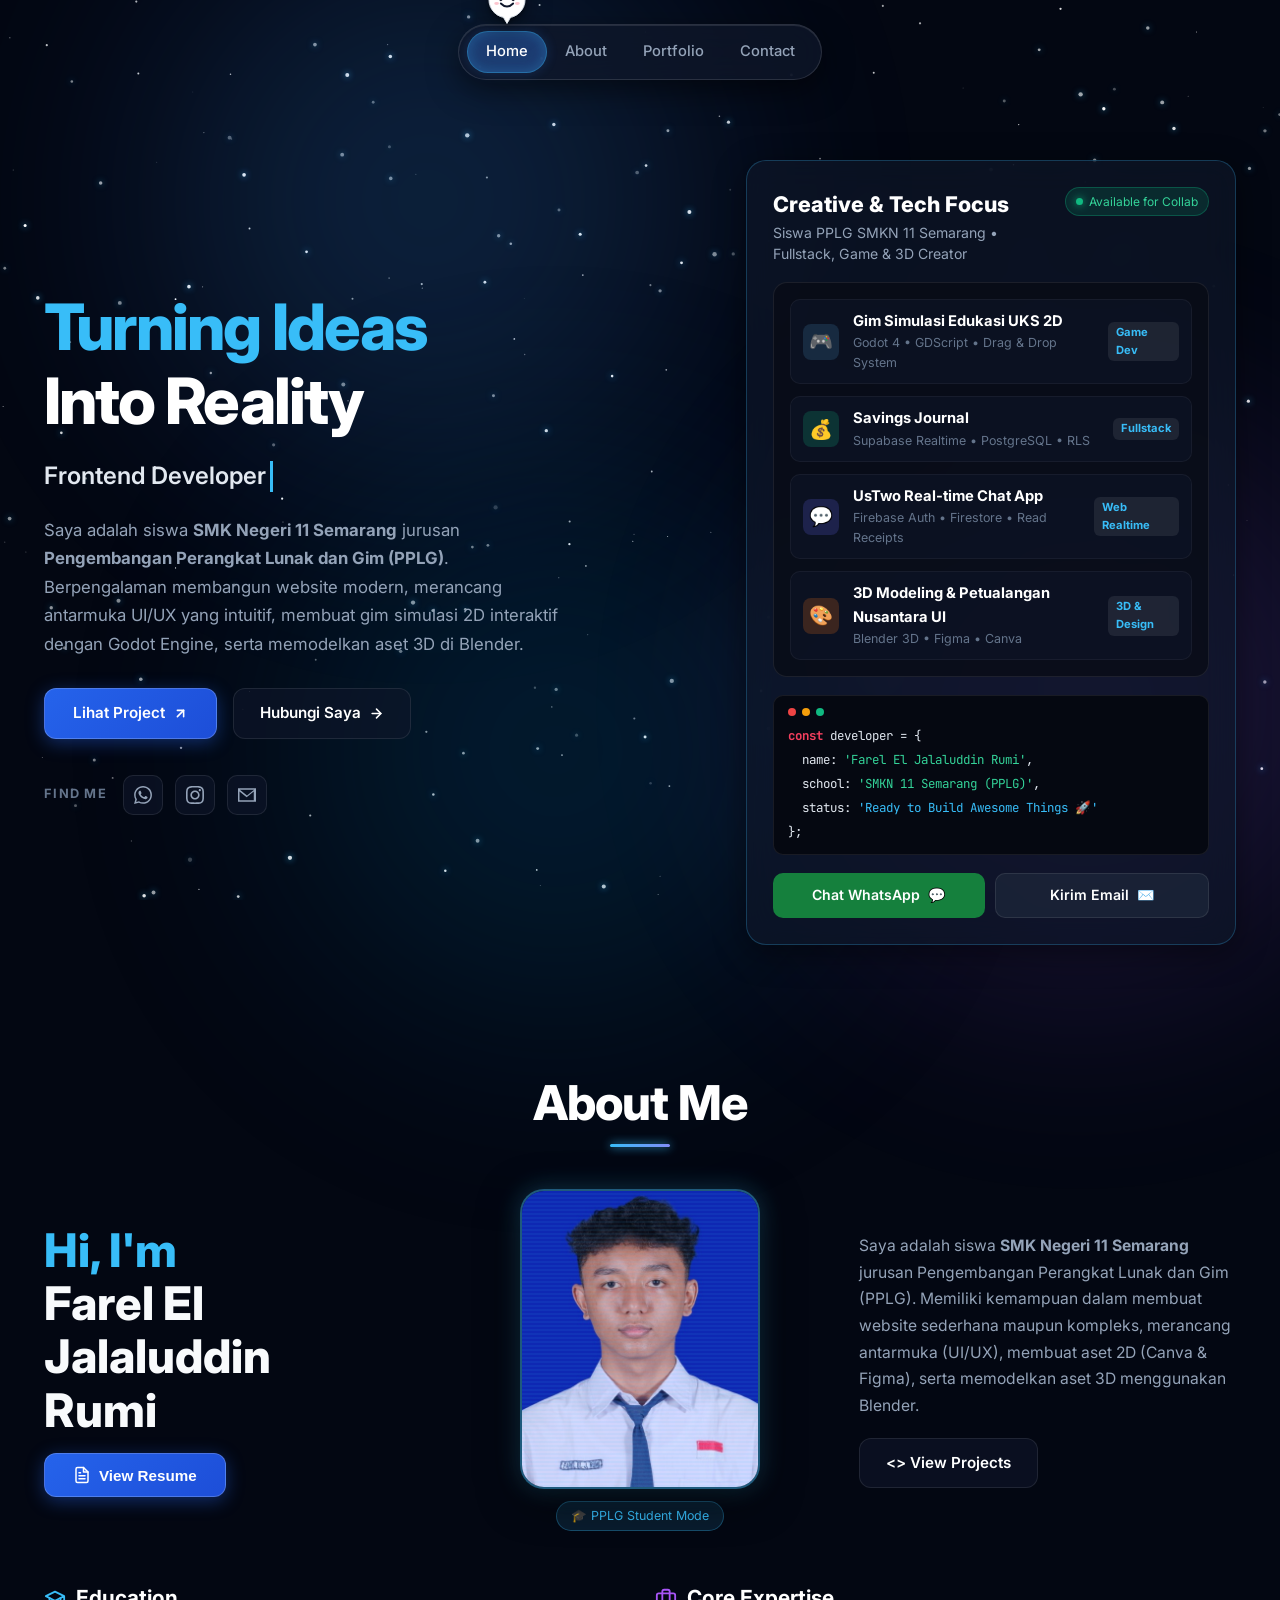
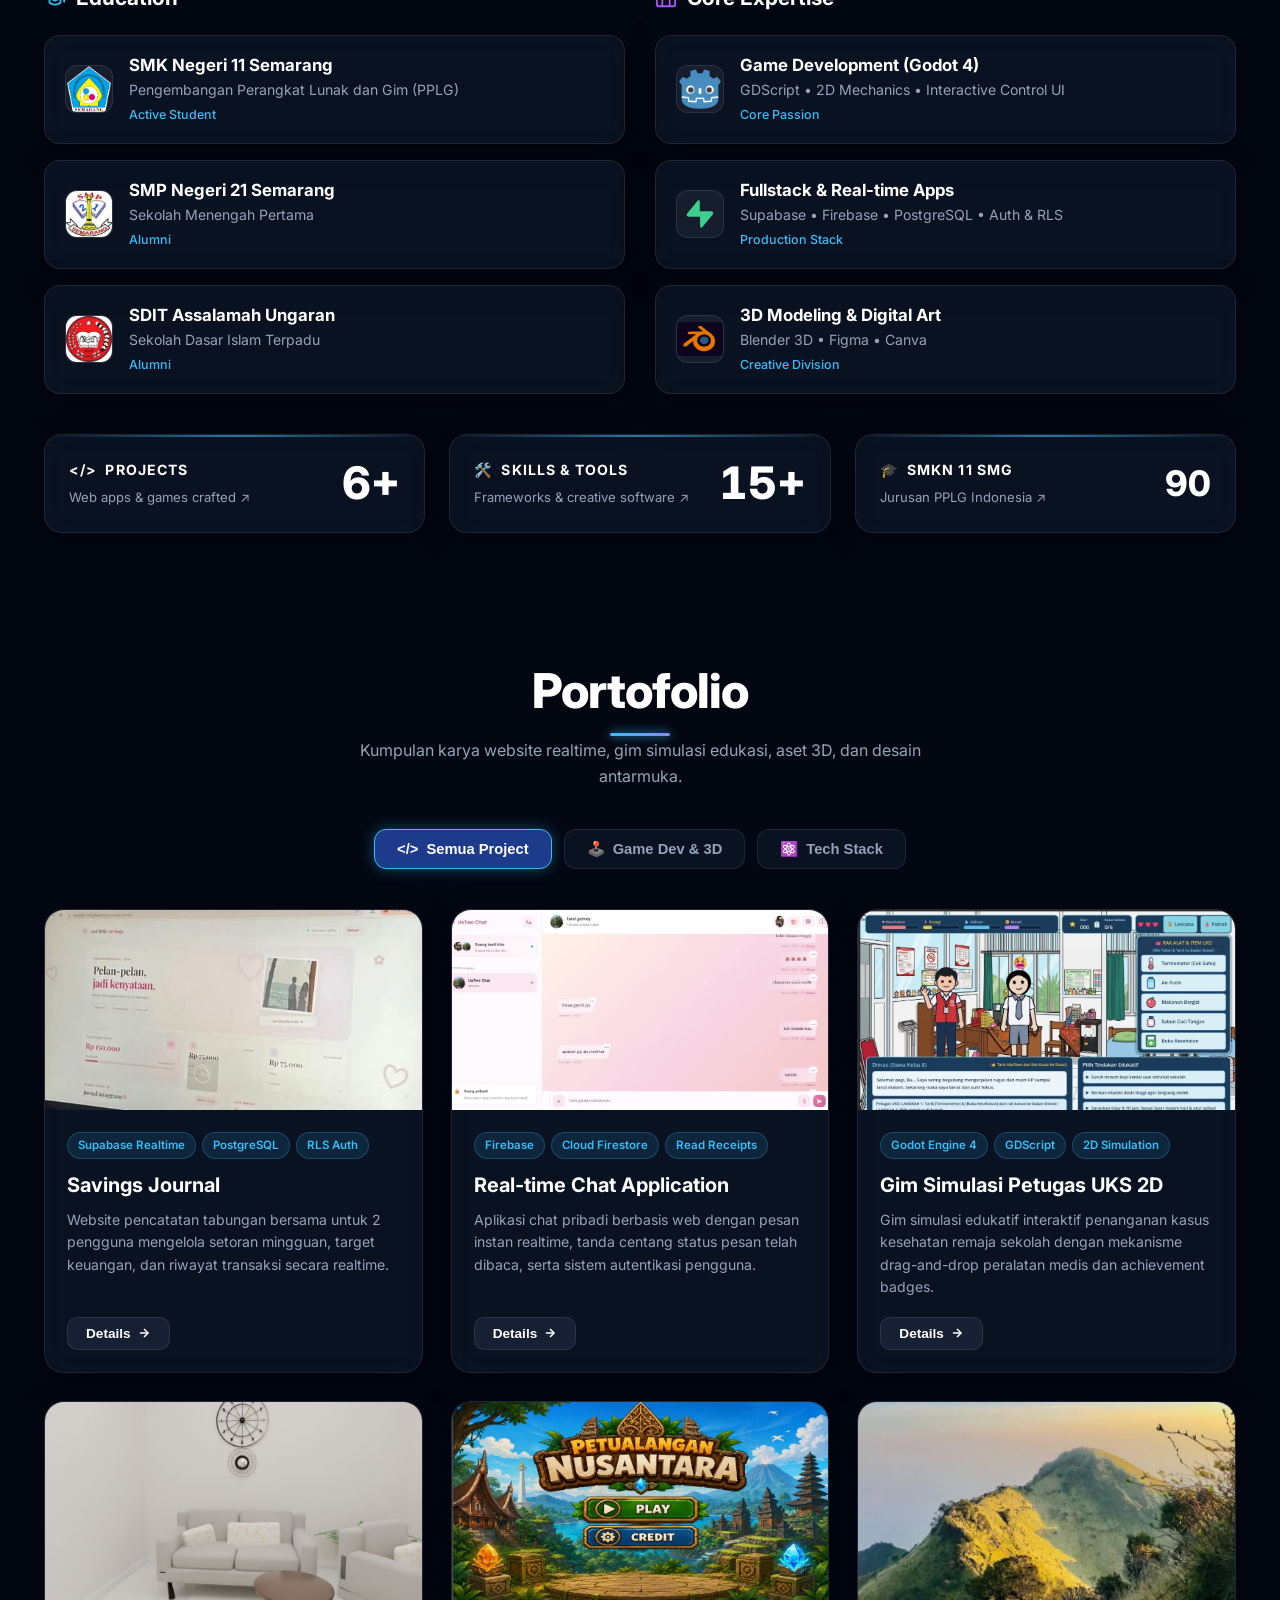
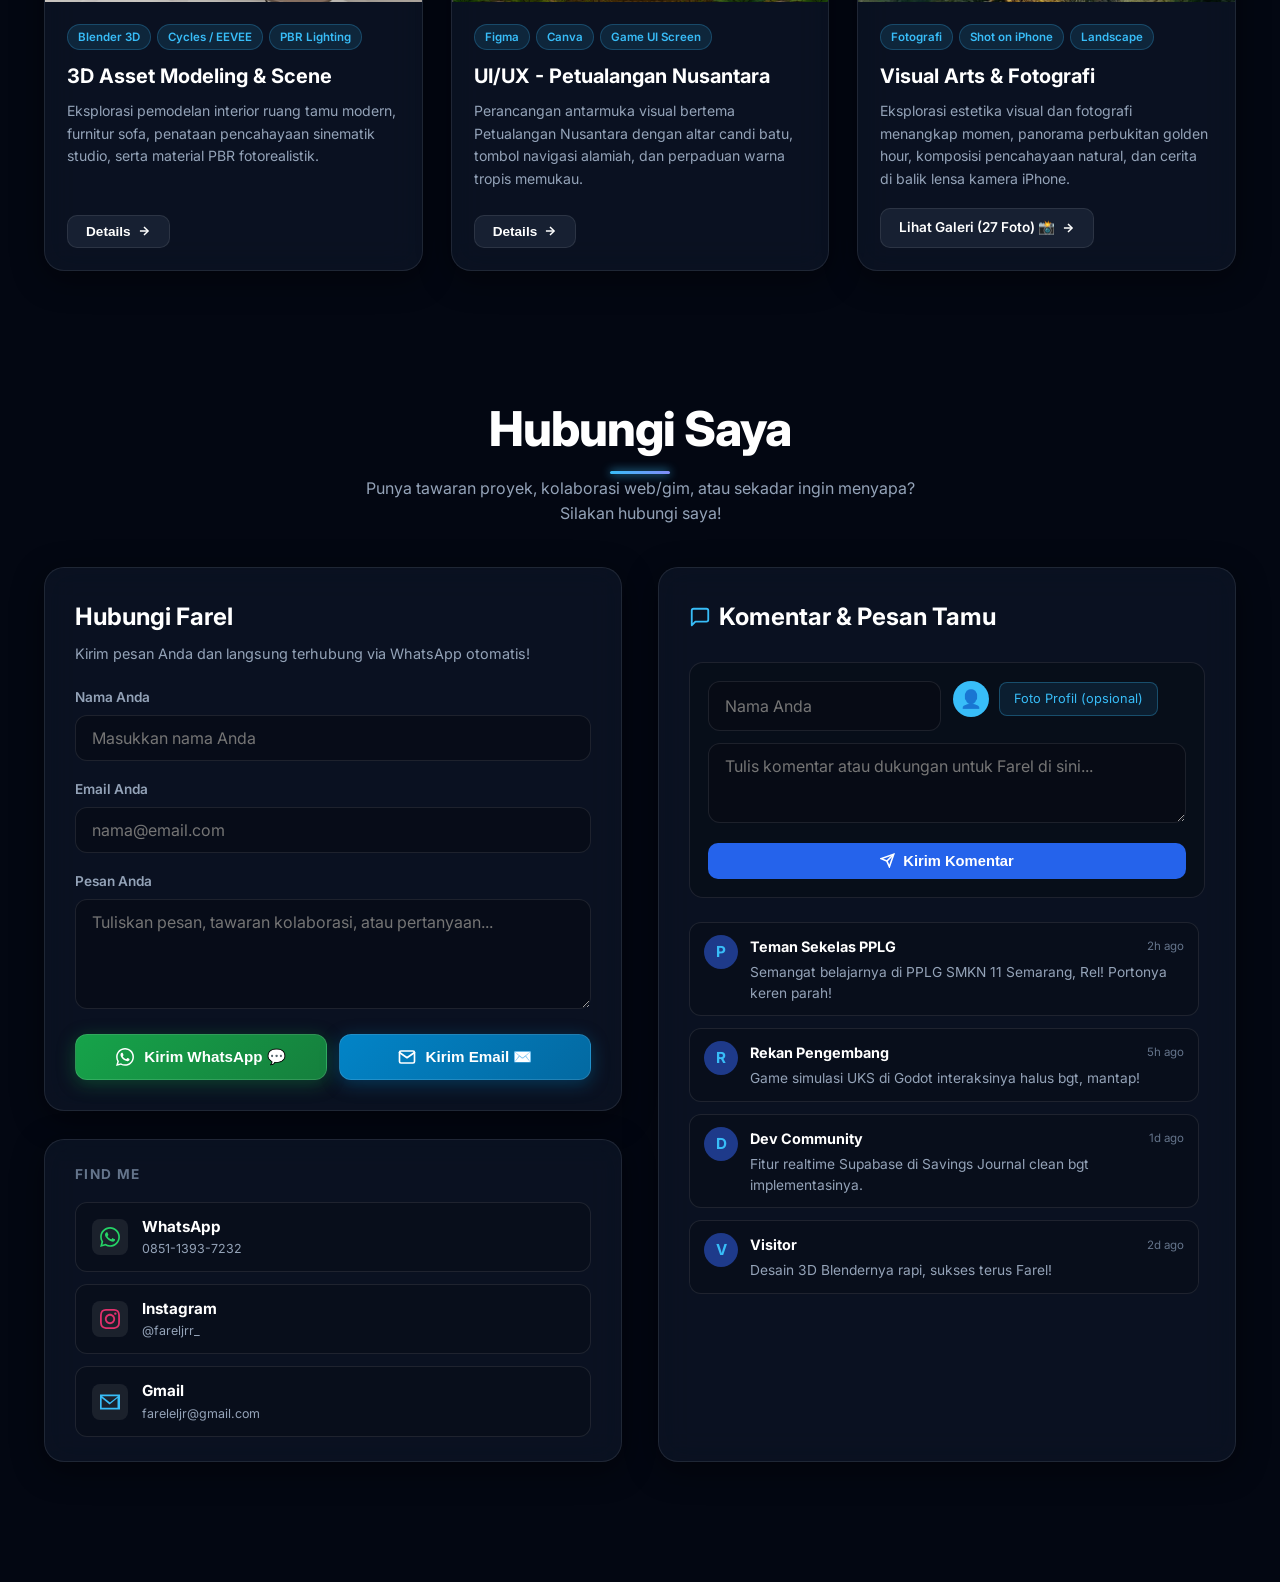
==== commit c7072fd1: "feat: complete cosmic space portfolio and photography gallery for Farel El Jalaluddin Rumi" ====
--- a/index.html
+++ b/index.html
@@ -1,502 +1,928 @@
 <!DOCTYPE html>
 <html lang="id">
 <head>
-<meta charset="UTF-8">
-<meta name="viewport" content="width=device-width, initial-scale=1.0">
-
-<title>Farel — Pengembang Gim & Desainer Digital</title>
-
-<link rel="preconnect" href="https://fonts.googleapis.com">
-<link rel="preconnect" href="https://fonts.gstatic.com" crossorigin>
-
-<link href="https://fonts.googleapis.com/css2?family=Poppins:wght@400;500;600;700&family=Preahvihear&display=swap" rel="stylesheet">
-
-<link rel="stylesheet" href="style.css">
+  <meta charset="UTF-8">
+  <meta name="viewport" content="width=device-width, initial-scale=1.0, maximum-scale=1.0, user-scalable=no, viewport-fit=cover">
+  <title>Farel El Jalaluddin Rumi | Portofolio</title>
+  
+  <!-- Favicon -->
+  <link rel="icon" type="image/svg+xml" href="assets/images/mascot.svg">
+  
+  <!-- Google Fonts: Inter & JetBrains Mono -->
+  <link rel="preconnect" href="https://fonts.googleapis.com">
+  <link rel="preconnect" href="https://fonts.gstatic.com" crossorigin>
+  <link href="https://fonts.googleapis.com/css2?family=Inter:wght@300;400;500;600;700;800&family=JetBrains+Mono:wght@400;600&display=swap" rel="stylesheet">
+  
+  <!-- Main Stylesheet -->
+  <link rel="stylesheet" href="css/style.css">
 </head>
-
 <body>
 
-<header class="site-header">
-
-    <a class="brand" href="#home">
-        <img src="logo_vertical_color_light 2.png" alt="Farel">
-    </a>
-
-    <nav class="nav">
-        <a href="#home" class="nav-link active">Home</a>
-        <a href="#about" class="nav-link">About</a>
-        <a href="#experience" class="nav-link">Experience</a>
-        <a href="#karya" class="nav-link">Karya</a>
-        <a href="#contact" class="nav-link">Contact</a>
-    </nav>
-
-</header>
-
-
-<main>
-
-<!-- =========================
-     HOME
-========================= -->
-
-<section id="home" class="hero section">
-
-    <div class="glow glow-a"></div>
-    <div class="glow glow-b"></div>
-
-    <div class="hero-photo">
-        <div class="photo-ring"></div>
-
-        <img src="image 1.png" alt="Foto Farel">
+  <!-- ==========================================================================
+       INTRO / LOADING SCREEN
+       ========================================================================== -->
+  <div id="intro-loader">
+    <div class="intro-content">
+      <div class="intro-title-wrap">
+        <h2 class="intro-sub">Welcome To My</h2>
+        <h1 class="intro-main">Portofolio Website</h1>
+      </div>
+      <div class="progress-container">
+        <div class="progress-meta">
+          <span>Loading</span>
+          <span id="load-percent">0%</span>
+        </div>
+        <div class="progress-bar-outer">
+          <div class="progress-bar-inner" id="load-progress"></div>
+        </div>
+      </div>
     </div>
-
-    <div class="hero-copy">
-
-        <p class="hello">
-            Hello! I Am Farel
-        </p>
-
-        <span class="designer-line">
-            A Designer who
-        </span>
-
-        <h1>
-            Pengembang Gim &amp;<br>
-            Desainer Kreatif
-        </h1>
-
-        <p class="hero-subtitle">
-            Pengembang Gim &amp; Desainer Digital
-        </p>
-
-        <p class="hero-note">
-            Creating Games, Designs, and Digital Experiences.
-        </p>
-
-        <a href="#karya" class="hero-cta">
-            Lihat Karya Saya...
-            <b>→</b>
-        </a>
-
+  </div>
+
+  <!-- Space Background Starfield & Lightning Canvases -->
+  <canvas id="starfield-canvas"></canvas>
+  <canvas id="lightning-canvas"></canvas>
+
+  <!-- Ambient Nebula Glows -->
+  <div class="cosmic-nebula nebula-1"></div>
+  <div class="cosmic-nebula nebula-2"></div>
+  <div class="cosmic-nebula nebula-3"></div>
+
+  <!-- ==========================================================================
+       FLOATING NAVBAR WITH ANIMATED PEEKING MASCOT
+       ========================================================================== -->
+  <header class="header-nav">
+    <div class="nav-wrapper">
+      <!-- Mascot hopping indicator -->
+      <div class="mascot-container">
+        <img src="assets/images/mascot.svg" alt="Mascot" class="mascot-svg">
+      </div>
+
+      <!-- Glass Pill Navigation -->
+      <nav class="navbar-pill">
+        <a href="#home" class="nav-item active">Home</a>
+        <a href="#about" class="nav-item">About</a>
+        <a href="#portfolio" class="nav-item">Portfolio</a>
+        <a href="#contact" class="nav-item">Contact</a>
+      </nav>
     </div>
-
-</section>
-
-
-<!-- =========================
-     ABOUT
-========================= -->
-
-<section id="about" class="about section reveal">
-
-    <p>
-        Saya adalah siswa kelas XI jurusan Pengembangan Perangkat Lunak dan Gim
-        yang memiliki minat dalam pengembangan gim, desain grafis, ilustrasi,
-        desain antarmuka, dan pemodelan 3D.
-    </p>
-
-</section>
-
-
-<!-- =========================
-     EXPERIENCE
-========================= -->
-
-<section id="experience" class="experience section reveal">
-
-    <div class="section-heading">
-
-        <span>My Skills</span>
-
-        <h2>
-            Work Experience
-        </h2>
-
+  </header>
+
+  <!-- ==========================================================================
+       MAIN CONTENT CONTAINER
+       ========================================================================== -->
+  <main class="main-container">
+
+    <!-- ========================================================================
+         SECTION 1: HOME (HERO + SPOTLIGHT CARD)
+         ======================================================================== -->
+    <section id="home">
+      <div class="hero-grid">
+        <!-- Hero Left Column -->
+        <div class="hero-content">
+          <h1 class="hero-headline">
+            <span class="text-blue">Turning Ideas</span>
+            <span class="text-white">Into Reality</span>
+          </h1>
+
+          <!-- Typewriter Subheading -->
+          <div class="typewriter-wrap">
+            <span class="typewriter-text" id="typewriter"></span>
+            <span class="typewriter-cursor"></span>
+          </div>
+
+          <p class="hero-bio">
+            Saya adalah siswa <strong>SMK Negeri 11 Semarang</strong> jurusan <strong>Pengembangan Perangkat Lunak dan Gim (PPLG)</strong>. Berpengalaman membangun website modern, merancang antarmuka UI/UX yang intuitif, membuat gim simulasi 2D interaktif dengan Godot Engine, serta memodelkan aset 3D di Blender.
+          </p>
+
+          <div class="hero-buttons">
+            <a href="#portfolio" class="btn-primary">
+              <span>Lihat Project</span>
+              <svg width="15" height="15" viewBox="0 0 24 24" fill="none" stroke="currentColor" stroke-width="2.5" stroke-linecap="round" stroke-linejoin="round">
+                <line x1="7" y1="17" x2="17" y2="7"></line>
+                <polyline points="7 7 17 7 17 17"></polyline>
+              </svg>
+            </a>
+            <a href="#contact" class="btn-ghost">
+              <span>Hubungi Saya</span>
+              <svg width="15" height="15" viewBox="0 0 24 24" fill="none" stroke="currentColor" stroke-width="2.5" stroke-linecap="round" stroke-linejoin="round">
+                <line x1="5" y1="12" x2="19" y2="12"></line>
+                <polyline points="12 5 19 12 12 19"></polyline>
+              </svg>
+            </a>
+          </div>
+
+          <!-- Social Links -->
+          <div class="hero-socials">
+            <span class="social-label">FIND ME</span>
+            <div class="social-links">
+              <!-- WhatsApp -->
+              <a href="https://wa.me/6285113937232" target="_blank" rel="noopener" class="social-icon-btn" title="WhatsApp: 085113937232">
+                <svg width="18" height="18" viewBox="0 0 24 24" fill="currentColor">
+                  <path d="M.057 24l1.687-6.163c-1.041-1.804-1.588-3.849-1.587-5.946.003-6.556 5.338-11.891 11.893-11.891 3.181.001 6.167 1.24 8.413 3.488 2.245 2.248 3.481 5.236 3.48 8.414-.003 6.557-5.338 11.892-11.893 11.892-1.99-.001-3.951-.5-5.688-1.448l-6.305 1.654zm6.597-3.807c1.676.995 3.276 1.591 5.392 1.592 5.448 0 9.886-4.434 9.889-9.885.002-5.462-4.415-9.89-9.881-9.892-5.452 0-9.887 4.434-9.889 9.884-.001 2.225.651 3.891 1.746 5.634l-.999 3.648 3.742-.981zm11.387-5.464c-.074-.124-.272-.198-.57-.347-.297-.149-1.758-.868-2.031-.967-.272-.099-.47-.149-.669.149-.198.297-.768.967-.941 1.165-.173.198-.347.223-.644.074-.297-.149-1.255-.462-2.39-1.475-.883-.788-1.48-1.761-1.653-2.059-.173-.297-.018-.458.13-.606.134-.133.297-.347.446-.521.151-.172.2-.296.3-.495.099-.198.05-.372-.025-.521-.075-.148-.669-1.611-.916-2.206-.242-.579-.487-.501-.669-.51l-.57-.01c-.198 0-.52.074-.792.372s-1.04 1.016-1.04 2.479 1.065 2.876 1.213 3.074c.149.198 2.095 3.2 5.076 4.487.709.306 1.263.489 1.694.626.712.226 1.36.194 1.872.118.571-.085 1.758-.719 2.006-1.413.248-.695.248-1.29.173-1.414z"/>
+                </svg>
+              </a>
+              <!-- Instagram -->
+              <a href="https://instagram.com/fareljrr_" target="_blank" rel="noopener" class="social-icon-btn" title="Instagram: @fareljrr_">
+                <svg width="18" height="18" viewBox="0 0 24 24" fill="currentColor">
+                  <path d="M12 2.163c3.204 0 3.584.012 4.85.07 3.252.148 4.771 1.691 4.919 4.919.058 1.265.069 1.645.069 4.849 0 3.205-.012 3.584-.069 4.849-.149 3.225-1.664 4.771-4.919 4.919-1.266.058-1.644.07-4.85.07-3.204 0-3.584-.012-4.849-.07-3.26-.149-4.771-1.699-4.919-4.92-.058-1.265-.07-1.644-.07-4.849 0-3.204.013-3.583.07-4.849.149-3.227 1.664-4.771 4.919-4.919 1.266-.057 1.645-.069 4.849-.069zm0-2.163c-3.259 0-3.667.014-4.947.072-4.358.2-6.78 2.618-6.98 6.98-.059 1.281-.073 1.689-.073 4.948 0 3.259.014 3.668.072 4.948.2 4.358 2.618 6.78 6.98 6.98 1.281.058 1.689.072 4.948.072 3.259 0 3.668-.014 4.948-.072 4.354-.2 6.782-2.618 6.979-6.98.059-1.28.073-1.689.073-4.948 0-3.259-.014-3.667-.072-4.947-.196-4.354-2.617-6.78-6.979-6.98-1.281-.059-1.69-.073-4.949-.073zm0 5.838c-3.403 0-6.162 2.759-6.162 6.162s2.759 6.163 6.162 6.163 6.162-2.759 6.162-6.163c0-3.403-2.759-6.162-6.162-6.162zm0 10.162c-2.209 0-4-1.79-4-4 0-2.209 1.791-4 4-4s4 1.791 4 4c0 2.21-1.791 4-4 4zm6.406-11.845c-.796 0-1.441.645-1.441 1.44s.645 1.44 1.441 1.44c.795 0 1.439-.645 1.439-1.44s-.644-1.44-1.439-1.44z"/>
+                </svg>
+              </a>
+              <!-- Email -->
+              <a href="mailto:fareleljr@gmail.com" class="social-icon-btn" title="Email: fareleljr@gmail.com">
+                <svg width="18" height="18" viewBox="0 0 24 24" fill="currentColor">
+                  <path d="M0 3v18h24v-18h-24zm21.518 2l-9.518 7.713-9.518-7.713h19.036zm-19.518 14v-11.817l9.518 7.714 9.518-7.714v11.817h-19.036z"/>
+                </svg>
+              </a>
+            </div>
+          </div>
+        </div>
+
+        <!-- Hero Right Column: Developer & Creative Spotlight Card -->
+        <div class="spotlight-card glass-panel">
+          <div class="spotlight-top-header">
+            <div>
+              <h2 class="spotlight-title">Creative &amp; Tech Focus</h2>
+              <p class="spotlight-desc">Siswa PPLG SMKN 11 Semarang • Fullstack, Game &amp; 3D Creator</p>
+            </div>
+            <div class="spotlight-badge-live">
+              <span class="live-pulse-dot"></span>
+              <span>Available for Collab</span>
+            </div>
+          </div>
+
+          <!-- Feature items list -->
+          <div class="spotlight-features-box">
+            <!-- Row 1: Game Dev -->
+            <div class="spotlight-item-row">
+              <div class="spotlight-icon-box" style="background: rgba(71, 140, 191, 0.2); color: #478cbf;">🎮</div>
+              <div class="spotlight-item-text">
+                <div class="spotlight-item-name">Gim Simulasi Edukasi UKS 2D</div>
+                <div class="spotlight-item-sub">Godot 4 • GDScript • Drag &amp; Drop System</div>
+              </div>
+              <span class="spotlight-tag">Game Dev</span>
+            </div>
+
+            <!-- Row 2: Savings Journal -->
+            <div class="spotlight-item-row">
+              <div class="spotlight-icon-box" style="background: rgba(16, 185, 129, 0.2); color: #34d399;">💰</div>
+              <div class="spotlight-item-text">
+                <div class="spotlight-item-name">Savings Journal</div>
+                <div class="spotlight-item-sub">Supabase Realtime • PostgreSQL • RLS</div>
+              </div>
+              <span class="spotlight-tag">Fullstack</span>
+            </div>
+
+            <!-- Row 3: Realtime Chat -->
+            <div class="spotlight-item-row">
+              <div class="spotlight-icon-box" style="background: rgba(99, 102, 241, 0.2); color: #818cf8;">💬</div>
+              <div class="spotlight-item-text">
+                <div class="spotlight-item-name">UsTwo Real-time Chat App</div>
+                <div class="spotlight-item-sub">Firebase Auth • Firestore • Read Receipts</div>
+              </div>
+              <span class="spotlight-tag">Web Realtime</span>
+            </div>
+
+            <!-- Row 4: 3D Blender & UI/UX -->
+            <div class="spotlight-item-row">
+              <div class="spotlight-icon-box" style="background: rgba(249, 115, 22, 0.2); color: #fb923c;">🎨</div>
+              <div class="spotlight-item-text">
+                <div class="spotlight-item-name">3D Modeling &amp; Petualangan Nusantara UI</div>
+                <div class="spotlight-item-sub">Blender 3D • Figma • Canva</div>
+              </div>
+              <span class="spotlight-tag">3D &amp; Design</span>
+            </div>
+          </div>
+
+          <!-- Mini Terminal Code Preview -->
+          <div class="mini-terminal">
+            <div class="terminal-bar">
+              <span class="t-dot t-red"></span>
+              <span class="t-dot t-yellow"></span>
+              <span class="t-dot t-green"></span>
+            </div>
+            <div class="terminal-line"><span class="terminal-keyword">const</span> developer = {</div>
+            <div class="terminal-line" style="padding-left: 14px;">name: <span class="terminal-str">'Farel El Jalaluddin Rumi'</span>,</div>
+            <div class="terminal-line" style="padding-left: 14px;">school: <span class="terminal-str">'SMKN 11 Semarang (PPLG)'</span>,</div>
+            <div class="terminal-line" style="padding-left: 14px;">status: <span class="terminal-fn">'Ready to Build Awesome Things 🚀'</span></div>
+            <div class="terminal-line">};</div>
+          </div>
+
+          <!-- Quick Action Buttons -->
+          <div class="spotlight-actions">
+            <a href="https://wa.me/6285113937232" target="_blank" rel="noopener" class="btn-wa-direct">
+              <span>Chat WhatsApp</span>
+              <span>💬</span>
+            </a>
+            <a href="mailto:fareleljr@gmail.com" class="btn-email-direct">
+              <span>Kirim Email</span>
+              <span>✉️</span>
+            </a>
+          </div>
+        </div>
+      </div>
+    </section>
+
+    <!-- ========================================================================
+         SECTION 2: ABOUT ME
+         ======================================================================== -->
+    <section id="about">
+      <div class="section-header">
+        <h2 class="section-title">About Me</h2>
+      </div>
+
+      <!-- About Top Hero Grid (Greeting, Interactive Avatar, Bio) -->
+      <div class="about-hero-grid">
+        <!-- Left Column: Hi, I'm ... -->
+        <div class="about-intro-left">
+          <h2 class="about-greeting">
+            <span class="text-blue">Hi, I'm</span><br>
+            <span>Farel El Jalaluddin<br>Rumi</span>
+          </h2>
+          <div>
+            <button class="btn-primary" id="btn-view-resume">
+              <svg width="18" height="18" viewBox="0 0 24 24" fill="none" stroke="currentColor" stroke-width="2" stroke-linecap="round" stroke-linejoin="round">
+                <path d="M14 2H6a2 2 0 0 0-2 2v16a2 2 0 0 0 2 2h12a2 2 0 0 0 2-2V8z"></path>
+                <polyline points="14 2 14 8 20 8"></polyline>
+                <line x1="16" y1="13" x2="8" y2="13"></line>
+                <line x1="16" y1="17" x2="8" y2="17"></line>
+                <polyline points="10 9 9 9 8 9"></polyline>
+              </svg>
+              <span>View Resume</span>
+            </button>
+          </div>
+        </div>
+
+        <!-- Center Column: Holographic Interactive Avatar -->
+        <div class="avatar-center-wrap">
+          <div class="avatar-frame" id="avatar-frame" title="Klik foto untuk beralih mode!">
+            <img src="assets/images/farel_normal.jpg" alt="Farel El Jalaluddin Rumi" class="avatar-img avatar-normal">
+            <img src="assets/images/farel_cyber.jpg" alt="Cyber Mode Farel" class="avatar-img avatar-spider">
+            <div class="avatar-scanline"></div>
+          </div>
+          <div class="avatar-mode-badge" id="avatar-mode-badge">
+            <span>🎓 PPLG Student Mode</span>
+          </div>
+        </div>
+
+        <!-- Right Column: Description & View Projects Button -->
+        <div class="about-desc-right">
+          <p>
+            Saya adalah siswa <strong>SMK Negeri 11 Semarang</strong> jurusan Pengembangan Perangkat Lunak dan Gim (PPLG). Memiliki kemampuan dalam membuat website sederhana maupun kompleks, merancang antarmuka (UI/UX), membuat aset 2D (Canva &amp; Figma), serta memodelkan aset 3D menggunakan Blender.
+          </p>
+          <div>
+            <a href="#portfolio" class="btn-ghost">
+              <span>&lt;&gt; View Projects</span>
+            </a>
+          </div>
+        </div>
+      </div>
+
+      <!-- Education & Expertise Journey Grid -->
+      <div class="journey-grid">
+        <!-- Education Column -->
+        <div class="journey-col">
+          <h3 class="journey-col-title">
+            <svg width="22" height="22" viewBox="0 0 24 24" fill="none" stroke="#38bdf8" stroke-width="2" stroke-linecap="round" stroke-linejoin="round">
+              <path d="M22 10v6M2 10l10-5 10 5-10 5z"/>
+              <path d="M6 12v5c3 3 9 3 12 0v-5"/>
+            </svg>
+            <span>Education</span>
+          </h3>
+          <div class="journey-list">
+            <!-- SMKN 11 Semarang -->
+            <div class="journey-item glass-panel">
+              <div class="journey-logo">
+                <img src="assets/images/logo_smkn11.png" alt="SMKN 11 Semarang Logo">
+              </div>
+              <div class="journey-info">
+                <h4 class="journey-heading">SMK Negeri 11 Semarang</h4>
+                <p class="journey-role">Pengembangan Perangkat Lunak dan Gim (PPLG)</p>
+                <span class="journey-year">Active Student</span>
+              </div>
+            </div>
+
+            <!-- SMPN 21 Semarang -->
+            <div class="journey-item glass-panel">
+              <div class="journey-logo">
+                <img src="assets/images/logo_smpn21.jpg" alt="SMPN 21 Semarang Logo">
+              </div>
+              <div class="journey-info">
+                <h4 class="journey-heading">SMP Negeri 21 Semarang</h4>
+                <p class="journey-role">Sekolah Menengah Pertama</p>
+                <span class="journey-year">Alumni</span>
+              </div>
+            </div>
+
+            <!-- SDIT Assalamah Ungaran -->
+            <div class="journey-item glass-panel">
+              <div class="journey-logo">
+                <img src="assets/images/logo_sdit.jpg" alt="SDIT Assalamah Ungaran Logo">
+              </div>
+              <div class="journey-info">
+                <h4 class="journey-heading">SDIT Assalamah Ungaran</h4>
+                <p class="journey-role">Sekolah Dasar Islam Terpadu</p>
+                <span class="journey-year">Alumni</span>
+              </div>
+            </div>
+          </div>
+        </div>
+
+        <!-- Expertise & Passion Column -->
+        <div class="journey-col">
+          <h3 class="journey-col-title">
+            <svg width="22" height="22" viewBox="0 0 24 24" fill="none" stroke="#a855f7" stroke-width="2" stroke-linecap="round" stroke-linejoin="round">
+              <rect x="2" y="7" width="20" height="14" rx="2" ry="2"/>
+              <path d="M16 21V5a2 2 0 0 0-2-2h-4a2 2 0 0 0-2 2v16"/>
+            </svg>
+            <span>Core Expertise</span>
+          </h3>
+          <div class="journey-list">
+            <!-- Game Dev -->
+            <div class="journey-item glass-panel">
+              <div class="journey-logo">
+                <img src="assets/images/logo_godot.png" alt="Godot Engine">
+              </div>
+              <div class="journey-info">
+                <h4 class="journey-heading">Game Development (Godot 4)</h4>
+                <p class="journey-role">GDScript • 2D Mechanics • Interactive Control UI</p>
+                <span class="journey-year">Core Passion</span>
+              </div>
+            </div>
+
+            <!-- Web & Realtime -->
+            <div class="journey-item glass-panel">
+              <div class="journey-logo">
+                <svg viewBox="0 0 109 113" width="28" height="28">
+                  <path d="M63.7076 110.284C60.8481 113.885 55.0502 111.912 54.9913 107.314L54.4781 67.3592H9.24647C3.18434 67.3592 -0.62772 61.3486 1.83857 55.8078L44.8872 2.6517C47.7467 -0.949377 53.5446 1.02347 53.6035 5.62174L53.6496 45.5768H99.3489C105.411 45.5768 109.223 51.5874 106.757 57.1282L63.7076 110.284Z" fill="#3ECF8E"/>
+                </svg>
+              </div>
+              <div class="journey-info">
+                <h4 class="journey-heading">Fullstack &amp; Real-time Apps</h4>
+                <p class="journey-role">Supabase • Firebase • PostgreSQL • Auth &amp; RLS</p>
+                <span class="journey-year">Production Stack</span>
+              </div>
+            </div>
+
+            <!-- 3D & Digital Art -->
+            <div class="journey-item glass-panel">
+              <div class="journey-logo">
+                <img src="assets/images/logo_blender.png" alt="Blender 3D">
+              </div>
+              <div class="journey-info">
+                <h4 class="journey-heading">3D Modeling &amp; Digital Art</h4>
+                <p class="journey-role">Blender 3D • Figma • Canva</p>
+                <span class="journey-year">Creative Division</span>
+              </div>
+            </div>
+          </div>
+        </div>
+      </div>
+
+      <!-- Metric Counter Cards -->
+      <div class="metrics-row">
+        <!-- Projects Metric -->
+        <div class="metric-card glass-panel">
+          <div class="metric-left">
+            <div class="metric-icon-title">
+              <span>&lt;/&gt;</span>
+              <span>PROJECTS</span>
+            </div>
+            <p class="metric-desc">Web apps &amp; games crafted ↗</p>
+          </div>
+          <div class="metric-number" data-count="6">0</div>
+        </div>
+
+        <!-- Skills / Tech Metric -->
+        <div class="metric-card glass-panel">
+          <div class="metric-left">
+            <div class="metric-icon-title">
+              <span>🛠️</span>
+              <span>SKILLS &amp; TOOLS</span>
+            </div>
+            <p class="metric-desc">Frameworks &amp; creative software ↗</p>
+          </div>
+          <div class="metric-number" data-count="15">0</div>
+        </div>
+
+        <!-- Focus Metric -->
+        <div class="metric-card glass-panel">
+          <div class="metric-left">
+            <div class="metric-icon-title">
+              <span>🎓</span>
+              <span>SMKN 11 SMG</span>
+            </div>
+            <p class="metric-desc">Jurusan PPLG Indonesia ↗</p>
+          </div>
+          <div class="metric-number" data-count="100" style="font-size: 2.2rem;">PPLG</div>
+        </div>
+      </div>
+    </section>
+
+    <!-- ========================================================================
+         SECTION 3: PORTFOLIO
+         ======================================================================== -->
+    <section id="portfolio">
+      <div class="section-header">
+        <h2 class="section-title">Portofolio</h2>
+        <p class="section-subtitle">Kumpulan karya website realtime, gim simulasi edukasi, aset 3D, dan desain antarmuka.</p>
+      </div>
+
+      <!-- Portfolio Sub-Tabs Navigation -->
+      <div class="portfolio-tabs-nav">
+        <button class="port-sub-tab active" data-target="tab-projects">
+          <span>&lt;/&gt;</span>
+          <span>Semua Project</span>
+        </button>
+        <button class="port-sub-tab" data-target="tab-games-3d">
+          <span>🕹️</span>
+          <span>Game Dev &amp; 3D</span>
+        </button>
+        <button class="port-sub-tab" data-target="tab-tech">
+          <span>⚛️</span>
+          <span>Tech Stack</span>
+        </button>
+      </div>
+
+      <!-- Tab 1: All Projects Grid -->
+      <div class="port-panel active" id="tab-projects">
+        <div class="projects-grid">
+          <!-- Project 1: Savings Journal -->
+          <div class="project-card glass-panel">
+            <div class="project-img-wrap">
+              <img src="assets/images/proj_savings.jpg" alt="Savings Journal" class="project-img">
+            </div>
+            <div class="project-body">
+              <div class="project-tags">
+                <span class="tag-badge">Supabase Realtime</span>
+                <span class="tag-badge">PostgreSQL</span>
+                <span class="tag-badge">RLS Auth</span>
+              </div>
+              <h3 class="project-title">Savings Journal</h3>
+              <p class="project-desc">Website pencatatan tabungan bersama untuk 2 pengguna mengelola setoran mingguan, target keuangan, dan riwayat transaksi secara realtime.</p>
+              <button class="btn-project-details" data-project="savings">
+                <span>Details</span>
+                <svg width="14" height="14" viewBox="0 0 24 24" fill="none" stroke="currentColor" stroke-width="2.5">
+                  <line x1="5" y1="12" x2="19" y2="12"></line>
+                  <polyline points="12 5 19 12 12 19"></polyline>
+                </svg>
+              </button>
+            </div>
+          </div>
+
+          <!-- Project 2: Real-time Chat App -->
+          <div class="project-card glass-panel">
+            <div class="project-img-wrap">
+              <img src="assets/images/proj_chat.jpg" alt="UsTwo Real-time Chat App" class="project-img">
+            </div>
+            <div class="project-body">
+              <div class="project-tags">
+                <span class="tag-badge">Firebase</span>
+                <span class="tag-badge">Cloud Firestore</span>
+                <span class="tag-badge">Read Receipts</span>
+              </div>
+              <h3 class="project-title">Real-time Chat Application</h3>
+              <p class="project-desc">Aplikasi chat pribadi berbasis web dengan pesan instan realtime, tanda centang status pesan telah dibaca, serta sistem autentikasi pengguna.</p>
+              <button class="btn-project-details" data-project="chat">
+                <span>Details</span>
+                <svg width="14" height="14" viewBox="0 0 24 24" fill="none" stroke="currentColor" stroke-width="2.5">
+                  <line x1="5" y1="12" x2="19" y2="12"></line>
+                  <polyline points="12 5 19 12 12 19"></polyline>
+                </svg>
+              </button>
+            </div>
+          </div>
+
+          <!-- Project 3: UKS Simulation Game -->
+          <div class="project-card glass-panel">
+            <div class="project-img-wrap">
+              <img src="assets/images/proj_uks_game.jpg" alt="Gim Simulasi UKS Godot" class="project-img">
+            </div>
+            <div class="project-body">
+              <div class="project-tags">
+                <span class="tag-badge">Godot Engine 4</span>
+                <span class="tag-badge">GDScript</span>
+                <span class="tag-badge">2D Simulation</span>
+              </div>
+              <h3 class="project-title">Gim Simulasi Petugas UKS 2D</h3>
+              <p class="project-desc">Gim simulasi edukatif interaktif penanganan kasus kesehatan remaja sekolah dengan mekanisme drag-and-drop peralatan medis dan achievement badges.</p>
+              <button class="btn-project-details" data-project="uks_game">
+                <span>Details</span>
+                <svg width="14" height="14" viewBox="0 0 24 24" fill="none" stroke="currentColor" stroke-width="2.5">
+                  <line x1="5" y1="12" x2="19" y2="12"></line>
+                  <polyline points="12 5 19 12 12 19"></polyline>
+                </svg>
+              </button>
+            </div>
+          </div>
+
+          <!-- Project 4: Blender 3D Assets -->
+          <div class="project-card glass-panel">
+            <div class="project-img-wrap">
+              <img src="assets/images/proj_blender_3d.jpg" alt="Blender 3D Living Room" class="project-img">
+            </div>
+            <div class="project-body">
+              <div class="project-tags">
+                <span class="tag-badge">Blender 3D</span>
+                <span class="tag-badge">Cycles / EEVEE</span>
+                <span class="tag-badge">PBR Lighting</span>
+              </div>
+              <h3 class="project-title">3D Asset Modeling &amp; Scene</h3>
+              <p class="project-desc">Eksplorasi pemodelan interior ruang tamu modern, furnitur sofa, penataan pencahayaan sinematik studio, serta material PBR fotorealistik.</p>
+              <button class="btn-project-details" data-project="blender_3d">
+                <span>Details</span>
+                <svg width="14" height="14" viewBox="0 0 24 24" fill="none" stroke="currentColor" stroke-width="2.5">
+                  <line x1="5" y1="12" x2="19" y2="12"></line>
+                  <polyline points="12 5 19 12 12 19"></polyline>
+                </svg>
+              </button>
+            </div>
+          </div>
+
+          <!-- Project 5: UI/UX Figma & Canva -->
+          <div class="project-card glass-panel">
+            <div class="project-img-wrap">
+              <img src="assets/images/proj_uiux_figma.jpg" alt="Petualangan Nusantara Game UI" class="project-img">
+            </div>
+            <div class="project-body">
+              <div class="project-tags">
+                <span class="tag-badge">Figma</span>
+                <span class="tag-badge">Canva</span>
+                <span class="tag-badge">Game UI Screen</span>
+              </div>
+              <h3 class="project-title">UI/UX - Petualangan Nusantara</h3>
+              <p class="project-desc">Perancangan antarmuka visual bertema Petualangan Nusantara dengan altar candi batu, tombol navigasi alamiah, dan perpaduan warna tropis memukau.</p>
+              <button class="btn-project-details" data-project="uiux_figma">
+                <span>Details</span>
+                <svg width="14" height="14" viewBox="0 0 24 24" fill="none" stroke="currentColor" stroke-width="2.5">
+                  <line x1="5" y1="12" x2="19" y2="12"></line>
+                  <polyline points="12 5 19 12 12 19"></polyline>
+                </svg>
+              </button>
+            </div>
+          </div>
+
+          <!-- Project 6: Fotografi & Visual Storytelling -->
+          <div class="project-card glass-panel">
+            <div class="project-img-wrap">
+              <img src="assets/images/proj_photography.jpg" alt="Visual Arts &amp; Fotografi" class="project-img">
+            </div>
+            <div class="project-body">
+              <div class="project-tags">
+                <span class="tag-badge">Fotografi</span>
+                <span class="tag-badge">Shot on iPhone</span>
+                <span class="tag-badge">Landscape</span>
+              </div>
+              <h3 class="project-title">Visual Arts &amp; Fotografi</h3>
+              <p class="project-desc">Eksplorasi estetika visual dan fotografi menangkap momen, panorama perbukitan golden hour, komposisi pencahayaan natural, dan cerita di balik lensa kamera iPhone.</p>
+              <a href="photography.html" target="_blank" class="btn-project-details" data-project="photography" style="text-decoration: none;">
+                <span>Lihat Galeri (27 Foto) 📸</span>
+                <svg width="14" height="14" viewBox="0 0 24 24" fill="none" stroke="currentColor" stroke-width="2.5">
+                  <line x1="5" y1="12" x2="19" y2="12"></line>
+                  <polyline points="12 5 19 12 12 19"></polyline>
+                </svg>
+              </a>
+            </div>
+          </div>
+        </div>
+      </div>
+
+      <!-- Tab 2: Game Dev & 3D Focus -->
+      <div class="port-panel" id="tab-games-3d">
+        <div class="projects-grid">
+          <!-- Godot UKS Game Highlight -->
+          <div class="project-card glass-panel">
+            <div class="project-img-wrap">
+              <img src="assets/images/proj_uks_game.jpg" alt="Gim UKS 2D Godot" class="project-img">
+            </div>
+            <div class="project-body">
+              <div class="project-tags">
+                <span class="tag-badge">Godot Engine 4</span>
+                <span class="tag-badge">GDScript</span>
+                <span class="tag-badge">Interactive Medical Sim</span>
+              </div>
+              <h3 class="project-title">Gim Simulasi Petugas UKS 2D</h3>
+              <p class="project-desc">Menangani keluhan kesehatan siswa sekolah menggunakan mekanisme drag-and-drop alat medis, minigame patroli lingkungan, dan lencana edukasi kesehatan remaja.</p>
+              <button class="btn-project-details" data-project="uks_game">
+                <span>Details Proyek</span>
+                <svg width="14" height="14" viewBox="0 0 24 24" fill="none" stroke="currentColor" stroke-width="2.5">
+                  <line x1="5" y1="12" x2="19" y2="12"></line>
+                  <polyline points="12 5 19 12 12 19"></polyline>
+                </svg>
+              </button>
+            </div>
+          </div>
+
+          <!-- Blender 3D Highlight -->
+          <div class="project-card glass-panel">
+            <div class="project-img-wrap">
+              <img src="assets/images/proj_blender_3d.jpg" alt="Blender 3D Living Room" class="project-img">
+            </div>
+            <div class="project-body">
+              <div class="project-tags">
+                <span class="tag-badge">Blender 3D</span>
+                <span class="tag-badge">Cycles Render</span>
+                <span class="tag-badge">Interior Modeling</span>
+              </div>
+              <h3 class="project-title">3D Asset Modeling &amp; Scene</h3>
+              <p class="project-desc">Pemodelan interior ruang tamu modern, furnitur sofa, penataan pencahayaan sinematik studio, serta material PBR fotorealistik.</p>
+              <button class="btn-project-details" data-project="blender_3d">
+                <span>Details Proyek</span>
+                <svg width="14" height="14" viewBox="0 0 24 24" fill="none" stroke="currentColor" stroke-width="2.5">
+                  <line x1="5" y1="12" x2="19" y2="12"></line>
+                  <polyline points="12 5 19 12 12 19"></polyline>
+                </svg>
+              </button>
+            </div>
+          </div>
+        </div>
+      </div>
+
+      <!-- Tab 3: Tech Stack Grid -->
+      <div class="port-panel" id="tab-tech">
+        <div class="tech-grid">
+          <!-- Godot Engine -->
+          <div class="tech-card glass-panel">
+            <div class="tech-icon">
+              <img src="assets/images/logo_godot.png" alt="Godot Engine">
+            </div>
+            <span class="tech-name">Godot Engine</span>
+            <span class="tech-cat">Game Engine</span>
+          </div>
+
+          <!-- GDScript -->
+          <div class="tech-card glass-panel">
+            <div class="tech-icon" style="font-weight: 800; font-size: 1.4rem; color: #478cbf;">
+              GD
+            </div>
+            <span class="tech-name">GDScript</span>
+            <span class="tech-cat">Game Logic</span>
+          </div>
+
+          <!-- Blender -->
+          <div class="tech-card glass-panel">
+            <div class="tech-icon">
+              <img src="assets/images/logo_blender.png" alt="Blender 3D">
+            </div>
+            <span class="tech-name">Blender 3D</span>
+            <span class="tech-cat">3D Modeling</span>
+          </div>
+
+          <!-- Supabase -->
+          <div class="tech-card glass-panel">
+            <div class="tech-icon">
+              <svg viewBox="0 0 109 113" width="36" height="36">
+                <path d="M63.7076 110.284C60.8481 113.885 55.0502 111.912 54.9913 107.314L54.4781 67.3592H9.24647C3.18434 67.3592 -0.62772 61.3486 1.83857 55.8078L44.8872 2.6517C47.7467 -0.949377 53.5446 1.02347 53.6035 5.62174L53.6496 45.5768H99.3489C105.411 45.5768 109.223 51.5874 106.757 57.1282L63.7076 110.284Z" fill="#3ECF8E"/>
+              </svg>
+            </div>
+            <span class="tech-name">Supabase</span>
+            <span class="tech-cat">Realtime DB</span>
+          </div>
+
+          <!-- Firebase -->
+          <div class="tech-card glass-panel">
+            <div class="tech-icon">
+              <img src="assets/images/icon_firebase.svg" alt="Firebase">
+            </div>
+            <span class="tech-name">Firebase</span>
+            <span class="tech-cat">Cloud Database</span>
+          </div>
+
+          <!-- JavaScript -->
+          <div class="tech-card glass-panel">
+            <div class="tech-icon" style="background: #f7df1e; border-radius: 6px; padding: 4px; color: #000; font-weight: 800; font-size: 1.1rem;">
+              JS
+            </div>
+            <span class="tech-name">JavaScript</span>
+            <span class="tech-cat">Language</span>
+          </div>
+
+          <!-- HTML5 -->
+          <div class="tech-card glass-panel">
+            <div class="tech-icon" style="color: #e34f26; font-size: 1.4rem; font-weight: 800;">
+              &lt;/&gt;
+            </div>
+            <span class="tech-name">HTML5</span>
+            <span class="tech-cat">Structure</span>
+          </div>
+
+          <!-- CSS3 & Responsive -->
+          <div class="tech-card glass-panel">
+            <div class="tech-icon" style="color: #264de4; font-size: 1.4rem; font-weight: 800;">
+              #CSS
+            </div>
+            <span class="tech-name">CSS3</span>
+            <span class="tech-cat">Responsive UI</span>
+          </div>
+
+          <!-- PostgreSQL -->
+          <div class="tech-card glass-panel">
+            <div class="tech-icon" style="color: #336791; font-weight: 800; font-size: 1.1rem;">
+              SQL
+            </div>
+            <span class="tech-name">PostgreSQL</span>
+            <span class="tech-cat">Database</span>
+          </div>
+
+          <!-- Figma -->
+          <div class="tech-card glass-panel">
+            <div class="tech-icon">
+              <svg viewBox="0 0 38 57" width="36" height="36">
+                <path d="M19 28.5a9.5 9.5 0 1 1 19 0 9.5 9.5 0 0 1-19 0z" fill="#1abcfe"/>
+                <path d="M0 47.5A9.5 9.5 0 0 1 9.5 38H19v9.5a9.5 9.5 0 1 1-19 0z" fill="#0acf83"/>
+                <path d="M19 0v19h9.5a9.5 9.5 0 1 0 0-19H19z" fill="#ff7262"/>
+                <path d="M0 9.5A9.5 9.5 0 0 0 9.5 19H19V0H9.5A9.5 9.5 0 0 0 0 9.5z" fill="#f24e1e"/>
+                <path d="M0 28.5A9.5 9.5 0 0 0 9.5 38H19V19H9.5A9.5 9.5 0 0 0 0 28.5z" fill="#a259ff"/>
+              </svg>
+            </div>
+            <span class="tech-name">Figma</span>
+            <span class="tech-cat">UI/UX Design</span>
+          </div>
+
+          <!-- Canva -->
+          <div class="tech-card glass-panel">
+            <div class="tech-icon" style="color: #00c4cc; font-weight: 800; font-size: 1.2rem;">
+              Canva
+            </div>
+            <span class="tech-name">Canva</span>
+            <span class="tech-cat">2D Digital Art</span>
+          </div>
+
+          <!-- Fotografi -->
+          <div class="tech-card glass-panel">
+            <div class="tech-icon" style="color: #38bdf8; font-size: 1.4rem;">
+              📸
+            </div>
+            <span class="tech-name">Fotografi</span>
+            <span class="tech-cat">Visual Arts</span>
+          </div>
+        </div>
+      </div>
+    </section>
+
+    <!-- ========================================================================
+         SECTION 4: CONTACT & GUESTBOOK (HUBUNGI SAYA)
+         ======================================================================== -->
+    <section id="contact">
+      <div class="section-header">
+        <h2 class="section-title">Hubungi Saya</h2>
+        <p class="section-subtitle">Punya tawaran proyek, kolaborasi web/gim, atau sekadar ingin menyapa? Silakan hubungi saya!</p>
+      </div>
+
+      <div class="contact-grid">
+        <!-- Left: Direct Message Form & Social Connect -->
+        <div class="contact-left-col">
+          <!-- Form Panel -->
+          <div class="contact-form-panel glass-panel">
+            <div class="contact-header">
+              <h3 class="contact-heading">Hubungi Farel</h3>
+              <p class="contact-subheading">Kirim pesan Anda dan langsung terhubung via WhatsApp otomatis!</p>
+            </div>
+
+            <form id="contact-form">
+              <div class="form-group">
+                <label for="contact-name" class="input-label">Nama Anda</label>
+                <input type="text" id="contact-name" class="input-field" placeholder="Masukkan nama Anda" required>
+              </div>
+
+              <div class="form-group">
+                <label for="contact-email" class="input-label">Email Anda</label>
+                <input type="email" id="contact-email" class="input-field" placeholder="nama@email.com" required>
+              </div>
+
+              <div class="form-group">
+                <label for="contact-message" class="input-label">Pesan Anda</label>
+                <textarea id="contact-message" class="input-field" placeholder="Tuliskan pesan, tawaran kolaborasi, atau pertanyaan..." required></textarea>
+              </div>
+
+              <!-- Opsi Kirim: WhatsApp & Email -->
+              <div class="contact-actions-grid">
+                <button type="button" id="btn-submit-wa" class="btn-submit-action btn-submit-wa">
+                  <svg width="18" height="18" viewBox="0 0 24 24" fill="currentColor">
+                    <path d="M.057 24l1.687-6.163c-1.041-1.804-1.588-3.849-1.587-5.946.003-6.556 5.338-11.891 11.893-11.891 3.181.001 6.167 1.24 8.413 3.488 2.245 2.248 3.481 5.236 3.48 8.414-.003 6.557-5.338 11.892-11.893 11.892-1.99-.001-3.951-.5-5.688-1.448l-6.305 1.654zm6.597-3.807c1.676.995 3.276 1.591 5.392 1.592 5.448 0 9.886-4.434 9.889-9.885.002-5.462-4.415-9.89-9.881-9.892-5.452 0-9.887 4.434-9.889 9.884-.001 2.225.651 3.891 1.746 5.634l-.999 3.648 3.742-.981zm11.387-5.464c-.074-.124-.272-.198-.57-.347-.297-.149-1.758-.868-2.031-.967-.272-.099-.47-.149-.669.149-.198.297-.768.967-.941 1.165-.173.198-.347.223-.644.074-.297-.149-1.255-.462-2.39-1.475-.883-.788-1.48-1.761-1.653-2.059-.173-.297-.018-.458.13-.606.134-.133.297-.347.446-.521.151-.172.2-.296.3-.495.099-.198.05-.372-.025-.521-.075-.148-.669-1.611-.916-2.206-.242-.579-.487-.501-.669-.51l-.57-.01c-.198 0-.52.074-.792.372s-1.04 1.016-1.04 2.479 1.065 2.876 1.213 3.074c.149.198 2.095 3.2 5.076 4.487.709.306 1.263.489 1.694.626.712.226 1.36.194 1.872.118.571-.085 1.758-.719 2.006-1.413.248-.695.248-1.29.173-1.414z"/>
+                  </svg>
+                  <span>Kirim WhatsApp 💬</span>
+                </button>
+                <button type="button" id="btn-submit-email" class="btn-submit-action btn-submit-email">
+                  <svg width="18" height="18" viewBox="0 0 24 24" fill="none" stroke="currentColor" stroke-width="2.2" stroke-linecap="round" stroke-linejoin="round">
+                    <path d="M4 4h16c1.1 0 2 .9 2 2v12c0 1.1-.9 2-2 2H4c-1.1 0-2-.9-2-2V6c0-1.1.9-2 2-2z"></path>
+                    <polyline points="22,6 12,13 2,6"></polyline>
+                  </svg>
+                  <span>Kirim Email ✉️</span>
+                </button>
+              </div>
+            </form>
+          </div>
+
+          <!-- Social Connect Panel -->
+          <div class="connect-panel glass-panel">
+            <h4 class="connect-panel-title">FIND ME</h4>
+            <div class="connect-cards-list">
+              <!-- WhatsApp Card -->
+              <a href="https://wa.me/6285113937232" target="_blank" rel="noopener" class="connect-card-item">
+                <div class="connect-card-icon" style="color: #25d366;">
+                  <svg width="20" height="20" viewBox="0 0 24 24" fill="currentColor">
+                    <path d="M.057 24l1.687-6.163c-1.041-1.804-1.588-3.849-1.587-5.946.003-6.556 5.338-11.891 11.893-11.891 3.181.001 6.167 1.24 8.413 3.488 2.245 2.248 3.481 5.236 3.48 8.414-.003 6.557-5.338 11.892-11.893 11.892-1.99-.001-3.951-.5-5.688-1.448l-6.305 1.654zm6.597-3.807c1.676.995 3.276 1.591 5.392 1.592 5.448 0 9.886-4.434 9.889-9.885.002-5.462-4.415-9.89-9.881-9.892-5.452 0-9.887 4.434-9.889 9.884-.001 2.225.651 3.891 1.746 5.634l-.999 3.648 3.742-.981zm11.387-5.464c-.074-.124-.272-.198-.57-.347-.297-.149-1.758-.868-2.031-.967-.272-.099-.47-.149-.669.149-.198.297-.768.967-.941 1.165-.173.198-.347.223-.644.074-.297-.149-1.255-.462-2.39-1.475-.883-.788-1.48-1.761-1.653-2.059-.173-.297-.018-.458.13-.606.134-.133.297-.347.446-.521.151-.172.2-.296.3-.495.099-.198.05-.372-.025-.521-.075-.148-.669-1.611-.916-2.206-.242-.579-.487-.501-.669-.51l-.57-.01c-.198 0-.52.074-.792.372s-1.04 1.016-1.04 2.479 1.065 2.876 1.213 3.074c.149.198 2.095 3.2 5.076 4.487.709.306 1.263.489 1.694.626.712.226 1.36.194 1.872.118.571-.085 1.758-.719 2.006-1.413.248-.695.248-1.29.173-1.414z"/>
+                  </svg>
+                </div>
+                <div class="connect-card-text">
+                  <span class="connect-card-name">WhatsApp</span>
+                  <span class="connect-card-handle">0851-1393-7232</span>
+                </div>
+              </a>
+
+              <!-- Instagram Card -->
+              <a href="https://instagram.com/fareljrr_" target="_blank" rel="noopener" class="connect-card-item">
+                <div class="connect-card-icon" style="color: #e1306c;">
+                  <svg width="20" height="20" viewBox="0 0 24 24" fill="currentColor">
+                    <path d="M12 2.163c3.204 0 3.584.012 4.85.07 3.252.148 4.771 1.691 4.919 4.919.058 1.265.069 1.645.069 4.849 0 3.205-.012 3.584-.069 4.849-.149 3.225-1.664 4.771-4.919 4.919-1.266.058-1.644.07-4.85.07-3.204 0-3.584-.012-4.849-.07-3.26-.149-4.771-1.699-4.919-4.92-.058-1.265-.07-1.644-.07-4.849 0-3.204.013-3.583.07-4.849.149-3.227 1.664-4.771 4.919-4.919 1.266-.057 1.645-.069 4.849-.069zm0-2.163c-3.259 0-3.667.014-4.947.072-4.358.2-6.78 2.618-6.98 6.98-.059 1.281-.073 1.689-.073 4.948 0 3.259.014 3.668.072 4.948.2 4.358 2.618 6.78 6.98 6.98 1.281.058 1.689.072 4.948.072 3.259 0 3.668-.014 4.948-.072 4.354-.2 6.782-2.618 6.979-6.98.059-1.28.073-1.689.073-4.948 0-3.259-.014-3.667-.072-4.947-.196-4.354-2.617-6.78-6.979-6.98-1.281-.059-1.69-.073-4.949-.073zm0 5.838c-3.403 0-6.162 2.759-6.162 6.162s2.759 6.163 6.162 6.163 6.162-2.759 6.162-6.163c0-3.403-2.759-6.162-6.162-6.162zm0 10.162c-2.209 0-4-1.79-4-4 0-2.209 1.791-4 4-4s4 1.791 4 4c0 2.21-1.791 4-4 4zm6.406-11.845c-.796 0-1.441.645-1.441 1.44s.645 1.44 1.441 1.44c.795 0 1.439-.645 1.439-1.44s-.644-1.44-1.439-1.44z"/>
+                  </svg>
+                </div>
+                <div class="connect-card-text">
+                  <span class="connect-card-name">Instagram</span>
+                  <span class="connect-card-handle">@fareljrr_</span>
+                </div>
+              </a>
+
+              <!-- Email Card -->
+              <a href="mailto:fareleljr@gmail.com" class="connect-card-item">
+                <div class="connect-card-icon" style="color: #38bdf8;">
+                  <svg width="20" height="20" viewBox="0 0 24 24" fill="currentColor">
+                    <path d="M0 3v18h24v-18h-24zm21.518 2l-9.518 7.713-9.518-7.713h19.036zm-19.518 14v-11.817l9.518 7.714 9.518-7.714v11.817h-19.036z"/>
+                  </svg>
+                </div>
+                <div class="connect-card-text">
+                  <span class="connect-card-name">Gmail</span>
+                  <span class="connect-card-handle">fareleljr@gmail.com</span>
+                </div>
+              </a>
+            </div>
+          </div>
+        </div>
+
+        <!-- Right: Interactive Guestbook (Komentar) -->
+        <div class="guestbook-panel glass-panel">
+          <div class="guestbook-header">
+            <h3 class="guestbook-heading">
+              <svg width="22" height="22" viewBox="0 0 24 24" fill="none" stroke="#38bdf8" stroke-width="2" stroke-linecap="round" stroke-linejoin="round">
+                <path d="M21 15a2 2 0 0 1-2 2H7l-4 4V5a2 2 0 0 1 2-2h14a2 2 0 0 1 2 2z"></path>
+              </svg>
+              <span>Komentar &amp; Pesan Tamu</span>
+            </h3>
+          </div>
+
+          <!-- Add Comment Form -->
+          <form class="guestbook-form" id="guestbook-form">
+            <div class="gb-inputs-row">
+              <input type="text" id="gb-name" class="input-field" placeholder="Nama Anda" required>
+              <div class="gb-avatar-picker">
+                <div class="gb-avatar-preview" id="gb-avatar-preview">👤</div>
+                <label class="btn-upload-photo" for="gb-avatar-upload">
+                  <span>Foto Profil (opsional)</span>
+                  <input type="file" id="gb-avatar-upload" accept="image/*" style="display: none;">
+                </label>
+              </div>
+            </div>
+
+            <div class="form-group" style="margin-bottom: 12px;">
+              <textarea id="gb-comment" class="input-field" style="min-height: 80px;" placeholder="Tulis komentar atau dukungan untuk Farel di sini..." required></textarea>
+            </div>
+
+            <button type="submit" class="btn-submit-comment">
+              <svg width="15" height="15" viewBox="0 0 24 24" fill="none" stroke="currentColor" stroke-width="2.5">
+                <line x1="22" y1="2" x2="11" y2="13"></line>
+                <polygon points="22 2 15 22 11 13 2 9 22 2"></polygon>
+              </svg>
+              <span>Kirim Komentar</span>
+            </button>
+          </form>
+
+          <!-- Live Comments Feed -->
+          <div class="comments-feed" id="comments-feed">
+            <!-- Dynamic comments injected by JS -->
+          </div>
+        </div>
+      </div>
+    </section>
+
+  </main>
+
+  <!-- ==========================================================================
+       MODAL WINDOWS (Project Details & Lightbox)
+       ========================================================================== -->
+  <div class="modal-overlay" id="project-modal">
+    <div class="modal-window">
+      <button class="modal-close-btn" id="modal-close-btn">&times;</button>
+      <div id="modal-content-body">
+        <!-- Injected via JavaScript -->
+      </div>
     </div>
-
-
-    <div class="experience-grid">
-
-
-        <!-- GODOT -->
-
-       <article class="experience-card reveal reveal-delay-1">
-
-            <div class="card-logo">
-
-                <img
-                    src="logo_vertical_color_light 2.png"
-                    alt="Godot Engine"
-                >
-
-            </div>
-
-            <div>
-
-                <h3>
-                    Godot Engine
-                </h3>
-
-                <p>
-                    Saya menggunakan Godot Engine untuk mengembangkan gim 2D,
-                    mulai dari membuat mekanisme permainan, mengatur karakter
-                    dan musuh, membuat level, hingga mengatur berbagai sistem
-                    yang ada di dalam gim.
-                </p>
-
-                <a href="godot.html">
-                    LEARN MORE
-                </a>
-
-            </div>
-
-        </article>
-
-
-
-        <!-- CANVA -->
-
-        <article class="experience-card reveal reveal-delay-2">
-
-            <div class="card-logo">
-
-                <img
-                    src="canva-app-logo-on-a-transparent-background-free-png-removebg-preview 1.png"
-                    alt="Canva"
-                >
-
-            </div>
-
-            <div>
-
-                <h3>
-                    Canva
-                </h3>
-
-                <p>
-                    Saya menggunakan Canva untuk membuat berbagai kebutuhan
-                    desain visual, seperti poster, presentasi, konten media
-                    sosial, dan berbagai materi grafis lainnya.
-                </p>
-
-                <a href="canva.html">
-                    LEARN MORE
-                </a>
-
-            </div>
-
-        </article>
-
-
-
-        <!-- BLENDER -->
-
-        <article class="experience-card reveal reveal-delay-3">
-
-            <div class="card-logo">
-
-                <img
-                    src="OIP-removebg-preview 1.png"
-                    alt="Blender"
-                >
-
-            </div>
-
-            <div>
-
-                <h3>
-                    Blender
-                </h3>
-
-                <p>
-                    Saya menggunakan Blender untuk membuat model 3D,
-                    mengatur material, pencahayaan, serta membuat berbagai
-                    eksperimen visual untuk kebutuhan desain dan proyek digital.
-                </p>
-
-                <a href="blender.html">
-                    LEARN MORE
-                </a>
-
-            </div>
-
-        </article>
-
-
-
-        <!-- IBIS PAINT -->
-
-        <article class="experience-card reveal reveal-delay-4">
-
-            <div class="card-logo">
-
-                <img
-                    src="Screenshot_2026-09-24_130531-removebg-preview 1.png"
-                    alt="Ibis Paint X"
-                >
-
-            </div>
-
-            <div>
-
-                <h3>
-                    Ibis Paint X
-                </h3>
-
-                <p>
-                    Saya menggunakan Ibis Paint X untuk membuat ilustrasi digital,
-                    menggambar karakter, melakukan pewarnaan, serta mengeksplorasi
-                    berbagai gaya dan teknik dalam menggambar.
-                </p>
-
-                <a href="ibis.html">
-                    LEARN MORE
-                </a>
-
-            </div>
-
-        </article>
-
-
-    </div>
-
-</section>
-
-
-<!-- =========================
-     SKILLS
-========================= -->
-
-<section class="skills section reveal">
-
-    <div class="skills-copy">
-
-        Saya terus mengembangkan kemampuan di bidang
-        <strong>teknologi dan kreativitas</strong>
-        <br>
-        melalui berbagai proyek gim, desain, dan karya digital.
-
-    </div>
-
-
-    <div class="skills-orbit">
-
-        <i class="orbit o1"></i>
-        <i class="orbit o2"></i>
-        <i class="orbit o3"></i>
-
-
-        <div class="bubble b1">
-
-            <img
-                src="logo_vertical_color_light 2.png"
-                alt="Godot"
-            >
-
-        </div>
-
-
-        <div class="bubble b2">
-
-            <img
-                src="canva-app-logo-on-a-transparent-background-free-png-removebg-preview 1.png"
-                alt="Canva"
-            >
-
-        </div>
-
-
-        <div class="bubble b3">
-
-            <img
-                src="OIP-removebg-preview 1.png"
-                alt="Blender"
-            >
-
-        </div>
-
-
-        <div class="bubble b4">
-
-            <img
-                src="Screenshot_2026-09-24_130531-removebg-preview 1.png"
-                alt="Ibis Paint X"
-            >
-
-        </div>
-
-    </div>
-
-</section>
-
-
-<!-- =========================
-     KARYA
-========================= -->
-
-<section id="karya" class="karya section reveal">
-
-
-    <!-- PETUALANGAN NUSANTARA -->
-
-    <article class="work-card reveal reveal-delay-1">
-
-        <div class="work-image">
-
-            <img
-                src="Screenshot 2026-09-24 133518 1.png"
-                alt="Petualangan Nusantara"
-            >
-
-        </div>
-
-
-        <div class="work-text">
-
-            <span>
-                Proyek Gim
-            </span>
-
-            <h2>
-                Petualangan<br>
-                Nusantara
-            </h2>
-
-            <p>
-                Petualangan Nusantara adalah gim platform 2D yang mengangkat
-                tema budaya Indonesia. Pemain berperan sebagai Raka yang
-                menjelajahi berbagai lingkungan, menghadapi musuh,
-                mengumpulkan koin dan kristal, serta menyelesaikan setiap
-                level hingga mencapai tujuan.
-            </p>
-
-            <a href="#contact">
-                Lihat proyek →
-            </a>
-
-        </div>
-
-    </article>
-
-
-
-    <!-- DESAIN -->
-
-    <article class="work-card reverse reveal reveal-delay-2">
-
-        <div class="work-image">
-
-            <img
-                src="Screenshot 2026-09-24 150453 1.png"
-                alt="Desain dan ilustrasi digital"
-            >
-
-        </div>
-
-
-        <div class="work-text">
-
-            <span>
-                Karya Desain
-            </span>
-
-            <h2>
-                Desain &amp;<br>
-                Ilustrasi Digital
-            </h2>
-
-            <p>
-                Kumpulan karya yang saya buat selama mengembangkan kemampuan
-                di bidang desain grafis dan ilustrasi digital. Karya ini
-                mencakup ilustrasi, desain visual, dan berbagai eksperimen
-                dengan komposisi serta gaya visual.
-            </p>
-
-            <a href="#contact">
-                Lihat karya →
-            </a>
-
-        </div>
-
-    </article>
-
-
-</section>
-
-
-<!-- =========================
-     CONTACT
-========================= -->
-
-<section id="contact" class="contact section reveal">
-    <div class="contact-wrapper">
-
-        <div class="contact-heading">
-            <span class="contact-label">GET IN TOUCH</span>
-            <h2>Let's Work Together</h2>
-            <p>
-                Tertarik dengan karya saya?<br>
-                Silakan hubungi saya melalui:
-            </p>
-        </div>
-
-        <div class="contact-buttons">
-
-            <a
-                href="https://instagram.com/fareljrr_"
-                target="_blank"
-                rel="noopener noreferrer"
-                class="contact-button instagram"
-            >
-                <span class="contact-icon">◎</span>
-                <span>
-                    <small>Instagram</small>
-                    <strong>@fareljrr_</strong>
-                </span>
-                <span class="contact-arrow">↗</span>
-            </a>
-
-            <a
-                href="https://wa.me/6283150868215"
-                target="_blank"
-                rel="noopener noreferrer"
-                class="contact-button whatsapp"
-            >
-                <span class="contact-icon">◉</span>
-                <span>
-                    <small>WhatsApp</small>
-                    <strong>Chat dengan saya</strong>
-                </span>
-                <span class="contact-arrow">↗</span>
-            </a>
-
-            <a
-                href="mailto:citraintibuana2017@gmail.com"
-                class="contact-button email"
-            >
-                <span class="contact-icon">@</span>
-                <span>
-                    <small>Email</small>
-                    <strong>citraintibuana2017@gmail.com</strong>
-                </span>
-                <span class="contact-arrow">↗</span>
-            </a>
-
-        </div>
-
-    </div>
-
-    <a class="back" href="#home">← Kembali ke Portofolio</a>
-</section>
-
-<footer>
-
-    © <span id="year"></span> Farel
-
-</footer>
-
-
-<script src="script.js"></script>
-
+  </div>
+
+  <!-- Toast Notification Container -->
+  <div id="toast-container"></div>
+
+  <!-- Scripts -->
+  <script src="js/main.js"></script>
 </body>
 </html>
--- a/css/style.css
+++ b/css/style.css
@@ -0,0 +1,1633 @@
+/* ==========================================================================
+   PORTFOLIO - FAREL EL JALALUDDIN RUMI
+   COSMIC SPACE & GLASSMORPHISM THEME
+   Fully responsive (Desktop, Tablet, Mobile)
+   ========================================================================== */
+
+:root {
+  --bg-dark: #030712;
+  --bg-card: rgba(15, 23, 42, 0.65);
+  --bg-card-hover: rgba(30, 41, 59, 0.75);
+  --border-glass: rgba(255, 255, 255, 0.09);
+  --border-glass-glow: rgba(56, 189, 248, 0.35);
+  --text-primary: #f8fafc;
+  --text-secondary: #94a3b8;
+  --text-muted: #64748b;
+  --accent-blue: #3b82f6;
+  --accent-cyan: #38bdf8;
+  --accent-indigo: #6366f1;
+  --accent-purple: #a855f7;
+  --accent-emerald: #10b981;
+  --accent-amber: #f59e0b;
+  --glow-blue: 0 0 25px rgba(56, 189, 248, 0.35);
+  --glow-card: 0 8px 32px 0 rgba(0, 0, 0, 0.45);
+  --font-main: 'Inter', -apple-system, BlinkMacSystemFont, 'Segoe UI', Roboto, sans-serif;
+  --font-mono: 'JetBrains Mono', 'Fira Code', 'Courier New', monospace;
+  --transition-smooth: all 0.3s cubic-bezier(0.4, 0, 0.2, 1);
+  --transition-spring: all 0.5s cubic-bezier(0.34, 1.56, 0.64, 1);
+}
+
+/* Base reset */
+*, *::before, *::after {
+  box-sizing: border-box;
+  margin: 0;
+  padding: 0;
+}
+
+html {
+  scroll-behavior: smooth;
+  font-size: 16px;
+  background-color: var(--bg-dark);
+  color: var(--text-primary);
+  font-family: var(--font-main);
+  overflow-x: hidden;
+}
+
+body {
+  position: relative;
+  background-color: var(--bg-dark);
+  min-height: 100vh;
+  overflow-x: hidden;
+  line-height: 1.6;
+  -webkit-font-smoothing: antialiased;
+}
+
+/* Custom Scrollbar */
+::-webkit-scrollbar {
+  width: 8px;
+}
+::-webkit-scrollbar-track {
+  background: #030712;
+}
+::-webkit-scrollbar-thumb {
+  background: #1e293b;
+  border-radius: 4px;
+}
+::-webkit-scrollbar-thumb:hover {
+  background: #38bdf8;
+}
+
+/* Canvases for Space & Lightning */
+#starfield-canvas,
+#lightning-canvas {
+  position: fixed;
+  top: 0;
+  left: 0;
+  width: 100vw;
+  height: 100vh;
+  pointer-events: none;
+}
+#starfield-canvas {
+  z-index: 0;
+}
+#lightning-canvas {
+  z-index: 1;
+}
+
+/* Ambient Nebula Glow Behind Content */
+.cosmic-nebula {
+  position: fixed;
+  width: 600px;
+  height: 600px;
+  border-radius: 50%;
+  pointer-events: none;
+  filter: blur(120px);
+  opacity: 0.18;
+  z-index: 0;
+  animation: floatNebula 20s infinite alternate ease-in-out;
+}
+.nebula-1 {
+  top: -100px;
+  left: 10%;
+  background: radial-gradient(circle, #38bdf8 0%, #3b82f6 50%, transparent 80%);
+}
+.nebula-2 {
+  top: 45%;
+  right: -100px;
+  background: radial-gradient(circle, #6366f1 0%, #a855f7 50%, transparent 80%);
+  animation-duration: 25s;
+}
+.nebula-3 {
+  bottom: -150px;
+  left: 20%;
+  background: radial-gradient(circle, #0284c7 0%, #0369a1 50%, transparent 80%);
+  animation-duration: 22s;
+}
+
+@keyframes floatNebula {
+  0% { transform: translate(0, 0) scale(1); }
+  50% { transform: translate(40px, -30px) scale(1.1); }
+  100% { transform: translate(-30px, 40px) scale(0.95); }
+}
+
+/* ==========================================================================
+   INTRO / LOADING SCREEN
+   ========================================================================== */
+#intro-loader {
+  position: fixed;
+  inset: 0;
+  background-color: #030712;
+  z-index: 9999;
+  display: flex;
+  flex-direction: column;
+  justify-content: center;
+  align-items: center;
+  transition: opacity 0.8s cubic-bezier(0.4, 0, 0.2, 1), visibility 0.8s;
+  padding: 20px;
+  text-align: center;
+}
+#intro-loader.fade-out {
+  opacity: 0;
+  visibility: hidden;
+  pointer-events: none;
+}
+
+.intro-content {
+  position: relative;
+  z-index: 2;
+  display: flex;
+  flex-direction: column;
+  align-items: center;
+  max-width: 650px;
+  width: 100%;
+}
+
+.intro-title-wrap {
+  margin-bottom: 2rem;
+}
+.intro-sub {
+  font-size: clamp(1.4rem, 4vw, 2.2rem);
+  font-weight: 700;
+  color: #ffffff;
+  letter-spacing: -0.02em;
+  margin-bottom: 0.25rem;
+}
+.intro-main {
+  font-size: clamp(2rem, 6vw, 3.4rem);
+  font-weight: 800;
+  background: linear-gradient(135deg, #38bdf8 0%, #60a5fa 50%, #818cf8 100%);
+  -webkit-background-clip: text;
+  -webkit-text-fill-color: transparent;
+  filter: drop-shadow(0 0 20px rgba(56, 189, 248, 0.6));
+  letter-spacing: -0.03em;
+}
+
+.progress-container {
+  width: 100%;
+  max-width: 380px;
+  display: flex;
+  flex-direction: column;
+  gap: 10px;
+}
+.progress-meta {
+  display: flex;
+  justify-content: space-between;
+  font-size: 0.9rem;
+  color: var(--text-secondary);
+  font-weight: 500;
+  letter-spacing: 0.05em;
+}
+.progress-meta span:first-child {
+  color: #94a3b8;
+}
+.progress-meta span:last-child {
+  color: var(--accent-cyan);
+  font-weight: 700;
+}
+.progress-bar-outer {
+  width: 100%;
+  height: 6px;
+  background: rgba(255, 255, 255, 0.1);
+  border-radius: 999px;
+  overflow: hidden;
+  box-shadow: inset 0 1px 3px rgba(0, 0, 0, 0.5);
+}
+.progress-bar-inner {
+  height: 100%;
+  width: 0%;
+  background: linear-gradient(90deg, #38bdf8, #60a5fa, #818cf8);
+  border-radius: 999px;
+  box-shadow: 0 0 12px #38bdf8;
+  transition: width 0.08s ease-out;
+}
+
+/* ==========================================================================
+   FLOATING NAVBAR & PEAKING MASCOT
+   ========================================================================== */
+.header-nav {
+  position: fixed;
+  top: 24px;
+  left: 50%;
+  transform: translateX(-50%);
+  z-index: 1000;
+  width: auto;
+  max-width: 90vw;
+}
+
+.nav-wrapper {
+  position: relative;
+  display: flex;
+  align-items: center;
+}
+
+/* The Cute Mascot */
+.mascot-container {
+  position: absolute;
+  top: -46px;
+  left: 0;
+  width: 48px;
+  height: 52px;
+  pointer-events: none;
+  z-index: 10;
+  transition: transform 0.45s cubic-bezier(0.34, 1.56, 0.64, 1);
+  filter: drop-shadow(0 6px 12px rgba(0, 0, 0, 0.5));
+}
+.mascot-svg {
+  width: 100%;
+  height: 100%;
+  animation: mascotBob 3s ease-in-out infinite;
+}
+
+@keyframes mascotBob {
+  0%, 100% { transform: translateY(0); }
+  50% { transform: translateY(-4px); }
+}
+
+.mascot-hop {
+  animation: mascotHopArc 0.45s ease-out;
+}
+@keyframes mascotHopArc {
+  0% { transform: scale(1) translateY(0); }
+  40% { transform: scale(1.15, 0.85) translateY(-14px) rotate(-6deg); }
+  70% { transform: scale(0.9, 1.1) translateY(-6px) rotate(4deg); }
+  100% { transform: scale(1) translateY(0); }
+}
+
+/* Glass Pill Navbar */
+.navbar-pill {
+  display: flex;
+  align-items: center;
+  background: rgba(15, 23, 42, 0.75);
+  backdrop-filter: blur(20px);
+  -webkit-backdrop-filter: blur(20px);
+  border: 1px solid rgba(255, 255, 255, 0.12);
+  border-radius: 9999px;
+  padding: 6px 8px;
+  box-shadow: 0 10px 30px rgba(0, 0, 0, 0.5), inset 0 1px 0 rgba(255, 255, 255, 0.1);
+  position: relative;
+}
+
+.nav-item {
+  position: relative;
+  background: transparent;
+  border: none;
+  color: var(--text-secondary);
+  font-size: 0.92rem;
+  font-weight: 500;
+  padding: 8px 18px;
+  border-radius: 9999px;
+  cursor: pointer;
+  text-decoration: none;
+  transition: var(--transition-smooth);
+  display: inline-flex;
+  align-items: center;
+  justify-content: center;
+  white-space: nowrap;
+  user-select: none;
+}
+.nav-item:hover {
+  color: #ffffff;
+}
+.nav-item.active {
+  color: #ffffff;
+  background: rgba(59, 130, 246, 0.35);
+  box-shadow: inset 0 0 14px rgba(56, 189, 248, 0.25), 0 0 12px rgba(59, 130, 246, 0.2);
+  border: 1px solid rgba(56, 189, 248, 0.4);
+}
+
+/* ==========================================================================
+   MAIN LAYOUT & SECTIONS
+   ========================================================================== */
+.main-container {
+  position: relative;
+  z-index: 10;
+  width: 100%;
+  max-width: 1240px;
+  margin: 0 auto;
+  padding: 100px 24px 60px;
+}
+
+section {
+  padding: 60px 0;
+  min-height: 85vh;
+  display: flex;
+  flex-direction: column;
+  justify-content: center;
+}
+
+/* Section Header Titles */
+.section-header {
+  text-align: center;
+  margin-bottom: 40px;
+}
+.section-title {
+  font-size: clamp(2rem, 5vw, 3rem);
+  font-weight: 800;
+  color: #ffffff;
+  letter-spacing: -0.02em;
+  position: relative;
+  display: inline-block;
+  margin-bottom: 8px;
+}
+.section-title::after {
+  content: '';
+  position: absolute;
+  bottom: -6px;
+  left: 50%;
+  transform: translateX(-50%);
+  width: 60px;
+  height: 3px;
+  background: linear-gradient(90deg, #38bdf8, #818cf8);
+  border-radius: 2px;
+  box-shadow: 0 0 10px #38bdf8;
+}
+.section-subtitle {
+  color: var(--text-secondary);
+  font-size: 1rem;
+  max-width: 600px;
+  margin: 0 auto;
+}
+
+/* Glass Card Helper */
+.glass-panel {
+  background: var(--bg-card);
+  backdrop-filter: blur(16px);
+  -webkit-backdrop-filter: blur(16px);
+  border: 1px solid var(--border-glass);
+  border-radius: 20px;
+  box-shadow: var(--glow-card);
+  transition: var(--transition-smooth);
+}
+.glass-panel:hover {
+  border-color: var(--border-glass-glow);
+  box-shadow: 0 12px 36px 0 rgba(0, 0, 0, 0.55), 0 0 20px rgba(56, 189, 248, 0.15);
+}
+
+/* ==========================================================================
+   SECTION 1: HOME (Hero + Spotlight Showcase Card)
+   ========================================================================== */
+.hero-grid {
+  display: grid;
+  grid-template-columns: 1.15fr 0.85fr;
+  gap: 40px;
+  align-items: center;
+}
+
+/* Hero Left */
+.hero-content {
+  display: flex;
+  flex-direction: column;
+  gap: 20px;
+}
+.hero-headline {
+  font-size: clamp(2.4rem, 5.5vw, 4rem);
+  font-weight: 800;
+  line-height: 1.15;
+  letter-spacing: -0.03em;
+}
+.hero-headline .text-blue {
+  color: #38bdf8;
+  display: block;
+}
+.hero-headline .text-white {
+  color: #ffffff;
+  display: block;
+}
+
+.typewriter-wrap {
+  font-size: clamp(1.15rem, 2.5vw, 1.5rem);
+  color: var(--text-secondary);
+  font-weight: 600;
+  min-height: 2.2rem;
+  display: flex;
+  align-items: center;
+}
+.typewriter-text {
+  color: #e2e8f0;
+}
+.typewriter-cursor {
+  display: inline-block;
+  width: 3px;
+  height: 1.3em;
+  background-color: #38bdf8;
+  margin-left: 4px;
+  animation: blinkCursor 0.8s infinite;
+}
+@keyframes blinkCursor {
+  0%, 100% { opacity: 1; }
+  50% { opacity: 0; }
+}
+
+.hero-bio {
+  color: var(--text-secondary);
+  font-size: 1.05rem;
+  line-height: 1.7;
+  max-width: 530px;
+}
+
+.hero-buttons {
+  display: flex;
+  gap: 16px;
+  flex-wrap: wrap;
+  align-items: center;
+  margin-top: 10px;
+}
+
+.btn-primary {
+  display: inline-flex;
+  align-items: center;
+  gap: 8px;
+  background: linear-gradient(135deg, #2563eb 0%, #1d4ed8 100%);
+  color: #ffffff;
+  font-weight: 600;
+  font-size: 0.95rem;
+  padding: 12px 28px;
+  border-radius: 12px;
+  border: 1px solid rgba(255, 255, 255, 0.2);
+  text-decoration: none;
+  cursor: pointer;
+  box-shadow: 0 4px 18px rgba(37, 99, 235, 0.4);
+  transition: var(--transition-smooth);
+}
+.btn-primary:hover {
+  transform: translateY(-2px);
+  box-shadow: 0 8px 25px rgba(37, 99, 235, 0.6), 0 0 15px rgba(56, 189, 248, 0.5);
+  background: linear-gradient(135deg, #3b82f6 0%, #2563eb 100%);
+}
+
+.btn-ghost {
+  display: inline-flex;
+  align-items: center;
+  gap: 8px;
+  background: rgba(15, 23, 42, 0.6);
+  color: #ffffff;
+  font-weight: 600;
+  font-size: 0.95rem;
+  padding: 12px 26px;
+  border-radius: 12px;
+  border: 1px solid var(--border-glass);
+  text-decoration: none;
+  cursor: pointer;
+  transition: var(--transition-smooth);
+}
+.btn-ghost:hover {
+  background: rgba(30, 41, 59, 0.8);
+  border-color: rgba(255, 255, 255, 0.3);
+  transform: translateY(-2px);
+}
+
+.hero-socials {
+  display: flex;
+  align-items: center;
+  gap: 16px;
+  margin-top: 16px;
+}
+.social-label {
+  font-size: 0.8rem;
+  font-weight: 700;
+  letter-spacing: 0.1em;
+  color: var(--text-muted);
+}
+.social-links {
+  display: flex;
+  gap: 12px;
+}
+.social-icon-btn {
+  width: 40px;
+  height: 40px;
+  border-radius: 10px;
+  background: rgba(15, 23, 42, 0.6);
+  border: 1px solid var(--border-glass);
+  display: inline-flex;
+  align-items: center;
+  justify-content: center;
+  color: var(--text-secondary);
+  text-decoration: none;
+  transition: var(--transition-smooth);
+}
+.social-icon-btn:hover {
+  color: #ffffff;
+  border-color: #38bdf8;
+  background: rgba(56, 189, 248, 0.15);
+  transform: translateY(-2px);
+  box-shadow: 0 0 12px rgba(56, 189, 248, 0.3);
+}
+
+/* ==========================================================================
+   DEVELOPER & CREATIVE SPOTLIGHT CARD
+   ========================================================================== */
+.spotlight-card {
+  padding: 26px;
+  border: 1px solid rgba(56, 189, 248, 0.25);
+  display: flex;
+  flex-direction: column;
+  gap: 18px;
+}
+.spotlight-top-header {
+  display: flex;
+  justify-content: space-between;
+  align-items: flex-start;
+  gap: 12px;
+}
+.spotlight-title {
+  font-size: 1.35rem;
+  font-weight: 800;
+  color: #ffffff;
+}
+.spotlight-badge-live {
+  display: inline-flex;
+  align-items: center;
+  gap: 6px;
+  font-size: 0.75rem;
+  color: #34d399;
+  background: rgba(16, 185, 129, 0.15);
+  border: 1px solid rgba(16, 185, 129, 0.3);
+  padding: 4px 10px;
+  border-radius: 999px;
+  white-space: nowrap;
+}
+.live-pulse-dot {
+  width: 7px;
+  height: 7px;
+  border-radius: 50%;
+  background-color: #10b981;
+  box-shadow: 0 0 8px #10b981;
+  animation: pulseDot 1.8s infinite;
+}
+@keyframes pulseDot {
+  0% { transform: scale(0.95); opacity: 0.7; }
+  50% { transform: scale(1.25); opacity: 1; }
+  100% { transform: scale(0.95); opacity: 0.7; }
+}
+
+.spotlight-desc {
+  font-size: 0.88rem;
+  color: var(--text-secondary);
+  line-height: 1.5;
+}
+
+.spotlight-features-box {
+  background: rgba(8, 12, 22, 0.75);
+  border: 1px solid rgba(255, 255, 255, 0.08);
+  border-radius: 14px;
+  padding: 16px;
+  display: flex;
+  flex-direction: column;
+  gap: 12px;
+}
+
+.spotlight-item-row {
+  display: flex;
+  align-items: center;
+  gap: 14px;
+  padding: 10px 12px;
+  border-radius: 10px;
+  background: rgba(15, 23, 42, 0.5);
+  border: 1px solid rgba(255, 255, 255, 0.05);
+  transition: var(--transition-smooth);
+}
+.spotlight-item-row:hover {
+  background: rgba(56, 189, 248, 0.1);
+  border-color: rgba(56, 189, 248, 0.3);
+  transform: translateX(3px);
+}
+.spotlight-icon-box {
+  width: 36px;
+  height: 36px;
+  border-radius: 8px;
+  display: flex;
+  align-items: center;
+  justify-content: center;
+  font-size: 1.2rem;
+  flex-shrink: 0;
+}
+.spotlight-item-text {
+  flex-grow: 1;
+}
+.spotlight-item-name {
+  font-size: 0.92rem;
+  font-weight: 700;
+  color: #ffffff;
+}
+.spotlight-item-sub {
+  font-size: 0.78rem;
+  color: var(--text-muted);
+}
+.spotlight-tag {
+  font-size: 0.7rem;
+  font-weight: 700;
+  padding: 2px 8px;
+  border-radius: 6px;
+  background: rgba(255, 255, 255, 0.08);
+  color: #38bdf8;
+}
+
+.mini-terminal {
+  background: #050811;
+  border: 1px solid rgba(255, 255, 255, 0.08);
+  border-radius: 10px;
+  padding: 12px 14px;
+  font-family: var(--font-mono);
+  font-size: 0.78rem;
+  color: #94a3b8;
+  display: flex;
+  flex-direction: column;
+  gap: 4px;
+}
+.terminal-bar {
+  display: flex;
+  gap: 6px;
+  margin-bottom: 6px;
+}
+.t-dot {
+  width: 8px;
+  height: 8px;
+  border-radius: 50%;
+}
+.t-red { background: #ef4444; }
+.t-yellow { background: #f59e0b; }
+.t-green { background: #10b981; }
+.terminal-line {
+  color: #e2e8f0;
+}
+.terminal-keyword { color: #f43f5e; font-weight: bold; }
+.terminal-fn { color: #38bdf8; }
+.terminal-str { color: #34d399; }
+
+.spotlight-actions {
+  display: flex;
+  gap: 10px;
+}
+.btn-wa-direct {
+  flex: 1;
+  display: inline-flex;
+  align-items: center;
+  justify-content: center;
+  gap: 8px;
+  background: #15803d;
+  color: #ffffff;
+  font-size: 0.88rem;
+  font-weight: 600;
+  padding: 10px 14px;
+  border-radius: 10px;
+  text-decoration: none;
+  transition: var(--transition-smooth);
+}
+.btn-wa-direct:hover {
+  background: #16a34a;
+  box-shadow: 0 0 15px rgba(34, 197, 94, 0.4);
+}
+.btn-email-direct {
+  flex: 1;
+  display: inline-flex;
+  align-items: center;
+  justify-content: center;
+  gap: 8px;
+  background: rgba(30, 41, 59, 0.7);
+  border: 1px solid var(--border-glass);
+  color: #ffffff;
+  font-size: 0.88rem;
+  font-weight: 600;
+  padding: 10px 14px;
+  border-radius: 10px;
+  text-decoration: none;
+  transition: var(--transition-smooth);
+}
+.btn-email-direct:hover {
+  background: rgba(56, 189, 248, 0.2);
+  border-color: #38bdf8;
+}
+
+/* ==========================================================================
+   SECTION 2: ABOUT ME
+   ========================================================================== */
+.about-hero-grid {
+  display: grid;
+  grid-template-columns: 1fr 1fr 1fr;
+  gap: 30px;
+  align-items: center;
+  margin-bottom: 50px;
+}
+
+.about-intro-left {
+  display: flex;
+  flex-direction: column;
+  gap: 16px;
+}
+.about-greeting {
+  font-size: clamp(2rem, 3.8vw, 2.9rem);
+  font-weight: 800;
+  line-height: 1.15;
+}
+.about-greeting .text-blue {
+  color: #38bdf8;
+}
+
+/* Interactive Avatar Center */
+.avatar-center-wrap {
+  display: flex;
+  flex-direction: column;
+  align-items: center;
+  position: relative;
+}
+.avatar-frame {
+  position: relative;
+  width: 240px;
+  height: 300px;
+  border-radius: 24px;
+  overflow: hidden;
+  border: 2px solid rgba(56, 189, 248, 0.4);
+  box-shadow: 0 10px 40px rgba(0, 0, 0, 0.6), 0 0 25px rgba(56, 189, 248, 0.3);
+  background: #0f172a;
+  cursor: pointer;
+  transition: var(--transition-smooth);
+}
+.avatar-frame:hover {
+  transform: translateY(-4px);
+  border-color: #38bdf8;
+  box-shadow: 0 16px 50px rgba(0, 0, 0, 0.8), 0 0 35px rgba(56, 189, 248, 0.5);
+}
+
+.avatar-img {
+  position: absolute;
+  inset: 0;
+  width: 100%;
+  height: 100%;
+  object-fit: cover;
+  transition: opacity 0.4s ease, transform 0.4s ease;
+}
+.avatar-spider {
+  opacity: 0;
+  filter: contrast(1.15) brightness(1.1);
+}
+.avatar-frame.hero-mode .avatar-spider {
+  opacity: 1;
+}
+.avatar-frame.hero-mode .avatar-normal {
+  opacity: 0;
+}
+
+/* Hologram Glitch Scanline Effect */
+.avatar-scanline {
+  position: absolute;
+  inset: 0;
+  background: linear-gradient(to bottom, transparent 50%, rgba(56, 189, 248, 0.15) 51%);
+  background-size: 100% 4px;
+  pointer-events: none;
+  opacity: 0.5;
+}
+.avatar-mode-badge {
+  margin-top: 12px;
+  display: inline-flex;
+  align-items: center;
+  gap: 6px;
+  font-size: 0.78rem;
+  color: #38bdf8;
+  background: rgba(56, 189, 248, 0.12);
+  border: 1px solid rgba(56, 189, 248, 0.3);
+  padding: 4px 14px;
+  border-radius: 999px;
+  user-select: none;
+  cursor: pointer;
+}
+
+.about-desc-right {
+  display: flex;
+  flex-direction: column;
+  gap: 18px;
+}
+.about-desc-right p {
+  color: var(--text-secondary);
+  font-size: 0.98rem;
+  line-height: 1.7;
+}
+
+/* Education & Experience Grid */
+.journey-grid {
+  display: grid;
+  grid-template-columns: 1fr 1fr;
+  gap: 30px;
+  margin-bottom: 40px;
+}
+.journey-col-title {
+  font-size: 1.3rem;
+  font-weight: 700;
+  color: #ffffff;
+  margin-bottom: 20px;
+  display: flex;
+  align-items: center;
+  gap: 10px;
+}
+.journey-list {
+  display: flex;
+  flex-direction: column;
+  gap: 16px;
+}
+.journey-item {
+  display: flex;
+  gap: 16px;
+  align-items: center;
+  padding: 16px 20px;
+  border-radius: 16px;
+}
+.journey-logo {
+  width: 48px;
+  height: 48px;
+  border-radius: 12px;
+  overflow: hidden;
+  flex-shrink: 0;
+  background: rgba(255, 255, 255, 0.05);
+  display: flex;
+  align-items: center;
+  justify-content: center;
+  border: 1px solid rgba(255, 255, 255, 0.1);
+}
+.journey-logo img {
+  width: 100%;
+  height: 100%;
+  object-fit: contain;
+}
+.journey-info {
+  flex-grow: 1;
+}
+.journey-heading {
+  font-size: 1.05rem;
+  font-weight: 700;
+  color: #ffffff;
+}
+.journey-role {
+  font-size: 0.88rem;
+  color: var(--text-secondary);
+}
+.journey-year {
+  font-size: 0.78rem;
+  color: var(--accent-cyan);
+  font-weight: 500;
+  margin-top: 2px;
+}
+
+/* Metric Counter Cards */
+.metrics-row {
+  display: grid;
+  grid-template-columns: repeat(3, 1fr);
+  gap: 24px;
+}
+.metric-card {
+  padding: 24px;
+  display: flex;
+  justify-content: space-between;
+  align-items: center;
+  border-radius: 18px;
+  position: relative;
+  overflow: hidden;
+}
+.metric-card::before {
+  content: '';
+  position: absolute;
+  top: 0;
+  left: 0;
+  right: 0;
+  height: 2px;
+  background: linear-gradient(90deg, transparent, #38bdf8, transparent);
+  opacity: 0.6;
+}
+.metric-left {
+  display: flex;
+  flex-direction: column;
+  gap: 6px;
+}
+.metric-icon-title {
+  display: flex;
+  align-items: center;
+  gap: 8px;
+  font-size: 0.88rem;
+  font-weight: 700;
+  letter-spacing: 0.08em;
+  color: #ffffff;
+}
+.metric-desc {
+  font-size: 0.82rem;
+  color: var(--text-secondary);
+}
+.metric-number {
+  font-size: 2.8rem;
+  font-weight: 800;
+  color: #ffffff;
+  line-height: 1;
+  font-variant-numeric: tabular-nums;
+}
+
+/* ==========================================================================
+   SECTION 3: PORTFOLIO (Sub-tabs & Filters)
+   ========================================================================== */
+.portfolio-tabs-nav {
+  display: flex;
+  justify-content: center;
+  gap: 12px;
+  margin-bottom: 40px;
+  flex-wrap: wrap;
+}
+.port-sub-tab {
+  background: rgba(15, 23, 42, 0.65);
+  border: 1px solid var(--border-glass);
+  color: var(--text-secondary);
+  font-size: 0.92rem;
+  font-weight: 600;
+  padding: 10px 22px;
+  border-radius: 12px;
+  cursor: pointer;
+  display: inline-flex;
+  align-items: center;
+  gap: 8px;
+  transition: var(--transition-smooth);
+}
+.port-sub-tab:hover {
+  color: #ffffff;
+  border-color: rgba(255, 255, 255, 0.25);
+}
+.port-sub-tab.active {
+  background: #1e3a8a;
+  border-color: #38bdf8;
+  color: #ffffff;
+  box-shadow: 0 0 15px rgba(56, 189, 248, 0.35);
+}
+
+.port-panel {
+  display: none;
+  animation: fadeIn 0.4s ease;
+}
+.port-panel.active {
+  display: block;
+}
+@keyframes fadeIn {
+  from { opacity: 0; transform: translateY(12px); }
+  to { opacity: 1; transform: translateY(0); }
+}
+
+/* Projects Grid */
+.projects-grid {
+  display: grid;
+  grid-template-columns: repeat(auto-fill, minmax(340px, 1fr));
+  gap: 28px;
+}
+.project-card {
+  border-radius: 20px;
+  overflow: hidden;
+  display: flex;
+  flex-direction: column;
+}
+.project-img-wrap {
+  width: 100%;
+  height: 200px;
+  background: #0b0f19;
+  position: relative;
+  overflow: hidden;
+}
+.project-img {
+  width: 100%;
+  height: 100%;
+  object-fit: cover;
+  transition: transform 0.5s ease;
+}
+.project-card:hover .project-img {
+  transform: scale(1.05);
+}
+.project-body {
+  padding: 22px;
+  display: flex;
+  flex-direction: column;
+  flex-grow: 1;
+}
+.project-tags {
+  display: flex;
+  gap: 6px;
+  flex-wrap: wrap;
+  margin-bottom: 10px;
+}
+.tag-badge {
+  font-size: 0.72rem;
+  font-weight: 600;
+  color: #38bdf8;
+  background: rgba(56, 189, 248, 0.12);
+  padding: 3px 10px;
+  border-radius: 999px;
+  border: 1px solid rgba(56, 189, 248, 0.25);
+}
+.project-title {
+  font-size: 1.25rem;
+  font-weight: 700;
+  color: #ffffff;
+  margin-bottom: 8px;
+}
+.project-desc {
+  font-size: 0.88rem;
+  color: var(--text-secondary);
+  line-height: 1.6;
+  margin-bottom: 18px;
+  flex-grow: 1;
+}
+.btn-project-details {
+  align-self: flex-start;
+  display: inline-flex;
+  align-items: center;
+  gap: 6px;
+  background: rgba(30, 41, 59, 0.7);
+  border: 1px solid var(--border-glass);
+  color: #ffffff;
+  font-size: 0.85rem;
+  font-weight: 600;
+  padding: 8px 18px;
+  border-radius: 10px;
+  cursor: pointer;
+  transition: var(--transition-smooth);
+}
+.btn-project-details:hover {
+  background: #2563eb;
+  border-color: #38bdf8;
+  box-shadow: 0 0 12px rgba(56, 189, 248, 0.4);
+}
+
+/* Tech Stack Grid */
+.tech-grid {
+  display: grid;
+  grid-template-columns: repeat(auto-fill, minmax(140px, 1fr));
+  gap: 20px;
+}
+.tech-card {
+  padding: 22px 16px;
+  border-radius: 16px;
+  display: flex;
+  flex-direction: column;
+  align-items: center;
+  text-align: center;
+  gap: 12px;
+  cursor: default;
+  transition: var(--transition-smooth);
+}
+.tech-card:hover {
+  transform: translateY(-4px);
+  border-color: #38bdf8;
+  background: rgba(56, 189, 248, 0.1);
+  box-shadow: 0 0 20px rgba(56, 189, 248, 0.25);
+}
+.tech-icon {
+  width: 44px;
+  height: 44px;
+  display: flex;
+  align-items: center;
+  justify-content: center;
+}
+.tech-icon img, .tech-icon svg {
+  width: 100%;
+  height: 100%;
+  object-fit: contain;
+}
+.tech-name {
+  font-size: 0.95rem;
+  font-weight: 600;
+  color: #ffffff;
+}
+.tech-cat {
+  font-size: 0.72rem;
+  color: var(--text-muted);
+}
+
+/* ==========================================================================
+   SECTION 4: CONTACT & GUESTBOOK (Hubungi Saya)
+   ========================================================================== */
+.contact-grid {
+  display: grid;
+  grid-template-columns: 1fr 1fr;
+  gap: 36px;
+}
+
+/* Left Contact Column */
+.contact-left-col {
+  display: flex;
+  flex-direction: column;
+  gap: 28px;
+}
+.contact-form-panel {
+  padding: 30px;
+}
+.contact-header {
+  margin-bottom: 22px;
+}
+.contact-heading {
+  font-size: 1.5rem;
+  font-weight: 700;
+  color: #ffffff;
+  margin-bottom: 6px;
+}
+.contact-subheading {
+  font-size: 0.9rem;
+  color: var(--text-secondary);
+}
+
+.form-group {
+  margin-bottom: 18px;
+}
+.input-label {
+  display: block;
+  font-size: 0.85rem;
+  font-weight: 600;
+  color: var(--text-secondary);
+  margin-bottom: 6px;
+}
+.input-field {
+  width: 100%;
+  background: rgba(8, 12, 22, 0.7);
+  border: 1px solid var(--border-glass);
+  border-radius: 12px;
+  padding: 12px 16px;
+  color: #ffffff;
+  font-size: 1rem;
+  font-family: inherit;
+  outline: none;
+  transition: var(--transition-smooth);
+}
+.input-field:focus {
+  border-color: #38bdf8;
+  box-shadow: 0 0 12px rgba(56, 189, 248, 0.35);
+  background: rgba(15, 23, 42, 0.85);
+}
+textarea.input-field {
+  resize: vertical;
+  min-height: 110px;
+}
+
+.contact-actions-grid {
+  display: grid;
+  grid-template-columns: 1fr 1fr;
+  gap: 12px;
+  margin-top: 6px;
+}
+@media (max-width: 580px) {
+  .contact-actions-grid {
+    grid-template-columns: 1fr;
+  }
+}
+.btn-submit-action {
+  width: 100%;
+  display: inline-flex;
+  align-items: center;
+  justify-content: center;
+  gap: 10px;
+  color: #ffffff;
+  font-weight: 700;
+  font-size: 0.95rem;
+  padding: 13px 18px;
+  border-radius: 12px;
+  border: 1px solid rgba(255, 255, 255, 0.12);
+  cursor: pointer;
+  transition: var(--transition-smooth);
+}
+.btn-submit-wa {
+  background: linear-gradient(135deg, #16a34a 0%, #15803d 100%);
+  box-shadow: 0 4px 18px rgba(22, 163, 74, 0.35);
+}
+.btn-submit-wa:hover {
+  background: linear-gradient(135deg, #22c55e 0%, #16a34a 100%);
+  box-shadow: 0 6px 24px rgba(34, 197, 94, 0.5), 0 0 15px rgba(34, 197, 94, 0.4);
+  transform: translateY(-2px);
+}
+.btn-submit-email {
+  background: linear-gradient(135deg, #0284c7 0%, #0369a1 100%);
+  box-shadow: 0 4px 18px rgba(2, 132, 199, 0.35);
+}
+.btn-submit-email:hover {
+  background: linear-gradient(135deg, #38bdf8 0%, #0284c7 100%);
+  box-shadow: 0 6px 24px rgba(56, 189, 248, 0.5), 0 0 15px rgba(56, 189, 248, 0.4);
+  transform: translateY(-2px);
+}
+
+.btn-submit-message {
+  width: 100%;
+  display: inline-flex;
+  align-items: center;
+  justify-content: center;
+  gap: 10px;
+  background: linear-gradient(135deg, #2563eb 0%, #1d4ed8 100%);
+  color: #ffffff;
+  font-weight: 700;
+  font-size: 1rem;
+  padding: 14px 20px;
+  border-radius: 12px;
+  border: none;
+  cursor: pointer;
+  box-shadow: 0 4px 18px rgba(37, 99, 235, 0.4);
+  transition: var(--transition-smooth);
+}
+.btn-submit-message:hover {
+  background: linear-gradient(135deg, #3b82f6 0%, #2563eb 100%);
+  box-shadow: 0 6px 24px rgba(37, 99, 235, 0.6), 0 0 15px rgba(56, 189, 248, 0.5);
+  transform: translateY(-2px);
+}
+
+/* Connect Cards under Form */
+.connect-panel {
+  padding: 24px 30px;
+}
+.connect-panel-title {
+  font-size: 0.85rem;
+  font-weight: 700;
+  letter-spacing: 0.1em;
+  color: var(--text-muted);
+  margin-bottom: 16px;
+}
+.connect-cards-list {
+  display: grid;
+  grid-template-columns: 1fr;
+  gap: 12px;
+}
+.connect-card-item {
+  display: flex;
+  align-items: center;
+  gap: 14px;
+  padding: 12px 16px;
+  border-radius: 12px;
+  background: rgba(8, 12, 22, 0.5);
+  border: 1px solid var(--border-glass);
+  text-decoration: none;
+  color: #ffffff;
+  transition: var(--transition-smooth);
+}
+.connect-card-item:hover {
+  border-color: #38bdf8;
+  background: rgba(56, 189, 248, 0.1);
+  transform: translateX(4px);
+}
+.connect-card-icon {
+  width: 36px;
+  height: 36px;
+  border-radius: 8px;
+  display: flex;
+  align-items: center;
+  justify-content: center;
+  font-size: 1.2rem;
+  background: rgba(255, 255, 255, 0.08);
+}
+.connect-card-text {
+  display: flex;
+  flex-direction: column;
+}
+.connect-card-name {
+  font-size: 0.95rem;
+  font-weight: 700;
+}
+.connect-card-handle {
+  font-size: 0.78rem;
+  color: var(--text-secondary);
+}
+
+/* Right Guestbook Column */
+.guestbook-panel {
+  padding: 30px;
+  display: flex;
+  flex-direction: column;
+}
+.guestbook-header {
+  margin-bottom: 20px;
+}
+.guestbook-heading {
+  font-size: 1.5rem;
+  font-weight: 700;
+  color: #ffffff;
+  margin-bottom: 6px;
+  display: flex;
+  align-items: center;
+  gap: 8px;
+}
+
+.guestbook-form {
+  background: rgba(8, 12, 22, 0.6);
+  border: 1px solid var(--border-glass);
+  border-radius: 14px;
+  padding: 18px;
+  margin-bottom: 24px;
+}
+.gb-inputs-row {
+  display: grid;
+  grid-template-columns: 1fr 1fr;
+  gap: 12px;
+  margin-bottom: 12px;
+}
+.gb-avatar-picker {
+  display: flex;
+  align-items: center;
+  gap: 10px;
+  margin-bottom: 14px;
+}
+.gb-avatar-preview {
+  width: 36px;
+  height: 36px;
+  border-radius: 50%;
+  background: #38bdf8;
+  display: flex;
+  align-items: center;
+  justify-content: center;
+  font-size: 1.1rem;
+  font-weight: bold;
+  color: #ffffff;
+}
+.btn-upload-photo {
+  font-size: 0.8rem;
+  color: var(--accent-cyan);
+  background: rgba(56, 189, 248, 0.1);
+  border: 1px solid rgba(56, 189, 248, 0.3);
+  padding: 6px 14px;
+  border-radius: 8px;
+  cursor: pointer;
+  transition: var(--transition-smooth);
+}
+.btn-upload-photo:hover {
+  background: rgba(56, 189, 248, 0.2);
+}
+
+.btn-submit-comment {
+  width: 100%;
+  display: inline-flex;
+  align-items: center;
+  justify-content: center;
+  gap: 8px;
+  background: #2563eb;
+  color: #ffffff;
+  font-weight: 600;
+  font-size: 0.92rem;
+  padding: 10px 16px;
+  border-radius: 10px;
+  border: none;
+  cursor: pointer;
+  transition: var(--transition-smooth);
+}
+.btn-submit-comment:hover {
+  background: #3b82f6;
+  box-shadow: 0 0 14px rgba(56, 189, 248, 0.4);
+}
+
+/* Comments List */
+.comments-feed {
+  display: flex;
+  flex-direction: column;
+  gap: 12px;
+  max-height: 380px;
+  overflow-y: auto;
+  padding-right: 6px;
+}
+.comment-bubble {
+  display: flex;
+  gap: 12px;
+  background: rgba(8, 12, 22, 0.5);
+  border: 1px solid var(--border-glass);
+  border-radius: 12px;
+  padding: 12px 14px;
+}
+.comment-avatar {
+  width: 34px;
+  height: 34px;
+  border-radius: 50%;
+  background: #1e3a8a;
+  color: #38bdf8;
+  display: flex;
+  align-items: center;
+  justify-content: center;
+  font-size: 0.95rem;
+  font-weight: bold;
+  flex-shrink: 0;
+}
+.comment-content {
+  flex-grow: 1;
+  min-width: 0;
+}
+.comment-top {
+  display: flex;
+  justify-content: space-between;
+  align-items: center;
+  margin-bottom: 4px;
+}
+.comment-author {
+  font-size: 0.9rem;
+  font-weight: 700;
+  color: #ffffff;
+}
+.comment-time {
+  font-size: 0.72rem;
+  color: var(--text-muted);
+}
+.comment-text {
+  font-size: 0.86rem;
+  color: var(--text-secondary);
+  line-height: 1.5;
+  word-break: break-word;
+}
+
+/* ==========================================================================
+   MODALS (Project Details, Resume)
+   ========================================================================== */
+.modal-overlay {
+  position: fixed;
+  inset: 0;
+  background: rgba(3, 7, 18, 0.85);
+  backdrop-filter: blur(12px);
+  -webkit-backdrop-filter: blur(12px);
+  z-index: 2000;
+  display: flex;
+  align-items: center;
+  justify-content: center;
+  padding: 20px;
+  opacity: 0;
+  visibility: hidden;
+  transition: opacity 0.3s ease, visibility 0.3s;
+}
+.modal-overlay.open {
+  opacity: 1;
+  visibility: visible;
+}
+.modal-window {
+  background: #0f172a;
+  border: 1px solid var(--border-glass-glow);
+  border-radius: 20px;
+  max-width: 720px;
+  width: 100%;
+  max-height: 90vh;
+  overflow-y: auto;
+  position: relative;
+  box-shadow: 0 20px 50px rgba(0, 0, 0, 0.8), 0 0 30px rgba(56, 189, 248, 0.2);
+  transform: scale(0.95);
+  transition: transform 0.3s cubic-bezier(0.34, 1.56, 0.64, 1);
+  padding: 30px;
+}
+.modal-overlay.open .modal-window {
+  transform: scale(1);
+}
+.modal-close-btn {
+  position: absolute;
+  top: 20px;
+  right: 20px;
+  width: 36px;
+  height: 36px;
+  border-radius: 50%;
+  background: rgba(255, 255, 255, 0.1);
+  border: 1px solid var(--border-glass);
+  color: #ffffff;
+  font-size: 1.2rem;
+  display: flex;
+  align-items: center;
+  justify-content: center;
+  cursor: pointer;
+  transition: var(--transition-smooth);
+}
+.modal-close-btn:hover {
+  background: #ef4444;
+  border-color: #ef4444;
+}
+
+/* Toast Notifications */
+#toast-container {
+  position: fixed;
+  bottom: 24px;
+  right: 24px;
+  z-index: 3000;
+  display: flex;
+  flex-direction: column;
+  gap: 10px;
+  pointer-events: none;
+}
+.toast-msg {
+  background: rgba(15, 23, 42, 0.95);
+  border: 1px solid #38bdf8;
+  color: #ffffff;
+  font-size: 0.9rem;
+  font-weight: 500;
+  padding: 12px 20px;
+  border-radius: 12px;
+  box-shadow: 0 8px 24px rgba(0, 0, 0, 0.6), 0 0 16px rgba(56, 189, 248, 0.35);
+  display: flex;
+  align-items: center;
+  gap: 10px;
+  animation: slideToast 0.3s cubic-bezier(0.34, 1.56, 0.64, 1);
+  pointer-events: auto;
+}
+@keyframes slideToast {
+  from { transform: translateX(50px); opacity: 0; }
+  to { transform: translateX(0); opacity: 1; }
+}
+
+/* ==========================================================================
+   MOBILE & TABLET RESPONSIVENESS
+   Ensures perfection on iPhone, Android, and tablets
+   ========================================================================== */
+@media (max-width: 1024px) {
+  .hero-grid {
+    grid-template-columns: 1fr;
+    gap: 40px;
+  }
+  .about-hero-grid {
+    grid-template-columns: 1fr;
+    text-align: center;
+    gap: 32px;
+  }
+  .about-intro-left {
+    align-items: center;
+  }
+  .about-desc-right {
+    align-items: center;
+  }
+  .journey-grid {
+    grid-template-columns: 1fr;
+  }
+  .contact-grid {
+    grid-template-columns: 1fr;
+  }
+}
+
+@media (max-width: 768px) {
+  .main-container {
+    padding: 85px 16px 50px;
+  }
+  
+  .header-nav {
+    top: 14px;
+    width: 95%;
+  }
+  .navbar-pill {
+    padding: 4px 6px;
+    width: 100%;
+    justify-content: space-around;
+  }
+  .nav-item {
+    padding: 6px 12px;
+    font-size: 0.82rem;
+  }
+  .mascot-container {
+    top: -42px;
+    width: 40px;
+    height: 44px;
+  }
+
+  .hero-headline {
+    font-size: 2.3rem;
+  }
+  .typewriter-wrap {
+    font-size: 1.15rem;
+  }
+  .hero-buttons {
+    width: 100%;
+  }
+  .hero-buttons .btn-primary,
+  .hero-buttons .btn-ghost {
+    width: 100%;
+    justify-content: center;
+  }
+
+  .metrics-row {
+    grid-template-columns: 1fr;
+    gap: 14px;
+  }
+
+  .projects-grid {
+    grid-template-columns: 1fr;
+  }
+
+  .tech-grid {
+    grid-template-columns: repeat(3, 1fr);
+    gap: 12px;
+  }
+  .tech-card {
+    padding: 16px 8px;
+  }
+  .tech-name {
+    font-size: 0.82rem;
+  }
+
+  .gb-inputs-row {
+    grid-template-columns: 1fr;
+  }
+
+  .modal-window {
+    padding: 20px 16px;
+    border-radius: 16px;
+  }
+}
+
+@media (max-width: 480px) {
+  .tech-grid {
+    grid-template-columns: repeat(2, 1fr);
+  }
+  .spotlight-card {
+    padding: 18px 14px;
+  }
+  .spotlight-actions {
+    flex-direction: column;
+  }
+}
